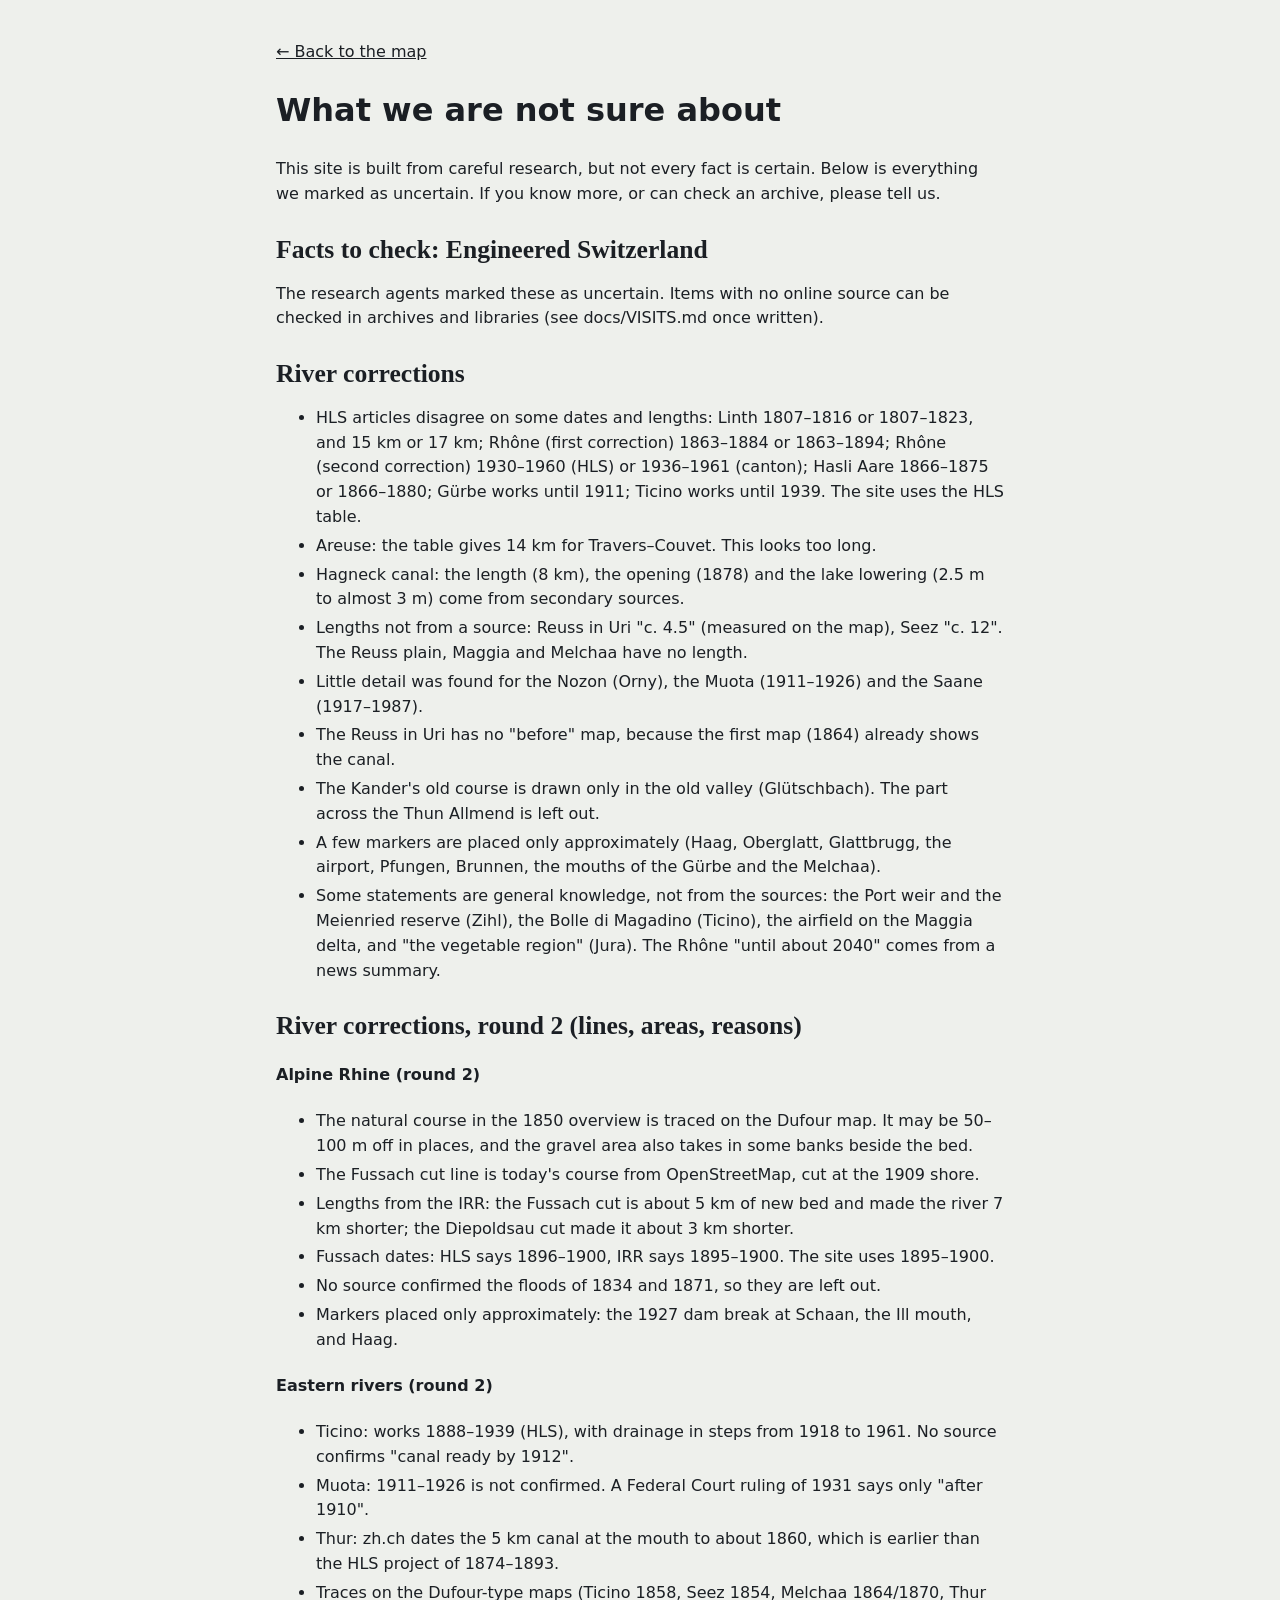
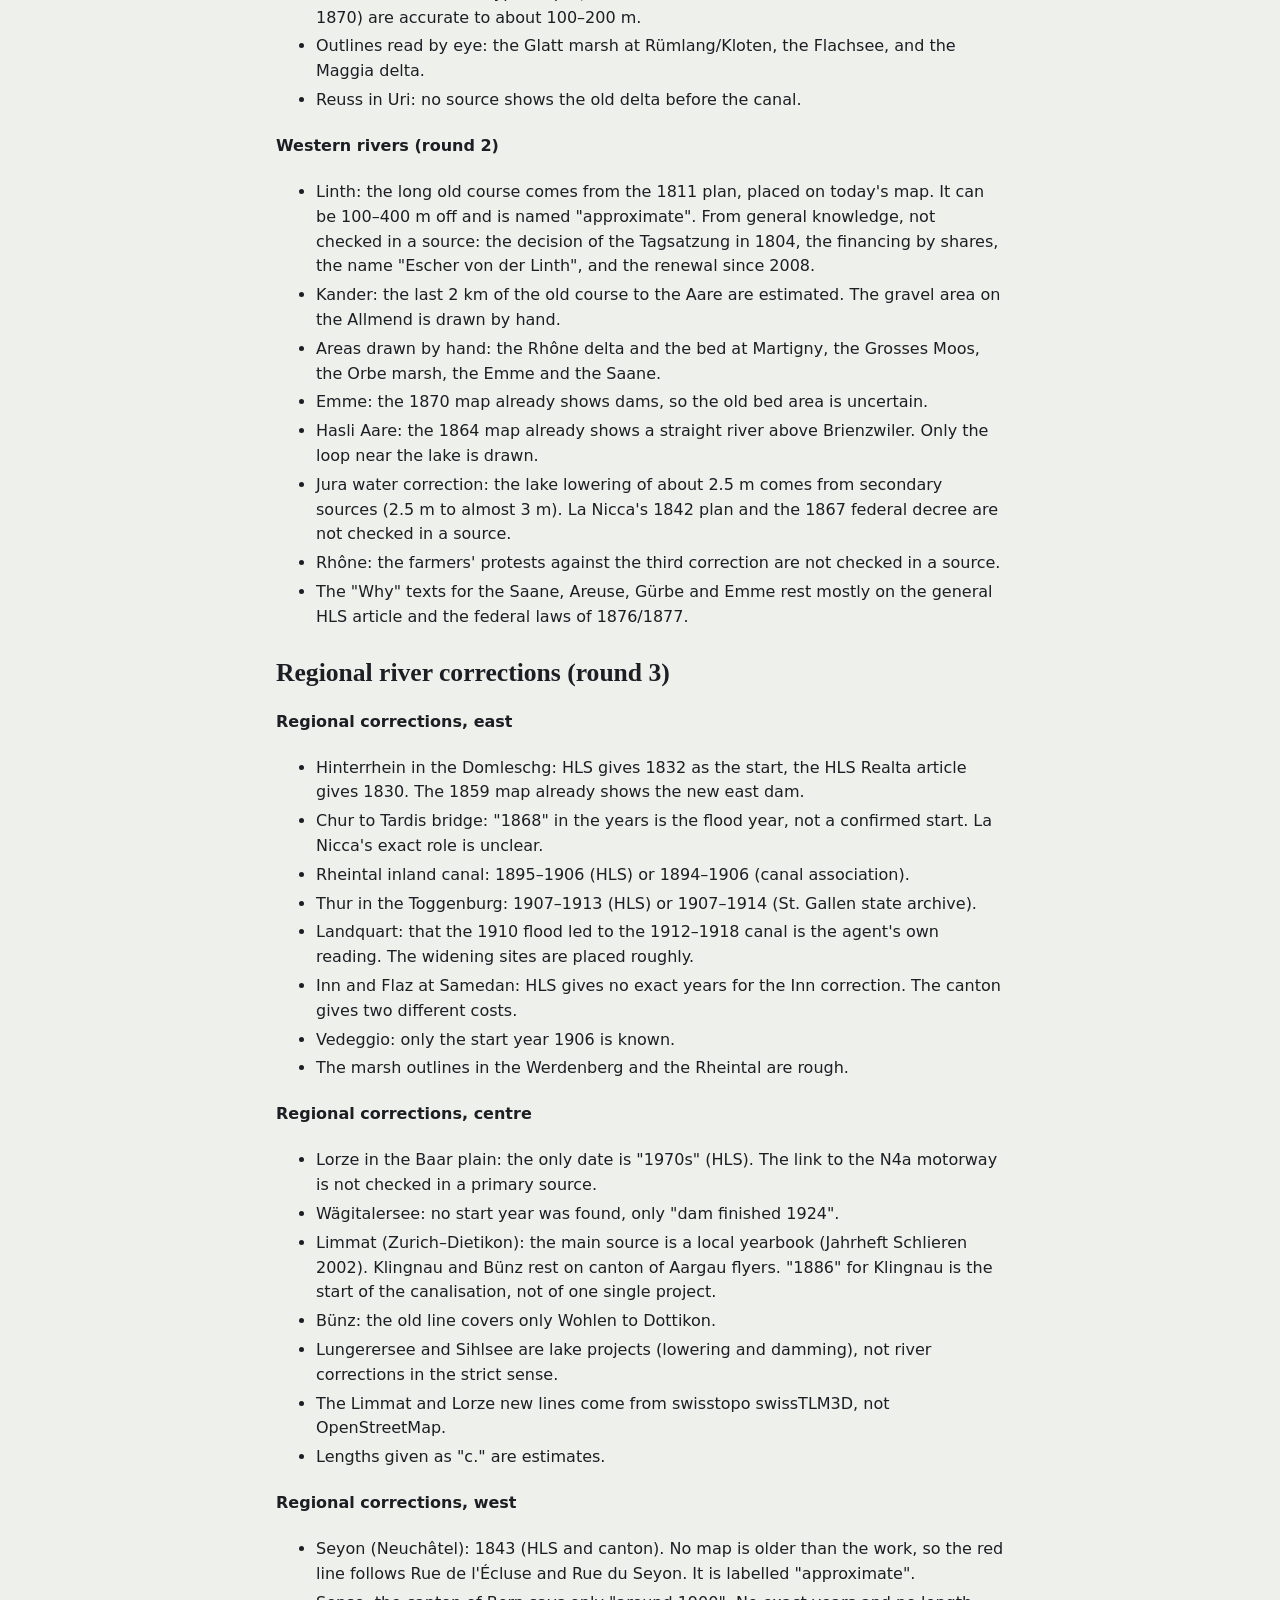
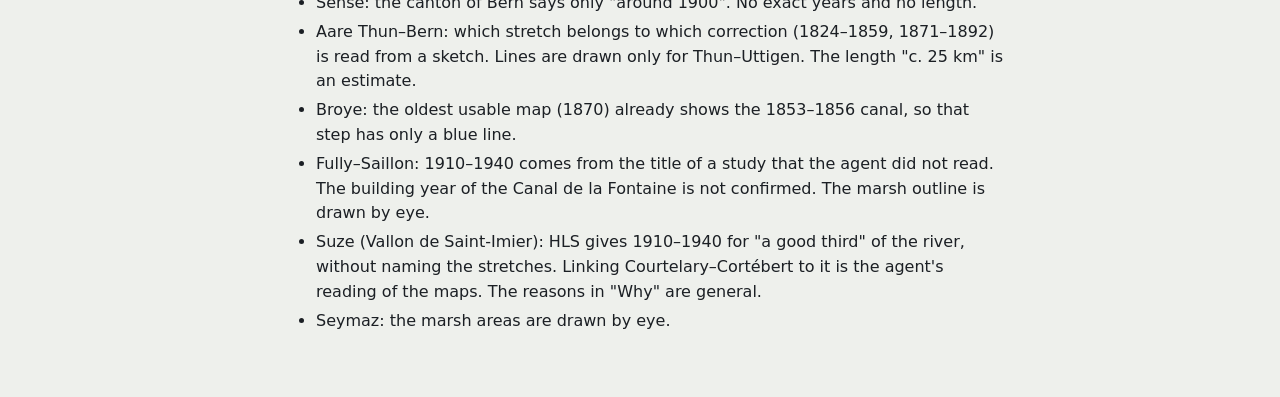
==== uncertain.html @ 63fc2b7e "Engineered Switzerland: the reshaped landscape 48 human changes (41 river corrections, 3 marsh drain" ====
<!doctype html>
<html lang="en">
<head>
<meta charset="utf-8">
<meta name="viewport" content="width=device-width, initial-scale=1">
<title>What we are not sure about · Engineered Switzerland</title>
<link rel="stylesheet" href="styles.css">
<style>.doc{max-width:760px;margin:0 auto;padding:24px 16px 48px}.doc h2{font:700 1.6rem/1.2 Fraunces,Georgia,serif;margin:28px 0 8px}.doc h3{font:700 1.2rem/1.3 Fraunces,Georgia,serif;margin:22px 0 6px}.doc li{margin:4px 0}.doc a{color:inherit}</style>
</head>
<body>
<main class="doc">
<p><a href="index.html">← Back to the map</a></p>
<h1>What we are not sure about</h1>
<p>This site is built from careful research, but not every fact is certain. Below is everything we marked as uncertain. If you know more, or can check an archive, please tell us.</p>
<h2>Facts to check: Engineered Switzerland</h2>
<p>The research agents marked these as uncertain. Items with no online source can be checked in archives and libraries (see docs/VISITS.md once written).</p>
<h2>River corrections</h2>
<ul>
<li>HLS articles disagree on some dates and lengths: Linth 1807–1816 or 1807–1823, and 15 km or 17 km; Rhône (first correction) 1863–1884 or 1863–1894; Rhône (second correction) 1930–1960 (HLS) or 1936–1961 (canton); Hasli Aare 1866–1875 or 1866–1880; Gürbe works until 1911; Ticino works until 1939. The site uses the HLS table.</li>
<li>Areuse: the table gives 14 km for Travers–Couvet. This looks too long.</li>
<li>Hagneck canal: the length (8 km), the opening (1878) and the lake lowering (2.5 m to almost 3 m) come from secondary sources.</li>
<li>Lengths not from a source: Reuss in Uri &quot;c. 4.5&quot; (measured on the map), Seez &quot;c. 12&quot;. The Reuss plain, Maggia and Melchaa have no length.</li>
<li>Little detail was found for the Nozon (Orny), the Muota (1911–1926) and the Saane (1917–1987).</li>
<li>The Reuss in Uri has no &quot;before&quot; map, because the first map (1864) already shows the canal.</li>
<li>The Kander&#x27;s old course is drawn only in the old valley (Glütschbach). The part across the Thun Allmend is left out.</li>
<li>A few markers are placed only approximately (Haag, Oberglatt, Glattbrugg, the airport, Pfungen, Brunnen, the mouths of the Gürbe and the Melchaa).</li>
<li>Some statements are general knowledge, not from the sources: the Port weir and the Meienried reserve (Zihl), the Bolle di Magadino (Ticino), the airfield on the Maggia delta, and &quot;the vegetable region&quot; (Jura). The Rhône &quot;until about 2040&quot; comes from a news summary.</li>
</ul>
<h2>River corrections, round 2 (lines, areas, reasons)</h2>
<h4>Alpine Rhine (round 2)</h4>
<ul>
<li>The natural course in the 1850 overview is traced on the Dufour map. It may be 50–100 m off in places, and the gravel area also takes in some banks beside the bed.</li>
<li>The Fussach cut line is today&#x27;s course from OpenStreetMap, cut at the 1909 shore.</li>
<li>Lengths from the IRR: the Fussach cut is about 5 km of new bed and made the river 7 km shorter; the Diepoldsau cut made it about 3 km shorter.</li>
<li>Fussach dates: HLS says 1896–1900, IRR says 1895–1900. The site uses 1895–1900.</li>
<li>No source confirmed the floods of 1834 and 1871, so they are left out.</li>
<li>Markers placed only approximately: the 1927 dam break at Schaan, the Ill mouth, and Haag.</li>
</ul>
<h4>Eastern rivers (round 2)</h4>
<ul>
<li>Ticino: works 1888–1939 (HLS), with drainage in steps from 1918 to 1961. No source confirms &quot;canal ready by 1912&quot;.</li>
<li>Muota: 1911–1926 is not confirmed. A Federal Court ruling of 1931 says only &quot;after 1910&quot;.</li>
<li>Thur: zh.ch dates the 5 km canal at the mouth to about 1860, which is earlier than the HLS project of 1874–1893.</li>
<li>Traces on the Dufour-type maps (Ticino 1858, Seez 1854, Melchaa 1864/1870, Thur 1870) are accurate to about 100–200 m.</li>
<li>Outlines read by eye: the Glatt marsh at Rümlang/Kloten, the Flachsee, and the Maggia delta.</li>
<li>Reuss in Uri: no source shows the old delta before the canal.</li>
</ul>
<h4>Western rivers (round 2)</h4>
<ul>
<li>Linth: the long old course comes from the 1811 plan, placed on today&#x27;s map. It can be 100–400 m off and is named &quot;approximate&quot;. From general knowledge, not checked in a source: the decision of the Tagsatzung in 1804, the financing by shares, the name &quot;Escher von der Linth&quot;, and the renewal since 2008.</li>
<li>Kander: the last 2 km of the old course to the Aare are estimated. The gravel area on the Allmend is drawn by hand.</li>
<li>Areas drawn by hand: the Rhône delta and the bed at Martigny, the Grosses Moos, the Orbe marsh, the Emme and the Saane.</li>
<li>Emme: the 1870 map already shows dams, so the old bed area is uncertain.</li>
<li>Hasli Aare: the 1864 map already shows a straight river above Brienzwiler. Only the loop near the lake is drawn.</li>
<li>Jura water correction: the lake lowering of about 2.5 m comes from secondary sources (2.5 m to almost 3 m). La Nicca&#x27;s 1842 plan and the 1867 federal decree are not checked in a source.</li>
<li>Rhône: the farmers&#x27; protests against the third correction are not checked in a source.</li>
<li>The &quot;Why&quot; texts for the Saane, Areuse, Gürbe and Emme rest mostly on the general HLS article and the federal laws of 1876/1877.</li>
</ul>
<h2>Regional river corrections (round 3)</h2>
<h4>Regional corrections, east</h4>
<ul>
<li>Hinterrhein in the Domleschg: HLS gives 1832 as the start, the HLS Realta article gives 1830. The 1859 map already shows the new east dam.</li>
<li>Chur to Tardis bridge: &quot;1868&quot; in the years is the flood year, not a confirmed start. La Nicca&#x27;s exact role is unclear.</li>
<li>Rheintal inland canal: 1895–1906 (HLS) or 1894–1906 (canal association).</li>
<li>Thur in the Toggenburg: 1907–1913 (HLS) or 1907–1914 (St. Gallen state archive).</li>
<li>Landquart: that the 1910 flood led to the 1912–1918 canal is the agent&#x27;s own reading. The widening sites are placed roughly.</li>
<li>Inn and Flaz at Samedan: HLS gives no exact years for the Inn correction. The canton gives two different costs.</li>
<li>Vedeggio: only the start year 1906 is known.</li>
<li>The marsh outlines in the Werdenberg and the Rheintal are rough.</li>
</ul>
<h4>Regional corrections, centre</h4>
<ul>
<li>Lorze in the Baar plain: the only date is &quot;1970s&quot; (HLS). The link to the N4a motorway is not checked in a primary source.</li>
<li>Wägitalersee: no start year was found, only &quot;dam finished 1924&quot;.</li>
<li>Limmat (Zurich–Dietikon): the main source is a local yearbook (Jahrheft Schlieren 2002). Klingnau and Bünz rest on canton of Aargau flyers. &quot;1886&quot; for Klingnau is the start of the canalisation, not of one single project.</li>
<li>Bünz: the old line covers only Wohlen to Dottikon.</li>
<li>Lungerersee and Sihlsee are lake projects (lowering and damming), not river corrections in the strict sense.</li>
<li>The Limmat and Lorze new lines come from swisstopo swissTLM3D, not OpenStreetMap.</li>
<li>Lengths given as &quot;c.&quot; are estimates.</li>
</ul>
<h4>Regional corrections, west</h4>
<ul>
<li>Seyon (Neuchâtel): 1843 (HLS and canton). No map is older than the work, so the red line follows Rue de l&#x27;Écluse and Rue du Seyon. It is labelled &quot;approximate&quot;.</li>
<li>Sense: the canton of Bern says only &quot;around 1900&quot;. No exact years and no length.</li>
<li>Aare Thun–Bern: which stretch belongs to which correction (1824–1859, 1871–1892) is read from a sketch. Lines are drawn only for Thun–Uttigen. The length &quot;c. 25 km&quot; is an estimate.</li>
<li>Broye: the oldest usable map (1870) already shows the 1853–1856 canal, so that step has only a blue line.</li>
<li>Fully–Saillon: 1910–1940 comes from the title of a study that the agent did not read. The building year of the Canal de la Fontaine is not confirmed. The marsh outline is drawn by eye.</li>
<li>Suze (Vallon de Saint-Imier): HLS gives 1910–1940 for &quot;a good third&quot; of the river, without naming the stretches. Linking Courtelary–Cortébert to it is the agent&#x27;s reading of the maps. The reasons in &quot;Why&quot; are general.</li>
<li>Seymaz: the marsh areas are drawn by eye.</li>
</ul>
</main>
</body>
</html>
---- styles.css ----
:root {
  --bg: #eef0ec;
  --panel: #fbfbf9;
  --ink: #1b1f24;
  --muted: #5b636c;
  --line: #c9cdc6;
  --empty: #dcdfd8;
  --outside: #e8eae5;
  --border: #ffffff;
  --water: #b9d3e0;
  --accent: #b3261e;
  /* Old confederation in reds, the cantons of 1803 and later in blues. */
  --w1291: #7d1a12;
  --w1353: #b3261e;
  --w1513: #e07052;
  --w1803: #1f5f80;
  --w1815: #4d93b5;
  --w1979: #93c2d6;
  /* Bern mode */
  --bern: #b3261e;
  --shared: #e9a191;
  --oberland: #d49a1c;
  --leman: #3b8a5a;
  --aargau: #1f5f80;
  --former: #b5afa2;
  --jura: #d49a1c;
  --laufen: #1f5f80;
  --moutier: #6a4c9c;
  /* Status before 1798 */
  --k-ally: #3b8a5a;
  --k-one: #d49a1c;
  --k-common: #7a5aa6;
  --k-foreign: #8a97a3;
  --k-old13: #d9a69c;
  --c-core: #b3261e;
  --c-other: #8a97a3;
  /* Earlier rulers: one fixed colour each */
  --lord-habsburg: #c9a227;
  --lord-kyburg: #8c6d46;
  --lord-zahringen: #2f7d6d;
  --lord-lenzburg: #7c9440;
  --lord-savoy: #3a5f9e;
  --lord-bishop: #8e3b62;
  --lord-abbey: #c77fa8;
  --lord-empire: #5f6b76;
  --lord-milan: #c56a2d;
  --lord-noble: #a39a83;
  color-scheme: light;
}
@media (prefers-color-scheme: dark) {
  :root {
    --bg: #14171a;
    --panel: #1c2024;
    --ink: #e9e7e2;
    --muted: #9aa2aa;
    --line: #353b42;
    --empty: #2a2f35;
    --outside: #20252a;
    --border: #14171a;
    --water: #24414f;
    --accent: #f07a64;
    --w1291: #9c2a1f;
    --w1353: #cf3b2e;
    --w1513: #ee8b6f;
    --w1803: #2f78a0;
    --w1815: #5ea7c9;
    --w1979: #a6d0e2;
    --bern: #cf3b2e;
    --shared: #8e4d42;
    --former: #5a564e;
    --k-ally: #4a9e6b;
    --k-common: #8f70bd;
    --k-foreign: #5f6b76;
    --k-old13: #6e3a32;
    --c-core: #cf3b2e;
    --c-other: #5f6b76;
    color-scheme: dark;
  }
}

* { box-sizing: border-box; }
html, body { margin: 0; }
body {
  background: var(--bg);
  color: var(--ink);
  font: 16px/1.55 "IBM Plex Sans", system-ui, sans-serif;
}
button { font: inherit; color: inherit; }
:focus-visible { outline: 3px solid var(--accent); outline-offset: 2px; }

.top {
  display: flex; flex-wrap: wrap; gap: 12px 24px;
  align-items: end; justify-content: space-between;
  padding: 20px 24px 12px;
}
.brand h1 {
  font: 700 clamp(1.6rem, 3vw, 2.3rem)/1.1 "Fraunces", Georgia, serif;
  margin: 0; letter-spacing: -0.01em;
}
.brand p { margin: 4px 0 0; color: var(--muted); }

.modes { display: flex; border: 1px solid var(--line); border-radius: 999px; padding: 3px; background: var(--panel); }
.modes { flex-wrap: wrap; }
.modes button {
  border: 0; background: transparent; padding: 8px 16px; border-radius: 999px;
  cursor: pointer; font-weight: 500; color: var(--muted);
}
.modes button[aria-selected="true"] { background: var(--ink); color: var(--panel); }

.layout {
  display: grid; grid-template-columns: minmax(0, 1fr) 380px;
  gap: 20px; padding: 0 24px 20px; align-items: start;
}
.stage { min-width: 0; }
.map-wrap {
  position: relative; background: var(--panel); border: 1px solid var(--line);
  border-radius: 14px; overflow: hidden;
}
#map { display: block; width: 100%; height: auto; }
.map-note {
  position: absolute; left: 12px; bottom: 10px; right: 12px;
  font-size: 0.8rem; color: var(--muted); pointer-events: none;
}

.territory { stroke: var(--border); stroke-width: 0.8; transition: fill 0.4s; vector-effect: non-scaling-stroke; }
.stripes { stroke: none; pointer-events: none; }
.empty { fill: var(--empty); }
.outline { fill: none; stroke: var(--ink); stroke-width: 0.8; opacity: 0.45; vector-effect: non-scaling-stroke; }
.outside-land { fill: var(--outside); stroke: var(--muted); stroke-width: 0.6; stroke-dasharray: 3 3; opacity: 0.6; vector-effect: non-scaling-stroke; }
.lake { fill: var(--water); stroke: none; }
.focus-line { fill: none; stroke: var(--ink); stroke-width: 1.6; stroke-linejoin: round; vector-effect: non-scaling-stroke; }
.label {
  font: 600 11px "IBM Plex Sans", sans-serif; fill: var(--ink);
  paint-order: stroke; stroke: var(--panel); stroke-width: 3px; stroke-linejoin: round;
  pointer-events: none; text-anchor: middle;
}
.label.off { fill: var(--muted); font-weight: 400; }
.label.minor { font-weight: 500; }

.picker[hidden] { display: none; }
.picker { margin: 0 0 12px; padding-bottom: 10px; border-bottom: 1px solid var(--line); }
.picker-title { margin: 0 0 4px; font-size: 0.85rem; font-weight: 600; color: var(--muted); }
#picker-map { width: 100%; height: auto; display: block; }
.pick { fill: var(--empty); stroke: var(--panel); stroke-width: 0.8; cursor: pointer; transition: fill 0.2s; }
.pick:hover, .pick:focus-visible { fill: var(--k-old13); outline: none; }
.pick.on { fill: var(--c-core); }
.pick-label { font: 600 8px "IBM Plex Sans", sans-serif; fill: var(--ink); pointer-events: none; text-anchor: middle; }
.pick-label.on { fill: #fff; }
.notes { margin-top: 14px; padding-top: 10px; border-top: 1px solid var(--line); font-size: 0.82rem; color: var(--muted); }
.notes summary { cursor: pointer; font-weight: 600; }
.summary { margin: 0 0 12px; padding-bottom: 12px; border-bottom: 1px solid var(--line); color: var(--muted); font-size: 0.92rem; }
.today-line { fill: none; stroke: var(--ink); stroke-width: 1.2; stroke-dasharray: 4 3; vector-effect: non-scaling-stroke; }
.river-wrap { position: relative; }
.river-map { height: min(68vh, 640px); border: 1px solid var(--line); border-radius: 14px; overflow: hidden; background: var(--panel); }
.fade {
  position: absolute; z-index: 500; left: 12px; bottom: 26px; display: flex; align-items: center; gap: 8px;
  background: var(--panel); border: 1px solid var(--line); border-radius: 999px; padding: 6px 14px; font-size: 0.85rem; font-weight: 600;
}
.fade[hidden] { display: none; }
.fade button { border: 0; background: none; font: inherit; font-weight: 600; cursor: pointer; padding: 0; color: var(--ink); }
.fade button[aria-pressed="true"] { color: #1f6fd1; }
.fade input[hidden] { display: none; }
.river-tip { font: 600 12px "IBM Plex Sans", sans-serif; }
.why { margin: 4px 0 14px; padding: 10px 12px; background: var(--bg); border-left: 3px solid #1f6fd1; border-radius: 6px; }
.why[hidden] { display: none; }
.why summary { cursor: pointer; font-weight: 600; }
.why p { margin: 8px 0 0; font-size: 0.92rem; }
.gantt { margin: 4px 0 14px; }
.gantt[hidden] { display: none; }
.gantt figcaption { font-size: 0.85rem; color: var(--muted); margin-bottom: 4px; }
.gantt svg { width: 100%; height: auto; display: block; }
.gantt .gx { font: 500 9px "IBM Plex Sans", sans-serif; fill: var(--muted); text-anchor: middle; }
.gantt .gl { stroke: var(--line); stroke-width: 0.6; }
.gantt .gname { font: 500 9.5px "IBM Plex Sans", sans-serif; fill: var(--ink); text-anchor: end; }
.gantt .row { cursor: pointer; outline: none; }
.gantt .row .hit { fill: transparent; }
.gantt .row:hover .hit, .gantt .row:focus-visible .hit { fill: var(--bg); }
.gantt .row.off { opacity: 0.35; }
.gantt .now { stroke: var(--ink); stroke-width: 1.2; stroke-dasharray: 3 2; }
.river-image { margin: 4px 0 14px; }
.river-image[hidden] { display: none; }
.river-image img { width: 100%; height: auto; display: block; border-radius: 8px; border: 1px solid var(--line); }
.river-image figcaption { font-size: 0.8rem; color: var(--muted); margin-top: 6px; }
.river-image figcaption a { color: inherit; }
.river-pick { margin: 0 0 12px; padding-bottom: 12px; border-bottom: 1px solid var(--line); }
.river-pick[hidden] { display: none; }
.chips { display: flex; flex-wrap: wrap; gap: 6px; max-height: 7.6rem; overflow-y: auto; padding: 2px; }
.chips button {
  border: 1px solid var(--line); background: var(--bg); border-radius: 999px; padding: 4px 10px;
  font-size: 0.85rem; cursor: pointer;
}
.chip-head { flex-basis: 100%; font-size: 0.75rem; font-weight: 600; color: var(--muted); text-transform: uppercase; letter-spacing: 0.04em; margin-top: 4px; }
.gantt .gname.regional { fill: var(--muted); }
.chips button[aria-pressed="true"] { background: var(--ink); color: var(--panel); border-color: var(--ink); }
.timeline {
  display: flex; align-items: center; gap: 6px; margin-top: 12px;
}
.step {
  flex: none; width: 38px; height: 38px; border-radius: 50%;
  border: 1px solid var(--line); background: var(--panel); cursor: pointer; font-size: 1.2rem; line-height: 1;
}
.step.play { font-size: 0.85rem; }
.ticks {
  flex: 1; display: flex; gap: 4px; list-style: none; margin: 0; padding: 0;
  overflow-x: auto; scrollbar-width: thin;
}
.ticks li { flex: 1 0 auto; }
.ticks button {
  width: 100%; border: 1px solid transparent; background: transparent; border-radius: 8px;
  padding: 6px 6px; cursor: pointer; font-variant-numeric: tabular-nums; font-size: 0.85rem; color: var(--muted);
  border-bottom: 3px solid var(--line);
}
.ticks button[aria-current="true"] { color: var(--ink); font-weight: 600; border-bottom-color: var(--accent); background: var(--panel); }

.panel {
  background: var(--panel); border: 1px solid var(--line); border-radius: 14px;
  padding: 22px 22px 18px; position: sticky; top: 16px;
}
.year {
  margin: 0; font: 700 3.2rem/1 "Fraunces", Georgia, serif; color: var(--accent);
  font-variant-numeric: tabular-nums;
}
.year.long { font-size: 2.2rem; }
.panel h2 { font: 700 1.35rem/1.25 "Fraunces", Georgia, serif; margin: 8px 0 10px; }
.text p { margin: 0 0 10px; }
.stat { margin: 6px 0 12px; font-weight: 600; }
.stat span { color: var(--muted); font-weight: 400; }
.legend { list-style: none; margin: 0; padding: 12px 0 0; border-top: 1px solid var(--line); display: grid; gap: 6px; font-size: 0.88rem; }
.legend li { display: flex; gap: 8px; align-items: flex-start; }
.swatch { flex: none; width: 14px; height: 14px; border-radius: 3px; margin-top: 3px; }
.chart { margin: 16px 0 0; padding-top: 12px; border-top: 1px solid var(--line); }
.chart figcaption { font-size: 0.85rem; color: var(--muted); margin-bottom: 6px; }
#chart-svg { width: 100%; height: auto; display: block; }
.bar { fill: var(--former); }
.bar.on { fill: var(--bern); }
.bar-label { font: 500 10px "IBM Plex Sans", sans-serif; fill: var(--muted); text-anchor: middle; }
.bar-value { font: 600 10px "IBM Plex Sans", sans-serif; fill: var(--ink); text-anchor: middle; }

.foot { padding: 4px 24px 32px; color: var(--muted); font-size: 0.85rem; max-width: 900px; }
.foot a { color: inherit; }

@media (max-width: 900px) {
  .top { padding: 16px 16px 10px; }
  .layout { grid-template-columns: minmax(0, 1fr); padding: 0 16px 16px; }
  .panel { position: static; }
  .foot { padding: 4px 16px 24px; }
  .modes { width: 100%; }
  .modes button { flex: 1; padding: 8px 8px; font-size: 0.9rem; }
  .year { font-size: 2.6rem; }
  .map-note { position: static; padding: 0 12px 10px; }
}
.legend[hidden] { display: none; }

/* Engineered Switzerland: own accent, links to the other site, Gained / Lost box */
:root { --accent: #11706b; }
@media (prefers-color-scheme: dark) { :root { --accent: #4fb3ac; } }
.links a { color: var(--muted); font-size: 0.9rem; }
.links a:hover { color: var(--ink); }
.gainlost { display: grid; grid-template-columns: 1fr 1fr; gap: 10px; margin: 4px 0 14px; }
.gainlost[hidden] { display: none; }
.gainlost h3 { margin: 0 0 4px; font-size: 0.85rem; text-transform: uppercase; letter-spacing: 0.04em; }
.gainlost div:first-child h3 { color: #1f6fd1; }
.gainlost div:last-child h3 { color: #c8281e; }
.gainlost ul { margin: 0; padding-left: 1.1em; font-size: 0.9rem; }
.river-pick { margin-top: 0; }
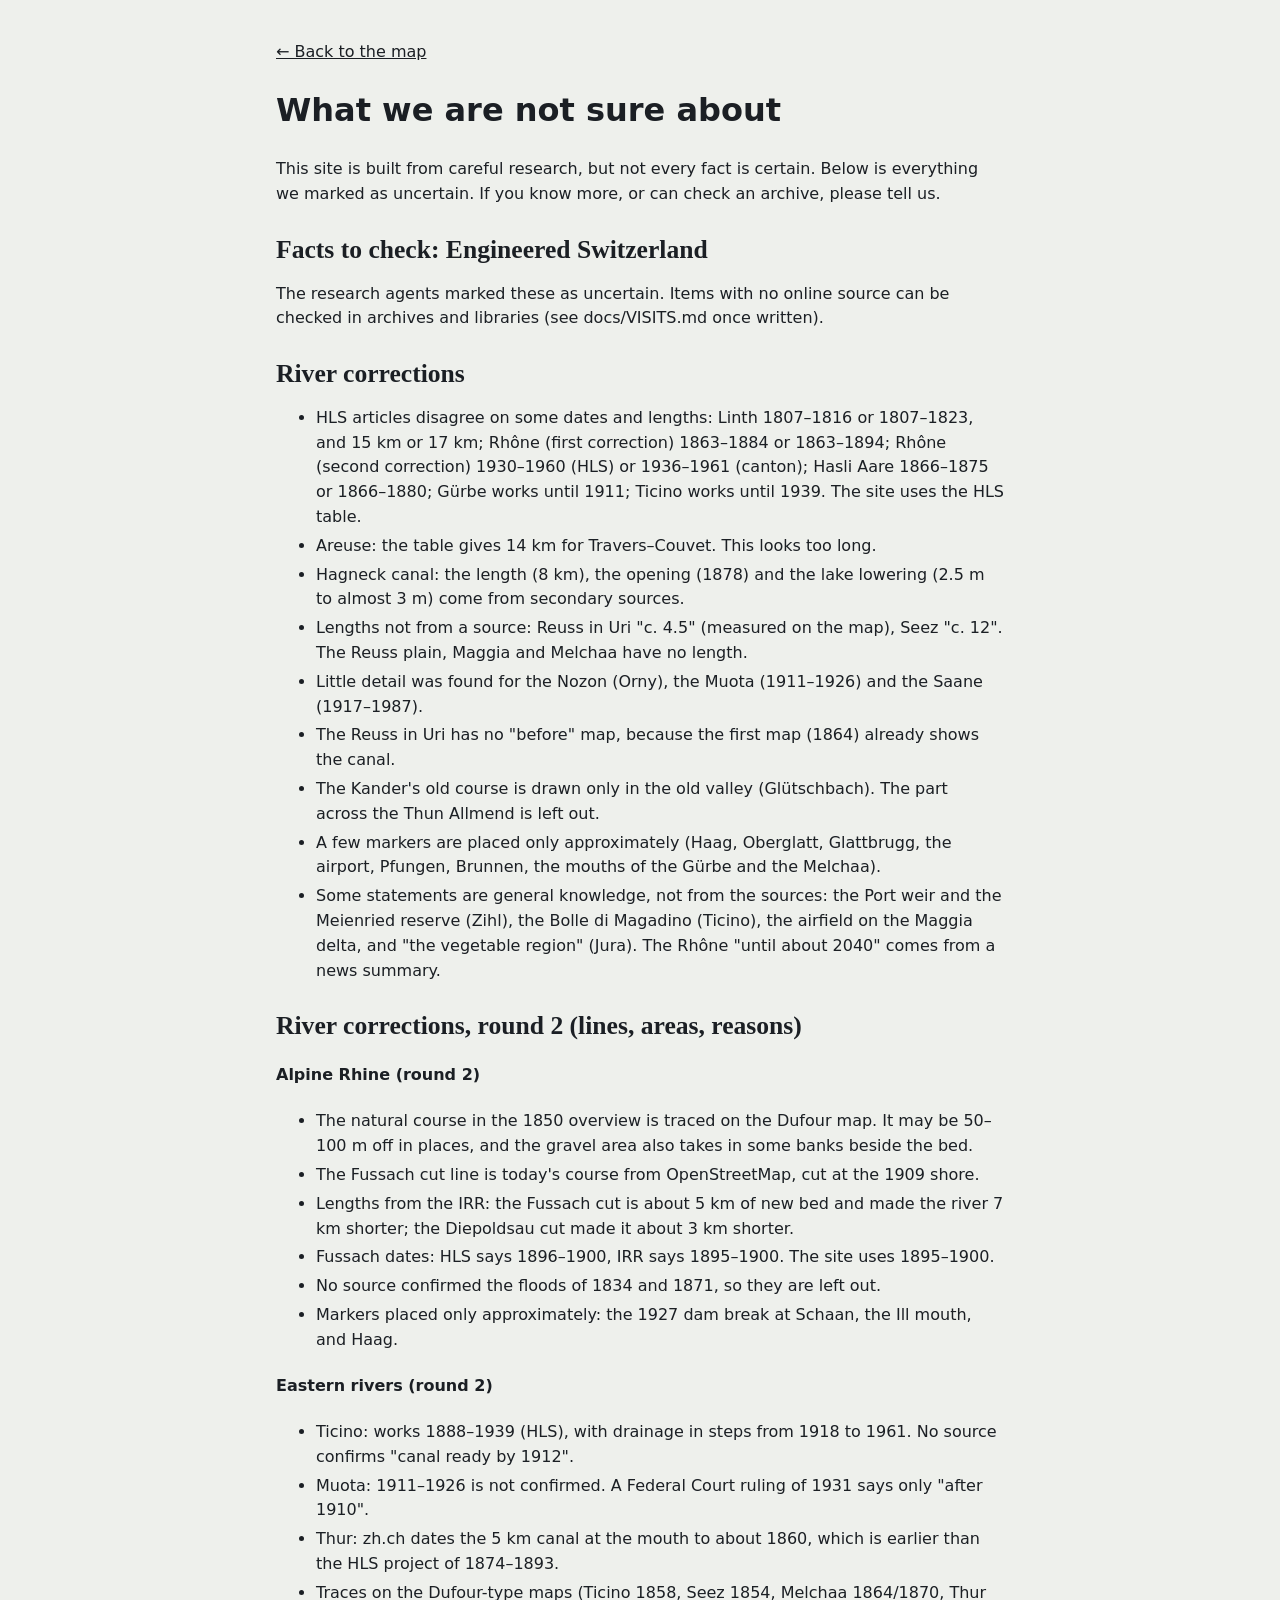
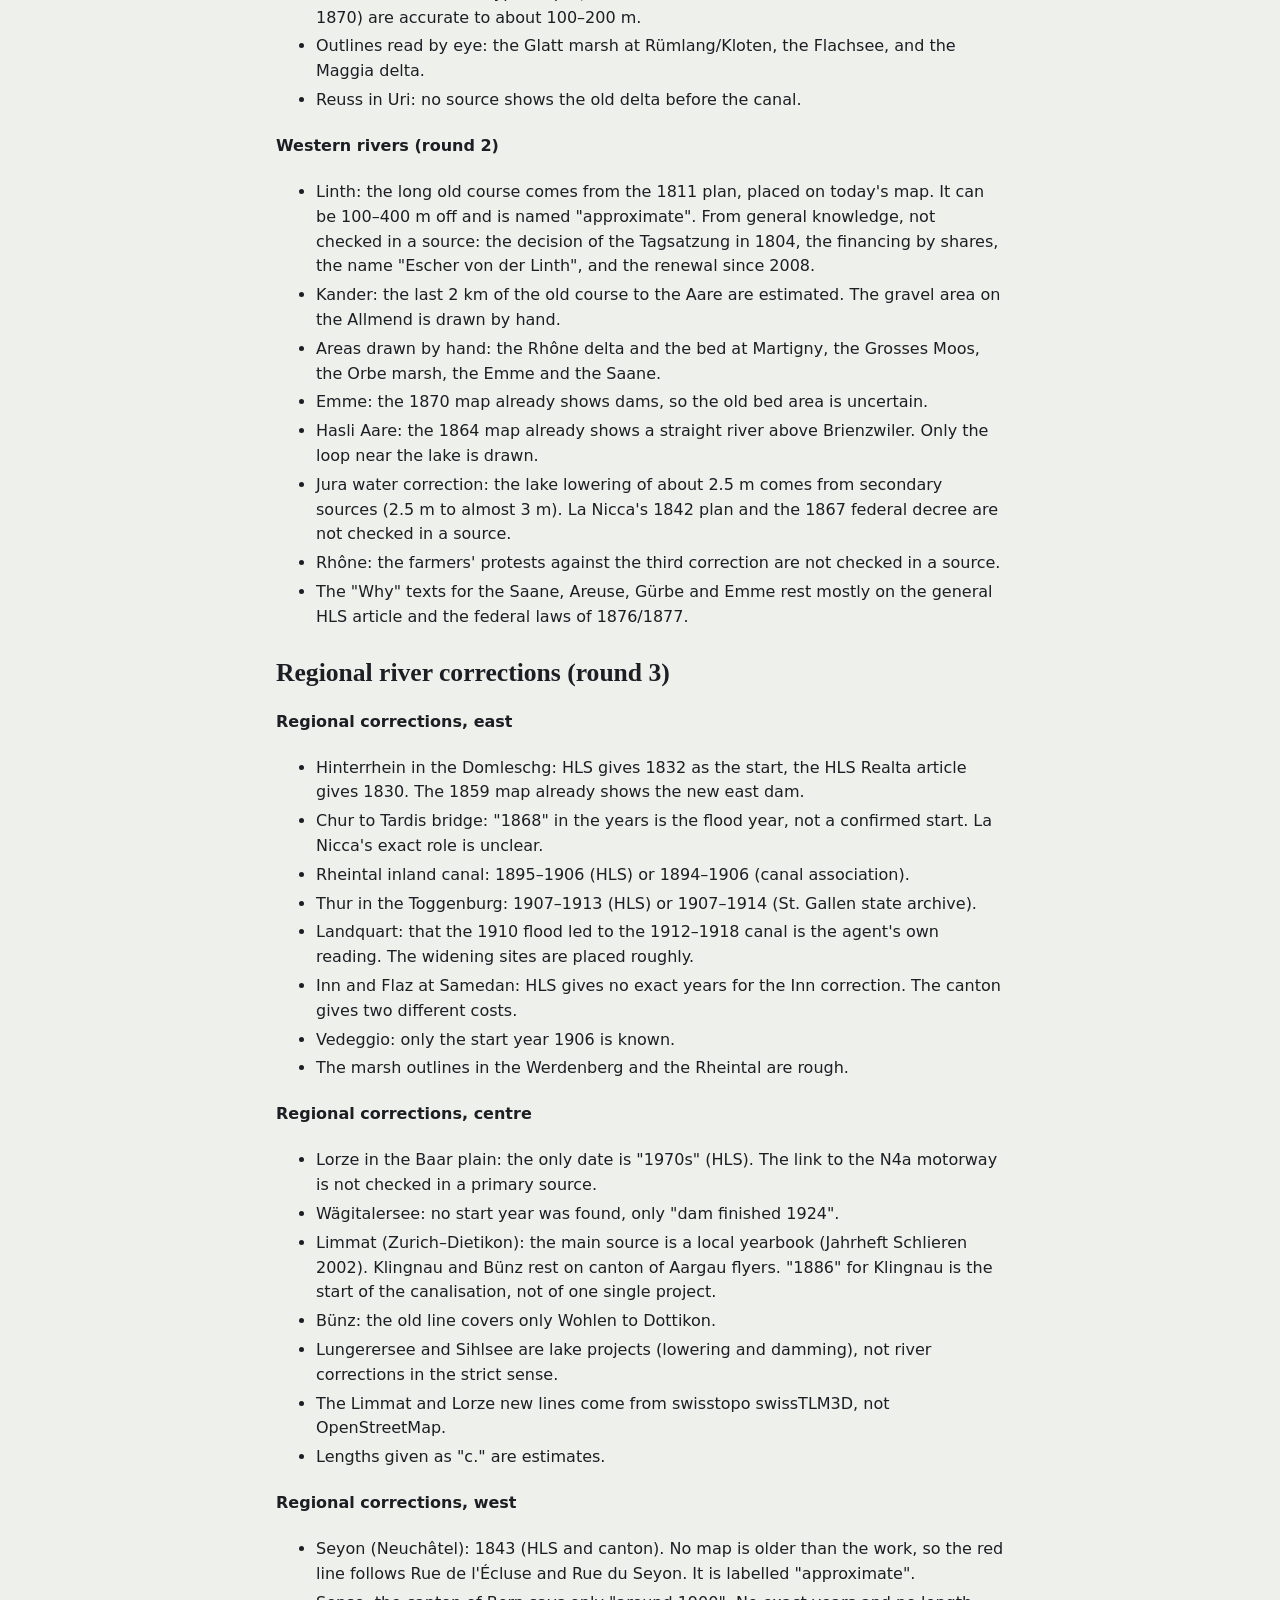
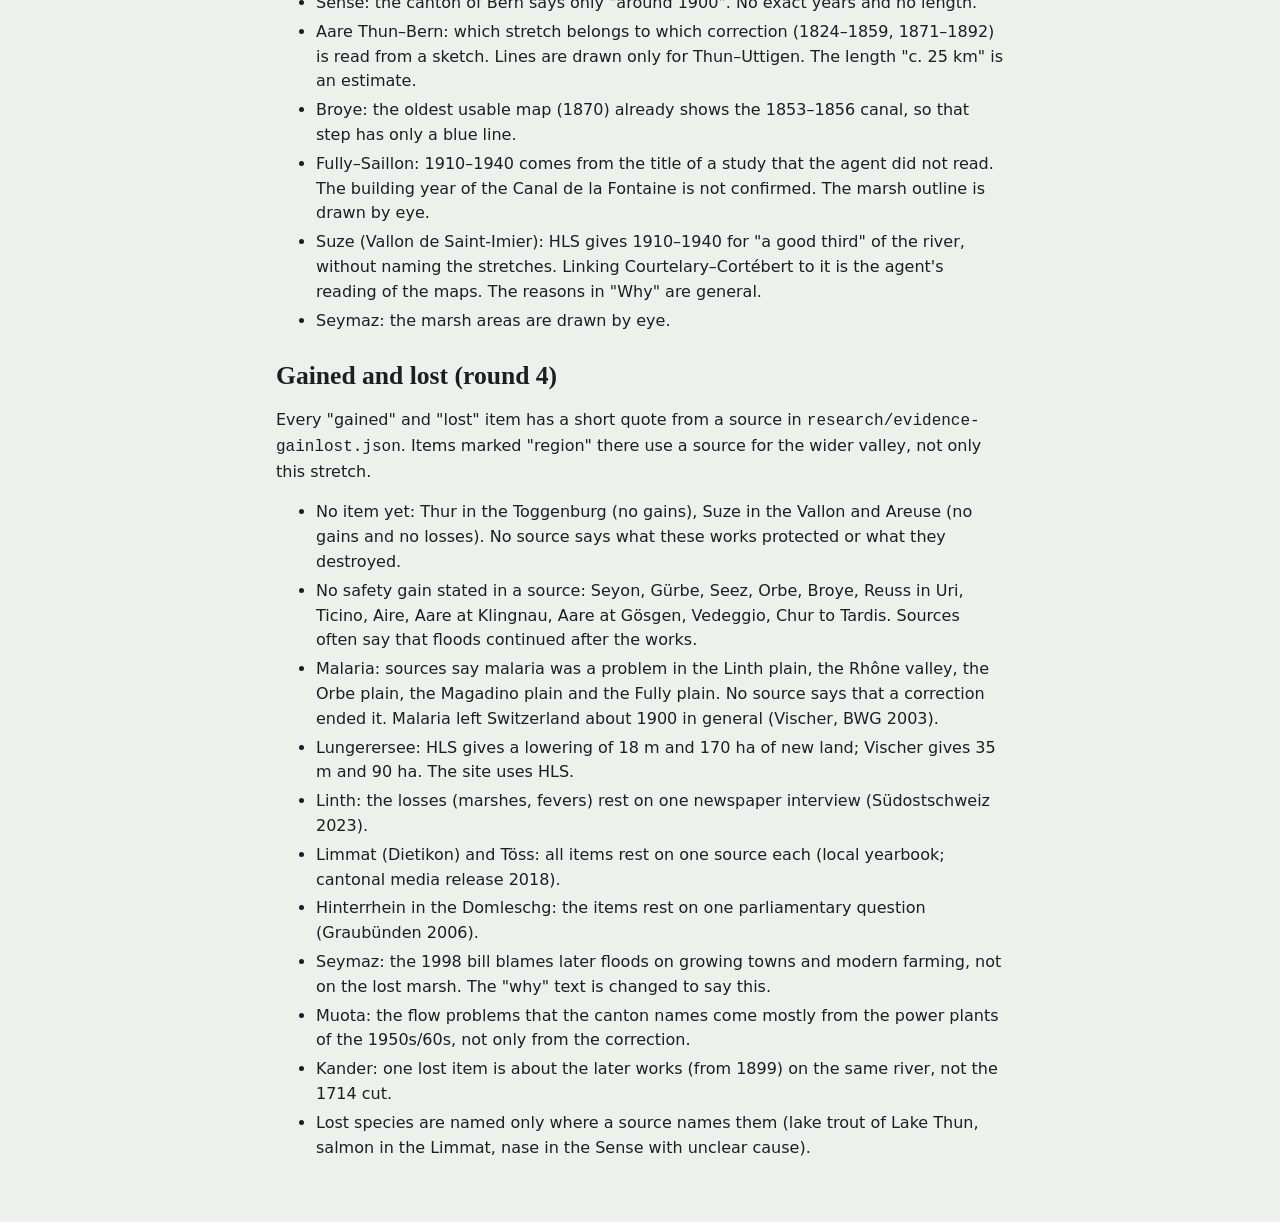
==== commit f125113d: "Gained and lost for all 48 changes, each with a source quote - research/changes-rivers.json: 94 gain" ====
--- a/uncertain.html
+++ b/uncertain.html
@@ -88,6 +88,21 @@
 <li>Suze (Vallon de Saint-Imier): HLS gives 1910–1940 for &quot;a good third&quot; of the river, without naming the stretches. Linking Courtelary–Cortébert to it is the agent&#x27;s reading of the maps. The reasons in &quot;Why&quot; are general.</li>
 <li>Seymaz: the marsh areas are drawn by eye.</li>
 </ul>
+<h2>Gained and lost (round 4)</h2>
+<p>Every &quot;gained&quot; and &quot;lost&quot; item has a short quote from a source in <code>research/evidence-gainlost.json</code>. Items marked &quot;region&quot; there use a source for the wider valley, not only this stretch.</p>
+<ul>
+<li>No item yet: Thur in the Toggenburg (no gains), Suze in the Vallon and Areuse (no gains and no losses). No source says what these works protected or what they destroyed.</li>
+<li>No safety gain stated in a source: Seyon, Gürbe, Seez, Orbe, Broye, Reuss in Uri, Ticino, Aire, Aare at Klingnau, Aare at Gösgen, Vedeggio, Chur to Tardis. Sources often say that floods continued after the works.</li>
+<li>Malaria: sources say malaria was a problem in the Linth plain, the Rhône valley, the Orbe plain, the Magadino plain and the Fully plain. No source says that a correction ended it. Malaria left Switzerland about 1900 in general (Vischer, BWG 2003).</li>
+<li>Lungerersee: HLS gives a lowering of 18 m and 170 ha of new land; Vischer gives 35 m and 90 ha. The site uses HLS.</li>
+<li>Linth: the losses (marshes, fevers) rest on one newspaper interview (Südostschweiz 2023).</li>
+<li>Limmat (Dietikon) and Töss: all items rest on one source each (local yearbook; cantonal media release 2018).</li>
+<li>Hinterrhein in the Domleschg: the items rest on one parliamentary question (Graubünden 2006).</li>
+<li>Seymaz: the 1998 bill blames later floods on growing towns and modern farming, not on the lost marsh. The &quot;why&quot; text is changed to say this.</li>
+<li>Muota: the flow problems that the canton names come mostly from the power plants of the 1950s/60s, not only from the correction.</li>
+<li>Kander: one lost item is about the later works (from 1899) on the same river, not the 1714 cut.</li>
+<li>Lost species are named only where a source names them (lake trout of Lake Thun, salmon in the Limmat, nase in the Sense with unclear cause).</li>
+</ul>
 </main>
 </body>
 </html>
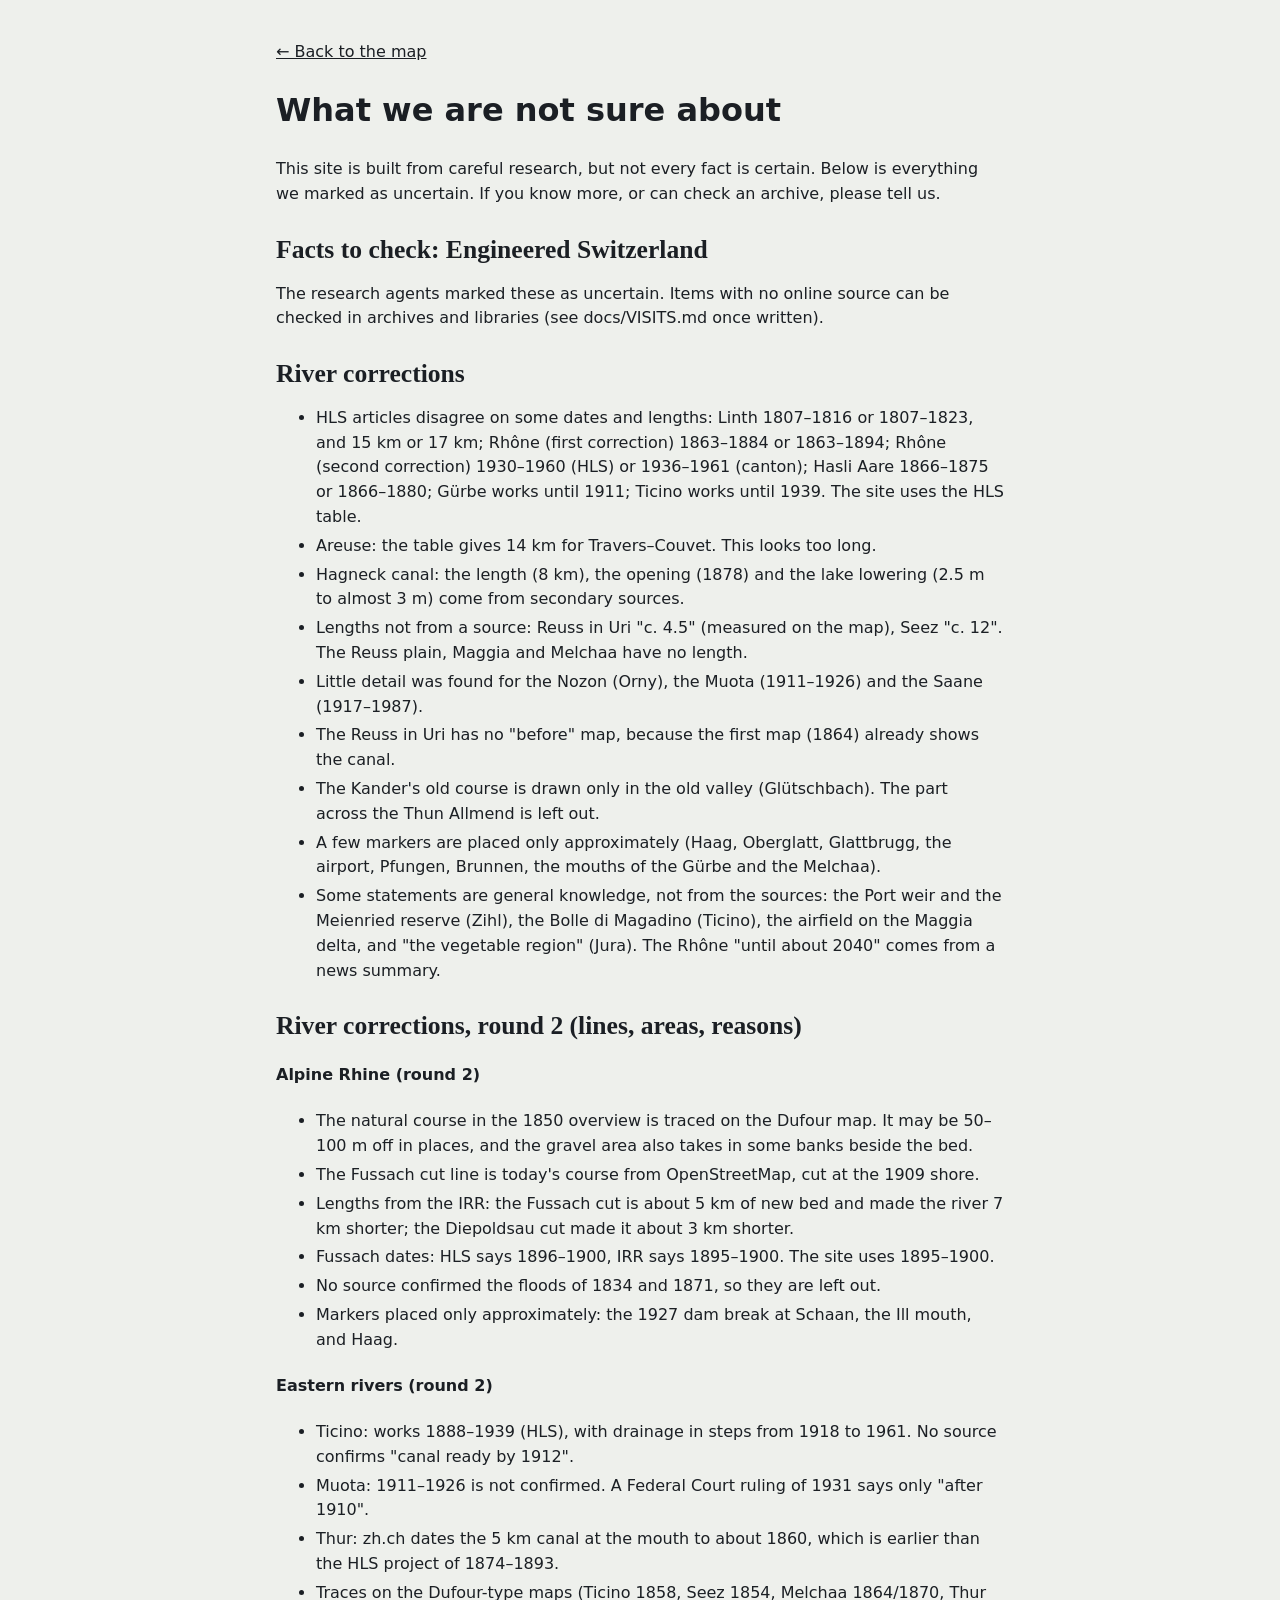
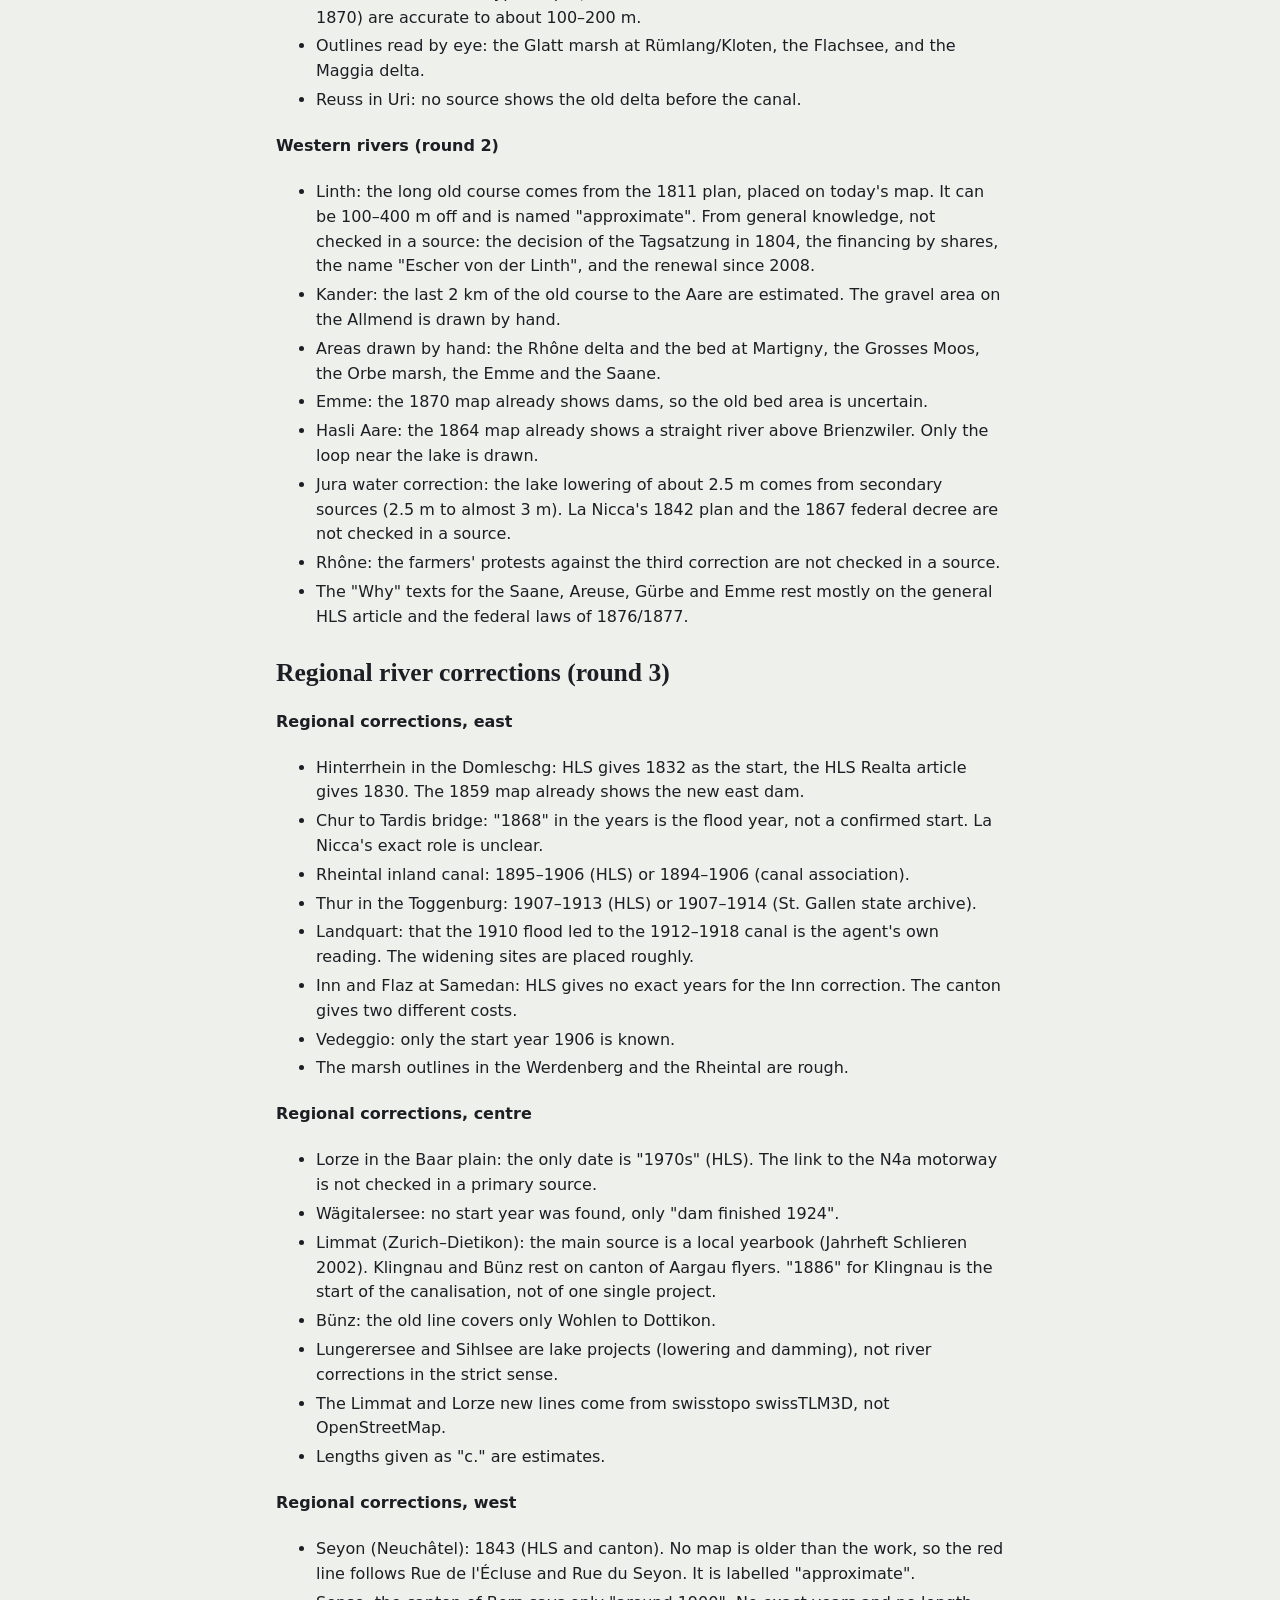
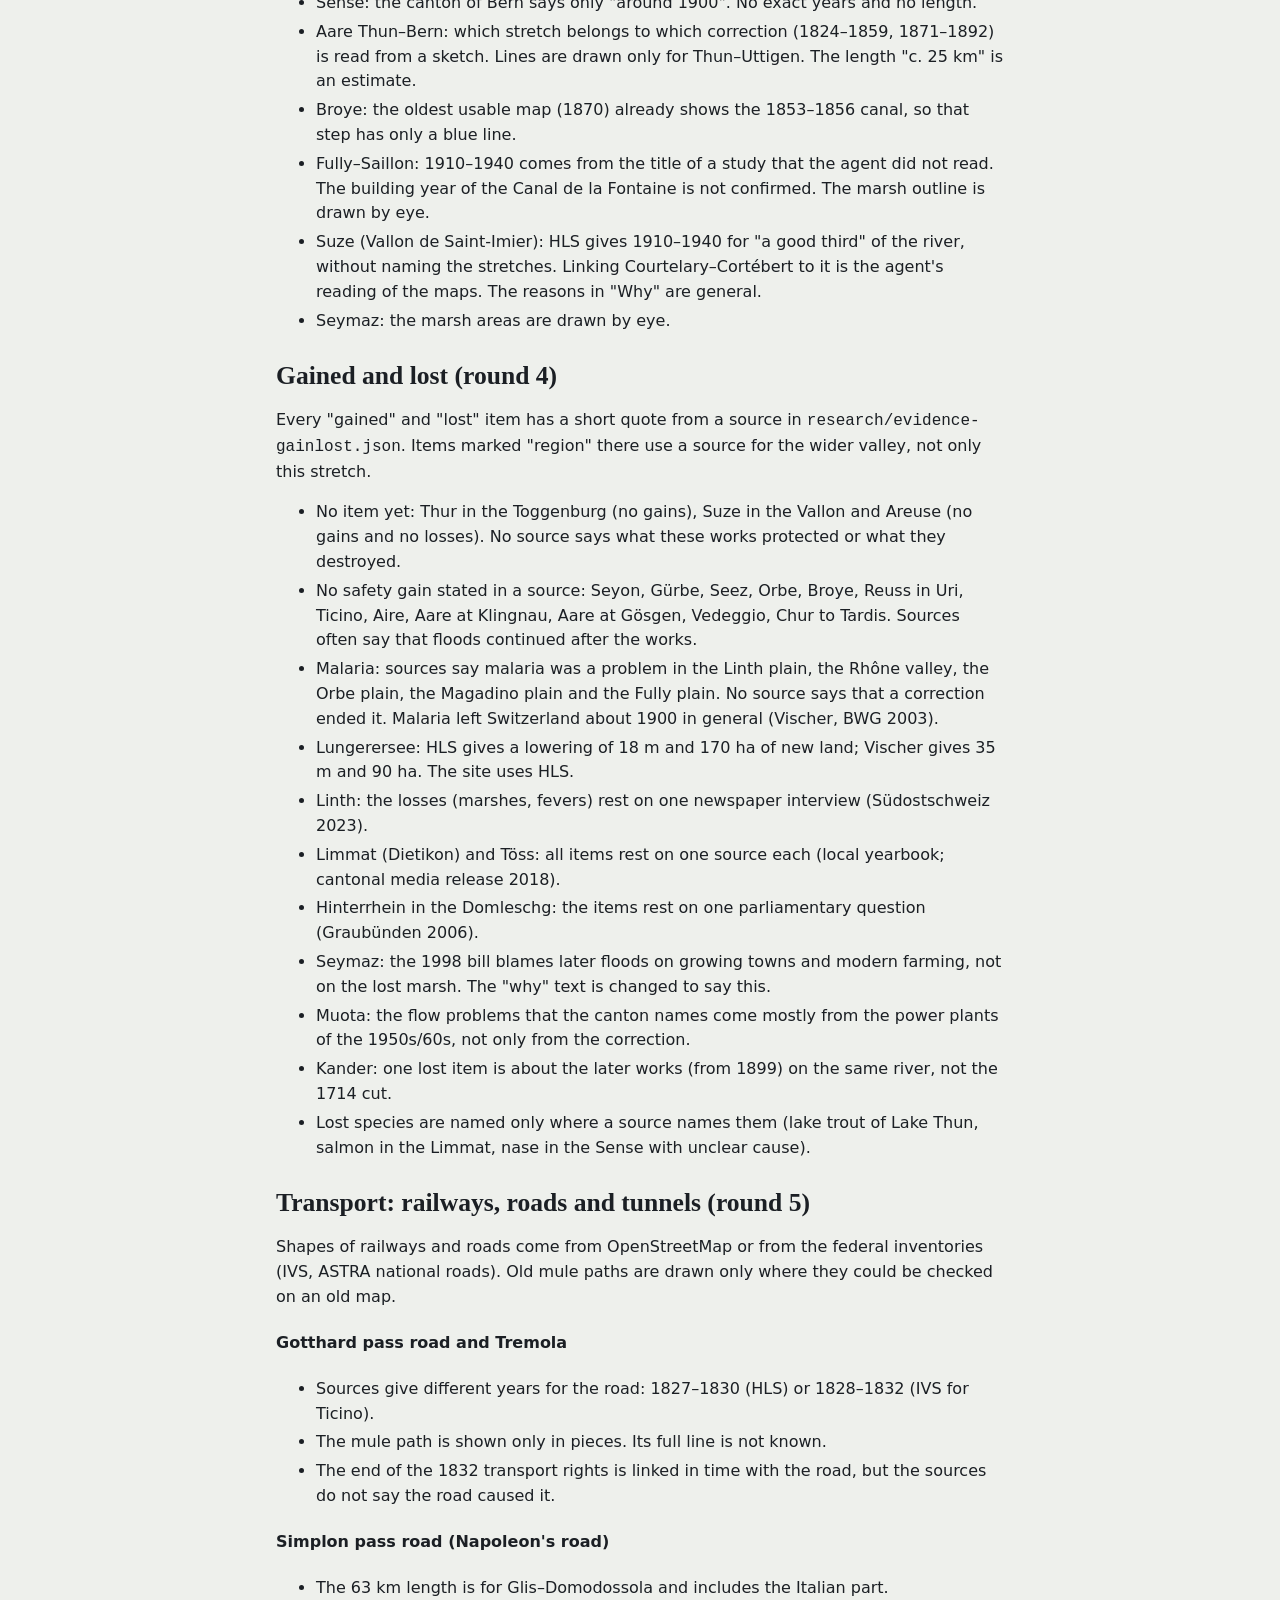
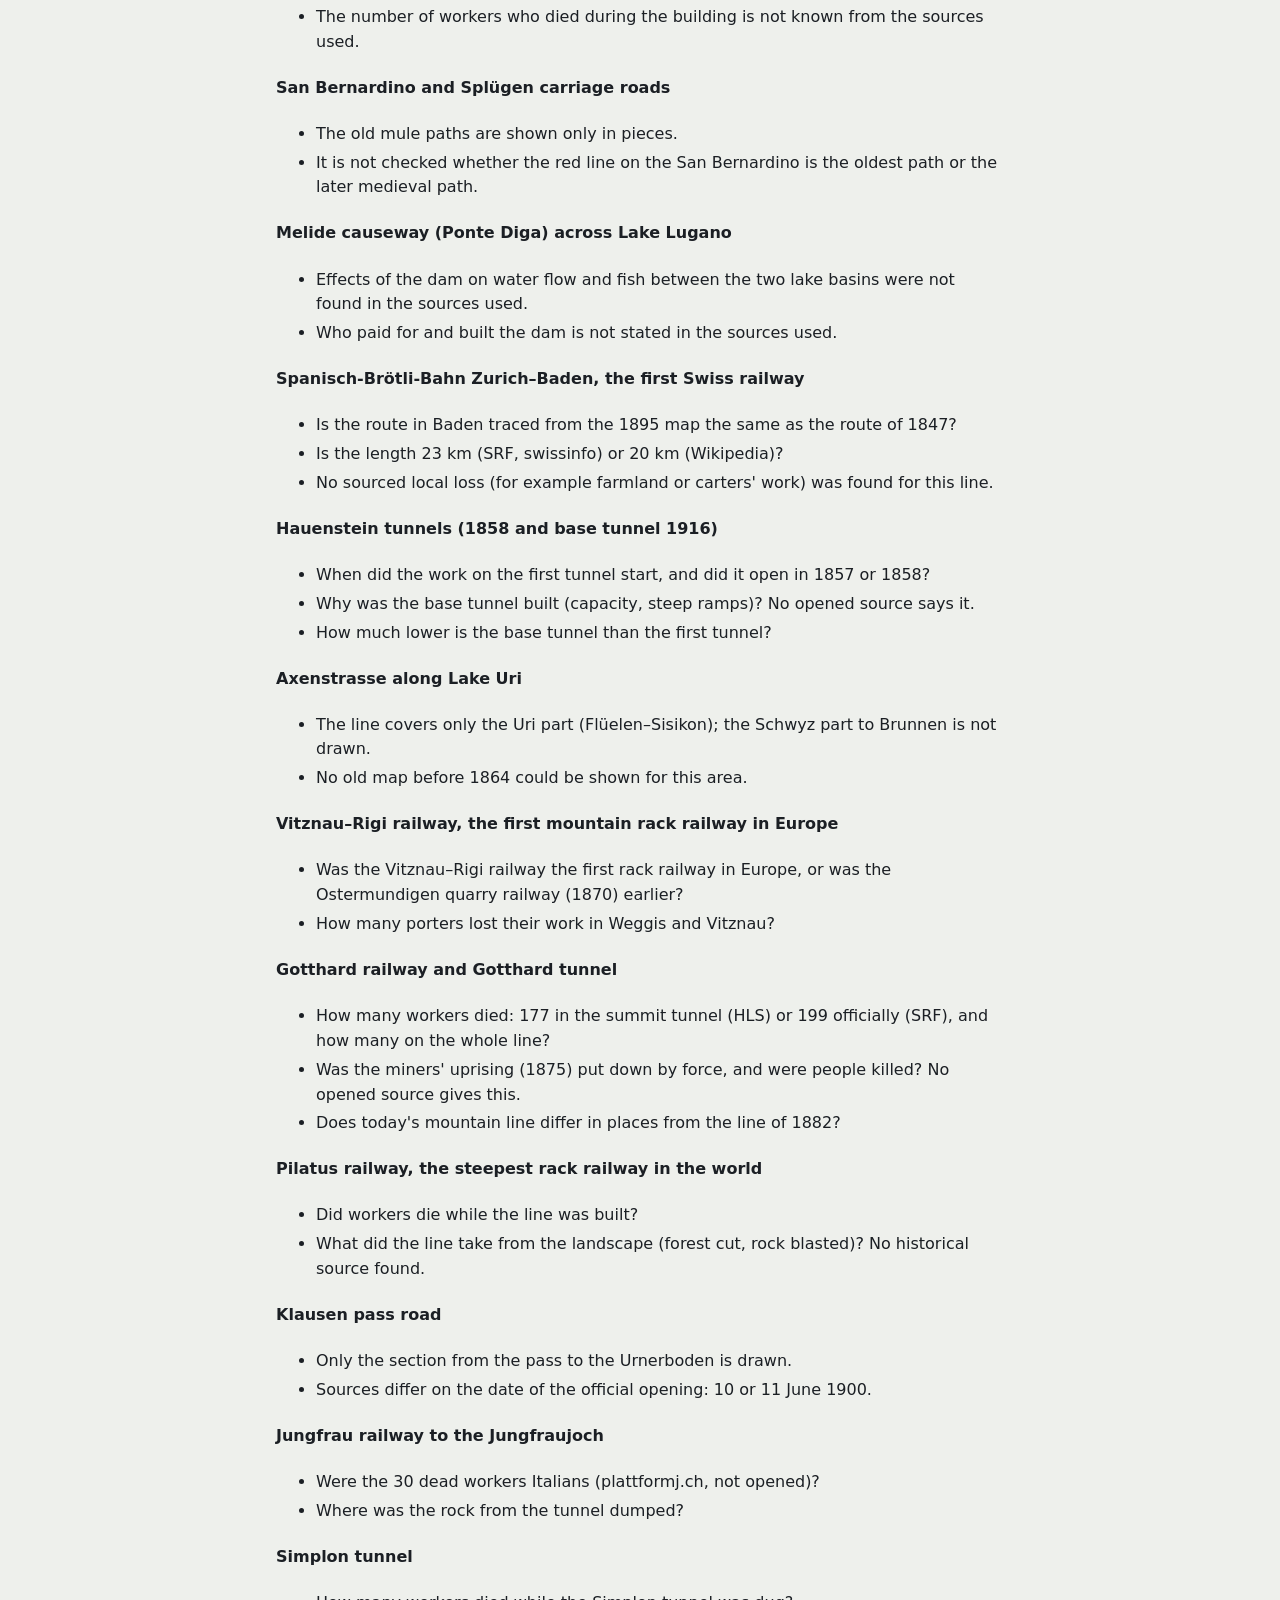
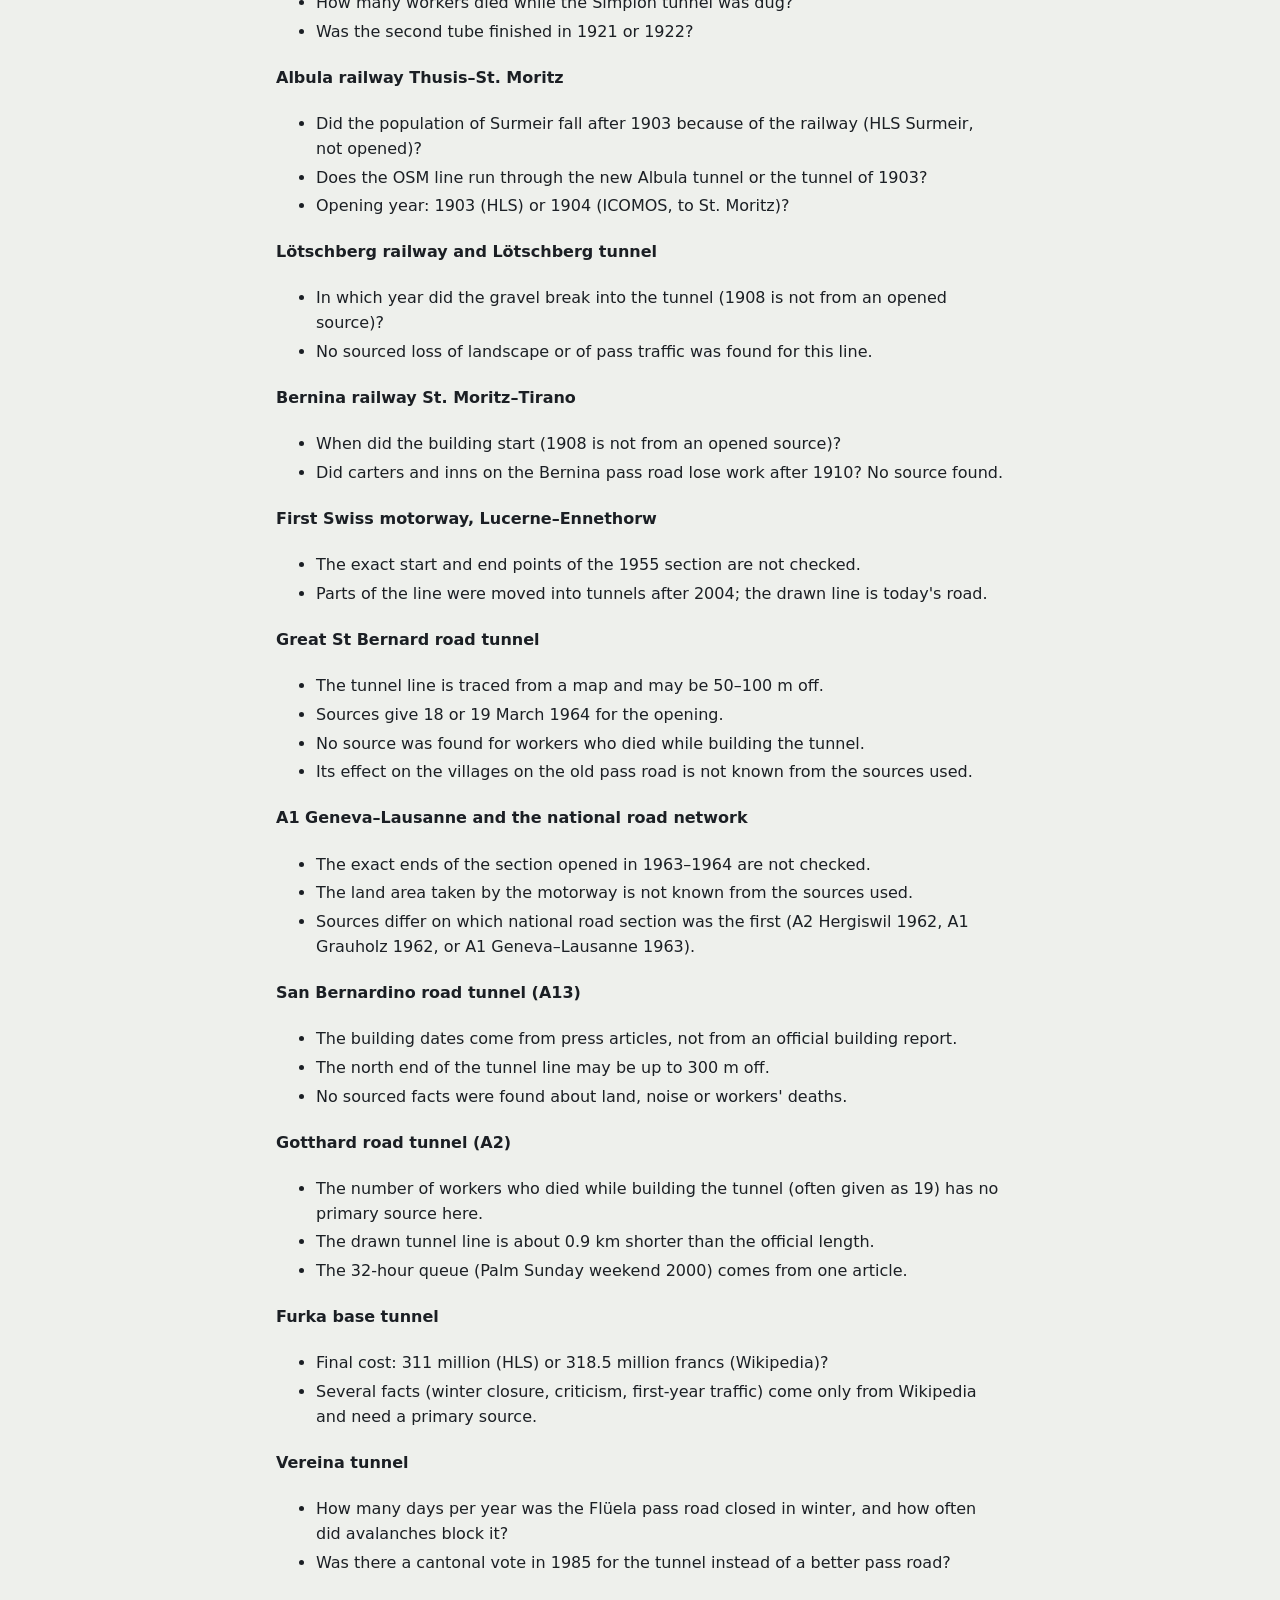
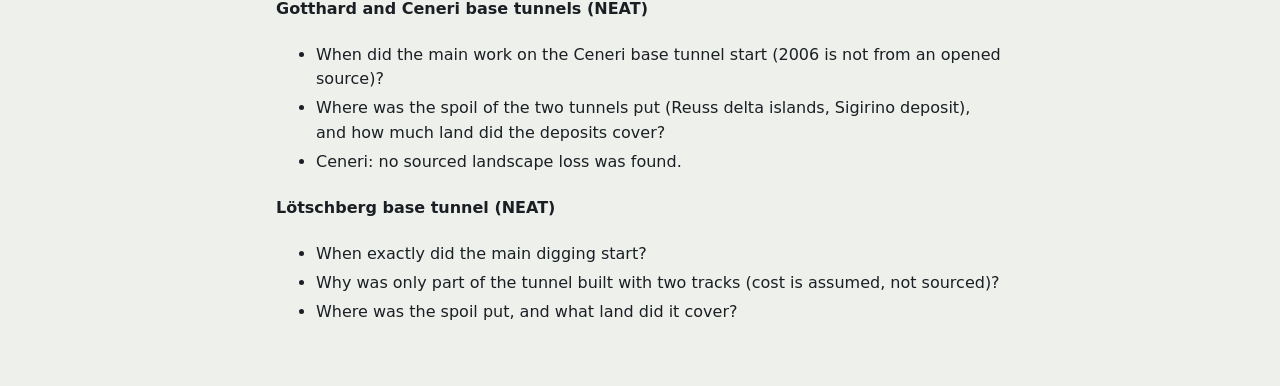
==== commit 3dd096de: "Phase 4 transport, first round: 25 railways, roads and tunnels - research/changes-transport.json: 14" ====
--- a/uncertain.html
+++ b/uncertain.html
@@ -103,6 +103,145 @@
 <li>Kander: one lost item is about the later works (from 1899) on the same river, not the 1714 cut.</li>
 <li>Lost species are named only where a source names them (lake trout of Lake Thun, salmon in the Limmat, nase in the Sense with unclear cause).</li>
 </ul>
+<h2>Transport: railways, roads and tunnels (round 5)</h2>
+<p>Shapes of railways and roads come from OpenStreetMap or from the federal inventories (IVS, ASTRA national roads). Old mule paths are drawn only where they could be checked on an old map.</p>
+<h4>Gotthard pass road and Tremola</h4>
+<ul>
+<li>Sources give different years for the road: 1827–1830 (HLS) or 1828–1832 (IVS for Ticino).</li>
+<li>The mule path is shown only in pieces. Its full line is not known.</li>
+<li>The end of the 1832 transport rights is linked in time with the road, but the sources do not say the road caused it.</li>
+</ul>
+<h4>Simplon pass road (Napoleon&#x27;s road)</h4>
+<ul>
+<li>The 63 km length is for Glis–Domodossola and includes the Italian part.</li>
+<li>The number of workers who died during the building is not known from the sources used.</li>
+</ul>
+<h4>San Bernardino and Splügen carriage roads</h4>
+<ul>
+<li>The old mule paths are shown only in pieces.</li>
+<li>It is not checked whether the red line on the San Bernardino is the oldest path or the later medieval path.</li>
+</ul>
+<h4>Melide causeway (Ponte Diga) across Lake Lugano</h4>
+<ul>
+<li>Effects of the dam on water flow and fish between the two lake basins were not found in the sources used.</li>
+<li>Who paid for and built the dam is not stated in the sources used.</li>
+</ul>
+<h4>Spanisch-Brötli-Bahn Zurich–Baden, the first Swiss railway</h4>
+<ul>
+<li>Is the route in Baden traced from the 1895 map the same as the route of 1847?</li>
+<li>Is the length 23 km (SRF, swissinfo) or 20 km (Wikipedia)?</li>
+<li>No sourced local loss (for example farmland or carters&#x27; work) was found for this line.</li>
+</ul>
+<h4>Hauenstein tunnels (1858 and base tunnel 1916)</h4>
+<ul>
+<li>When did the work on the first tunnel start, and did it open in 1857 or 1858?</li>
+<li>Why was the base tunnel built (capacity, steep ramps)? No opened source says it.</li>
+<li>How much lower is the base tunnel than the first tunnel?</li>
+</ul>
+<h4>Axenstrasse along Lake Uri</h4>
+<ul>
+<li>The line covers only the Uri part (Flüelen–Sisikon); the Schwyz part to Brunnen is not drawn.</li>
+<li>No old map before 1864 could be shown for this area.</li>
+</ul>
+<h4>Vitznau–Rigi railway, the first mountain rack railway in Europe</h4>
+<ul>
+<li>Was the Vitznau–Rigi railway the first rack railway in Europe, or was the Ostermundigen quarry railway (1870) earlier?</li>
+<li>How many porters lost their work in Weggis and Vitznau?</li>
+</ul>
+<h4>Gotthard railway and Gotthard tunnel</h4>
+<ul>
+<li>How many workers died: 177 in the summit tunnel (HLS) or 199 officially (SRF), and how many on the whole line?</li>
+<li>Was the miners&#x27; uprising (1875) put down by force, and were people killed? No opened source gives this.</li>
+<li>Does today&#x27;s mountain line differ in places from the line of 1882?</li>
+</ul>
+<h4>Pilatus railway, the steepest rack railway in the world</h4>
+<ul>
+<li>Did workers die while the line was built?</li>
+<li>What did the line take from the landscape (forest cut, rock blasted)? No historical source found.</li>
+</ul>
+<h4>Klausen pass road</h4>
+<ul>
+<li>Only the section from the pass to the Urnerboden is drawn.</li>
+<li>Sources differ on the date of the official opening: 10 or 11 June 1900.</li>
+</ul>
+<h4>Jungfrau railway to the Jungfraujoch</h4>
+<ul>
+<li>Were the 30 dead workers Italians (plattformj.ch, not opened)?</li>
+<li>Where was the rock from the tunnel dumped?</li>
+</ul>
+<h4>Simplon tunnel</h4>
+<ul>
+<li>How many workers died while the Simplon tunnel was dug?</li>
+<li>Was the second tube finished in 1921 or 1922?</li>
+</ul>
+<h4>Albula railway Thusis–St. Moritz</h4>
+<ul>
+<li>Did the population of Surmeir fall after 1903 because of the railway (HLS Surmeir, not opened)?</li>
+<li>Does the OSM line run through the new Albula tunnel or the tunnel of 1903?</li>
+<li>Opening year: 1903 (HLS) or 1904 (ICOMOS, to St. Moritz)?</li>
+</ul>
+<h4>Lötschberg railway and Lötschberg tunnel</h4>
+<ul>
+<li>In which year did the gravel break into the tunnel (1908 is not from an opened source)?</li>
+<li>No sourced loss of landscape or of pass traffic was found for this line.</li>
+</ul>
+<h4>Bernina railway St. Moritz–Tirano</h4>
+<ul>
+<li>When did the building start (1908 is not from an opened source)?</li>
+<li>Did carters and inns on the Bernina pass road lose work after 1910? No source found.</li>
+</ul>
+<h4>First Swiss motorway, Lucerne–Ennethorw</h4>
+<ul>
+<li>The exact start and end points of the 1955 section are not checked.</li>
+<li>Parts of the line were moved into tunnels after 2004; the drawn line is today&#x27;s road.</li>
+</ul>
+<h4>Great St Bernard road tunnel</h4>
+<ul>
+<li>The tunnel line is traced from a map and may be 50–100 m off.</li>
+<li>Sources give 18 or 19 March 1964 for the opening.</li>
+<li>No source was found for workers who died while building the tunnel.</li>
+<li>Its effect on the villages on the old pass road is not known from the sources used.</li>
+</ul>
+<h4>A1 Geneva–Lausanne and the national road network</h4>
+<ul>
+<li>The exact ends of the section opened in 1963–1964 are not checked.</li>
+<li>The land area taken by the motorway is not known from the sources used.</li>
+<li>Sources differ on which national road section was the first (A2 Hergiswil 1962, A1 Grauholz 1962, or A1 Geneva–Lausanne 1963).</li>
+</ul>
+<h4>San Bernardino road tunnel (A13)</h4>
+<ul>
+<li>The building dates come from press articles, not from an official building report.</li>
+<li>The north end of the tunnel line may be up to 300 m off.</li>
+<li>No sourced facts were found about land, noise or workers&#x27; deaths.</li>
+</ul>
+<h4>Gotthard road tunnel (A2)</h4>
+<ul>
+<li>The number of workers who died while building the tunnel (often given as 19) has no primary source here.</li>
+<li>The drawn tunnel line is about 0.9 km shorter than the official length.</li>
+<li>The 32-hour queue (Palm Sunday weekend 2000) comes from one article.</li>
+</ul>
+<h4>Furka base tunnel</h4>
+<ul>
+<li>Final cost: 311 million (HLS) or 318.5 million francs (Wikipedia)?</li>
+<li>Several facts (winter closure, criticism, first-year traffic) come only from Wikipedia and need a primary source.</li>
+</ul>
+<h4>Vereina tunnel</h4>
+<ul>
+<li>How many days per year was the Flüela pass road closed in winter, and how often did avalanches block it?</li>
+<li>Was there a cantonal vote in 1985 for the tunnel instead of a better pass road?</li>
+</ul>
+<h4>Gotthard and Ceneri base tunnels (NEAT)</h4>
+<ul>
+<li>When did the main work on the Ceneri base tunnel start (2006 is not from an opened source)?</li>
+<li>Where was the spoil of the two tunnels put (Reuss delta islands, Sigirino deposit), and how much land did the deposits cover?</li>
+<li>Ceneri: no sourced landscape loss was found.</li>
+</ul>
+<h4>Lötschberg base tunnel (NEAT)</h4>
+<ul>
+<li>When exactly did the main digging start?</li>
+<li>Why was only part of the tunnel built with two tracks (cost is assumed, not sourced)?</li>
+<li>Where was the spoil put, and what land did it cover?</li>
+</ul>
 </main>
 </body>
 </html>
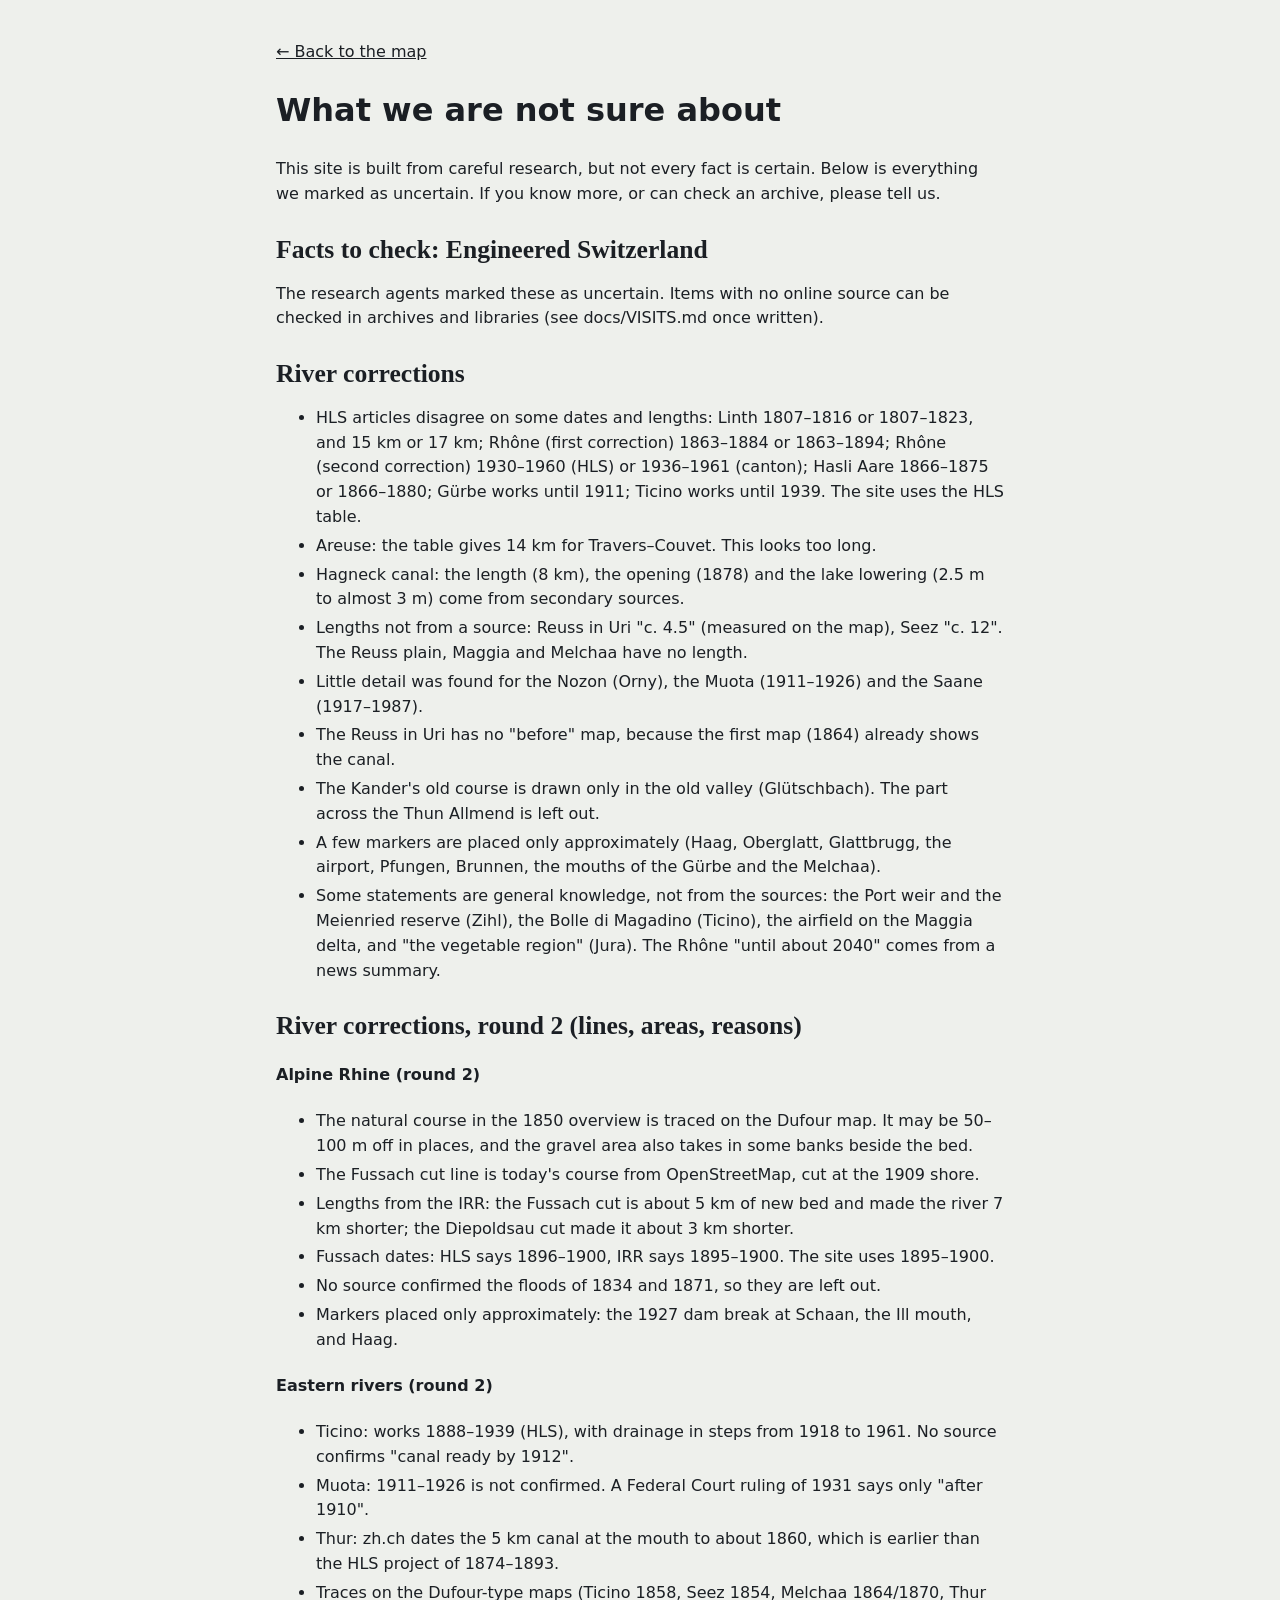
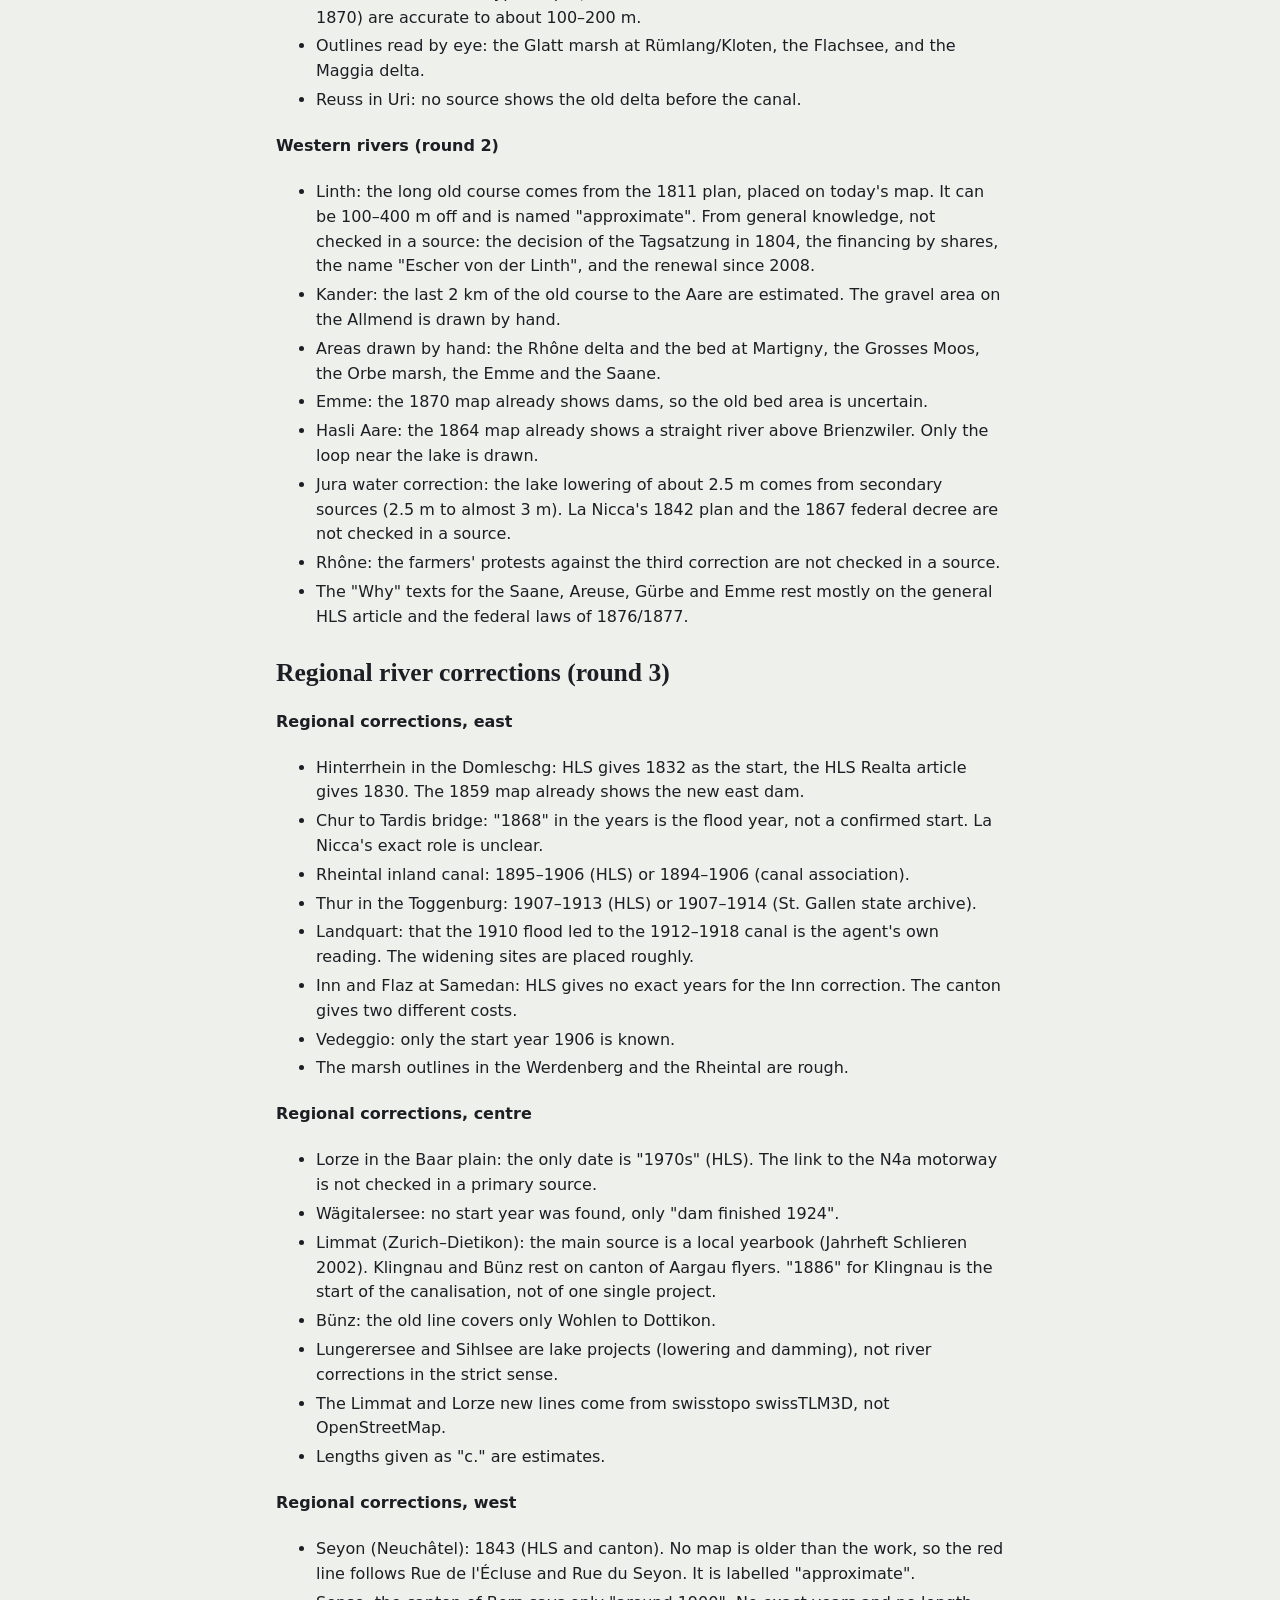
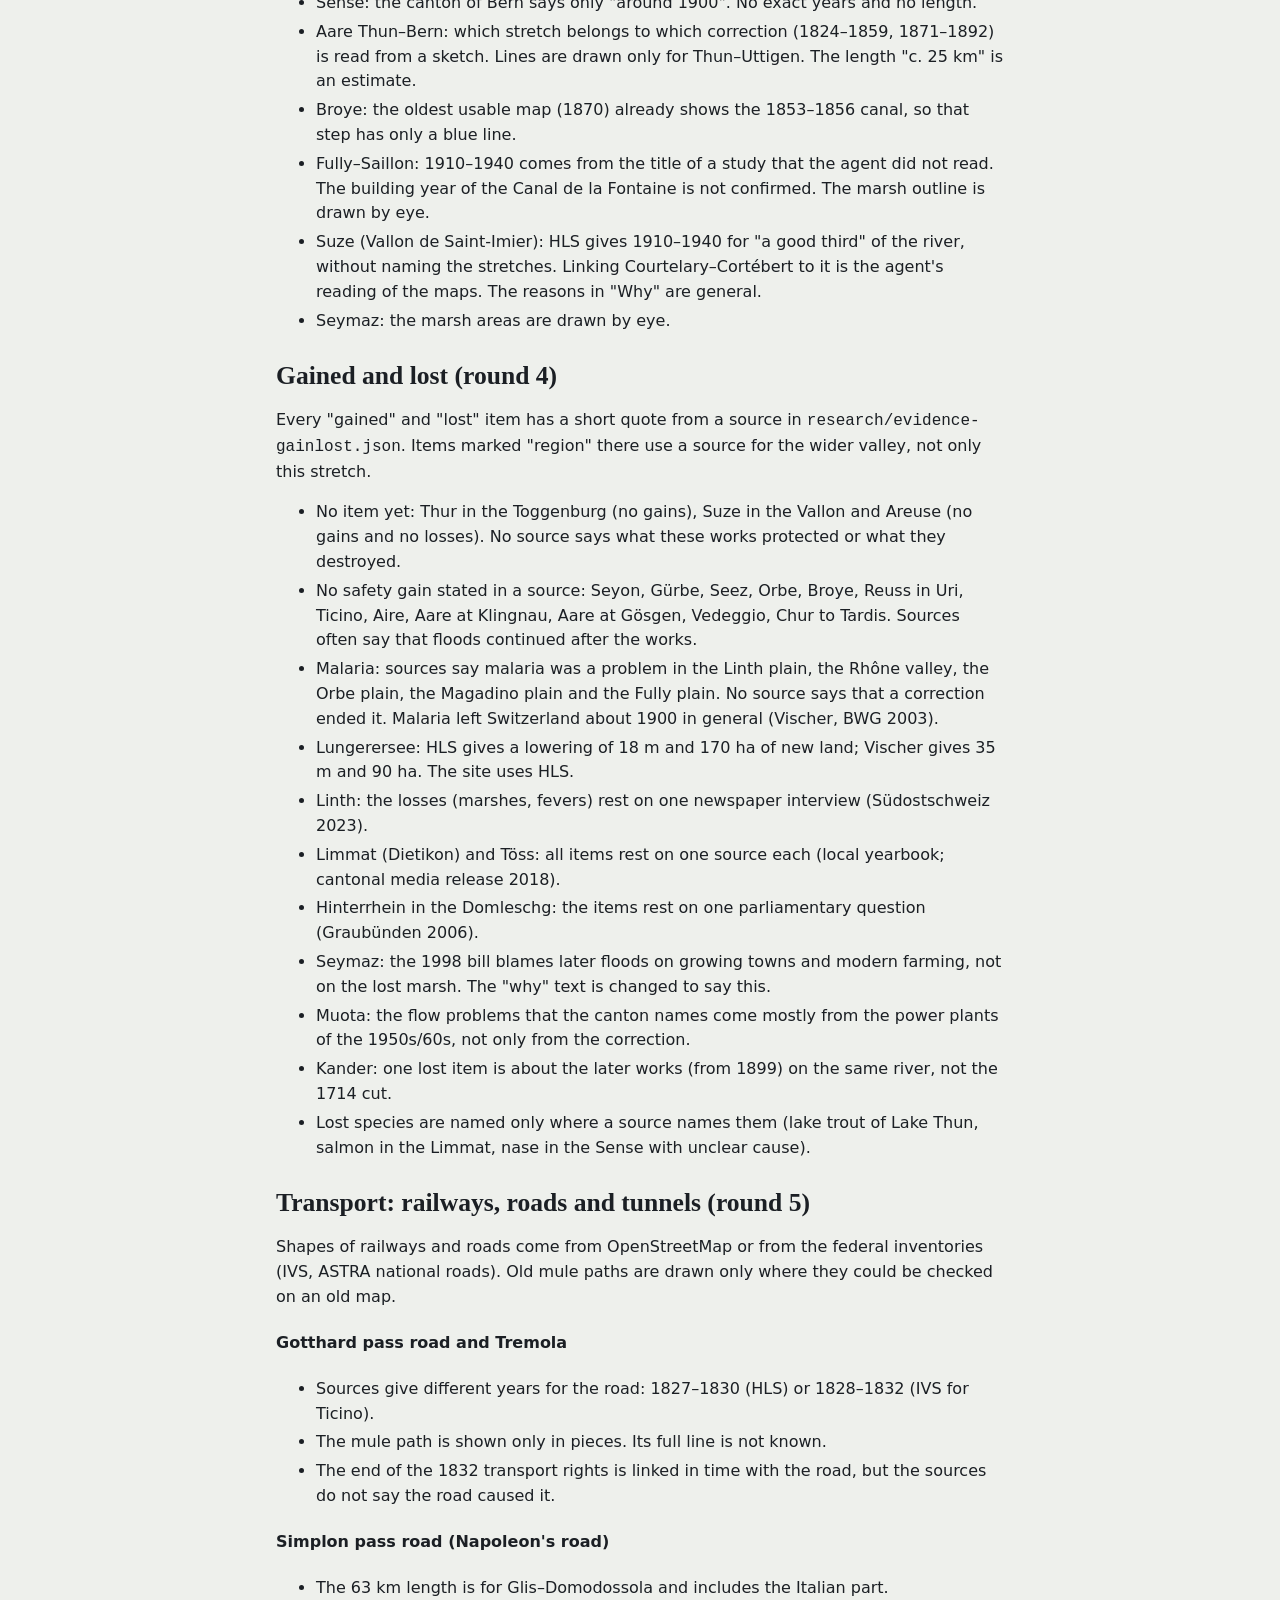
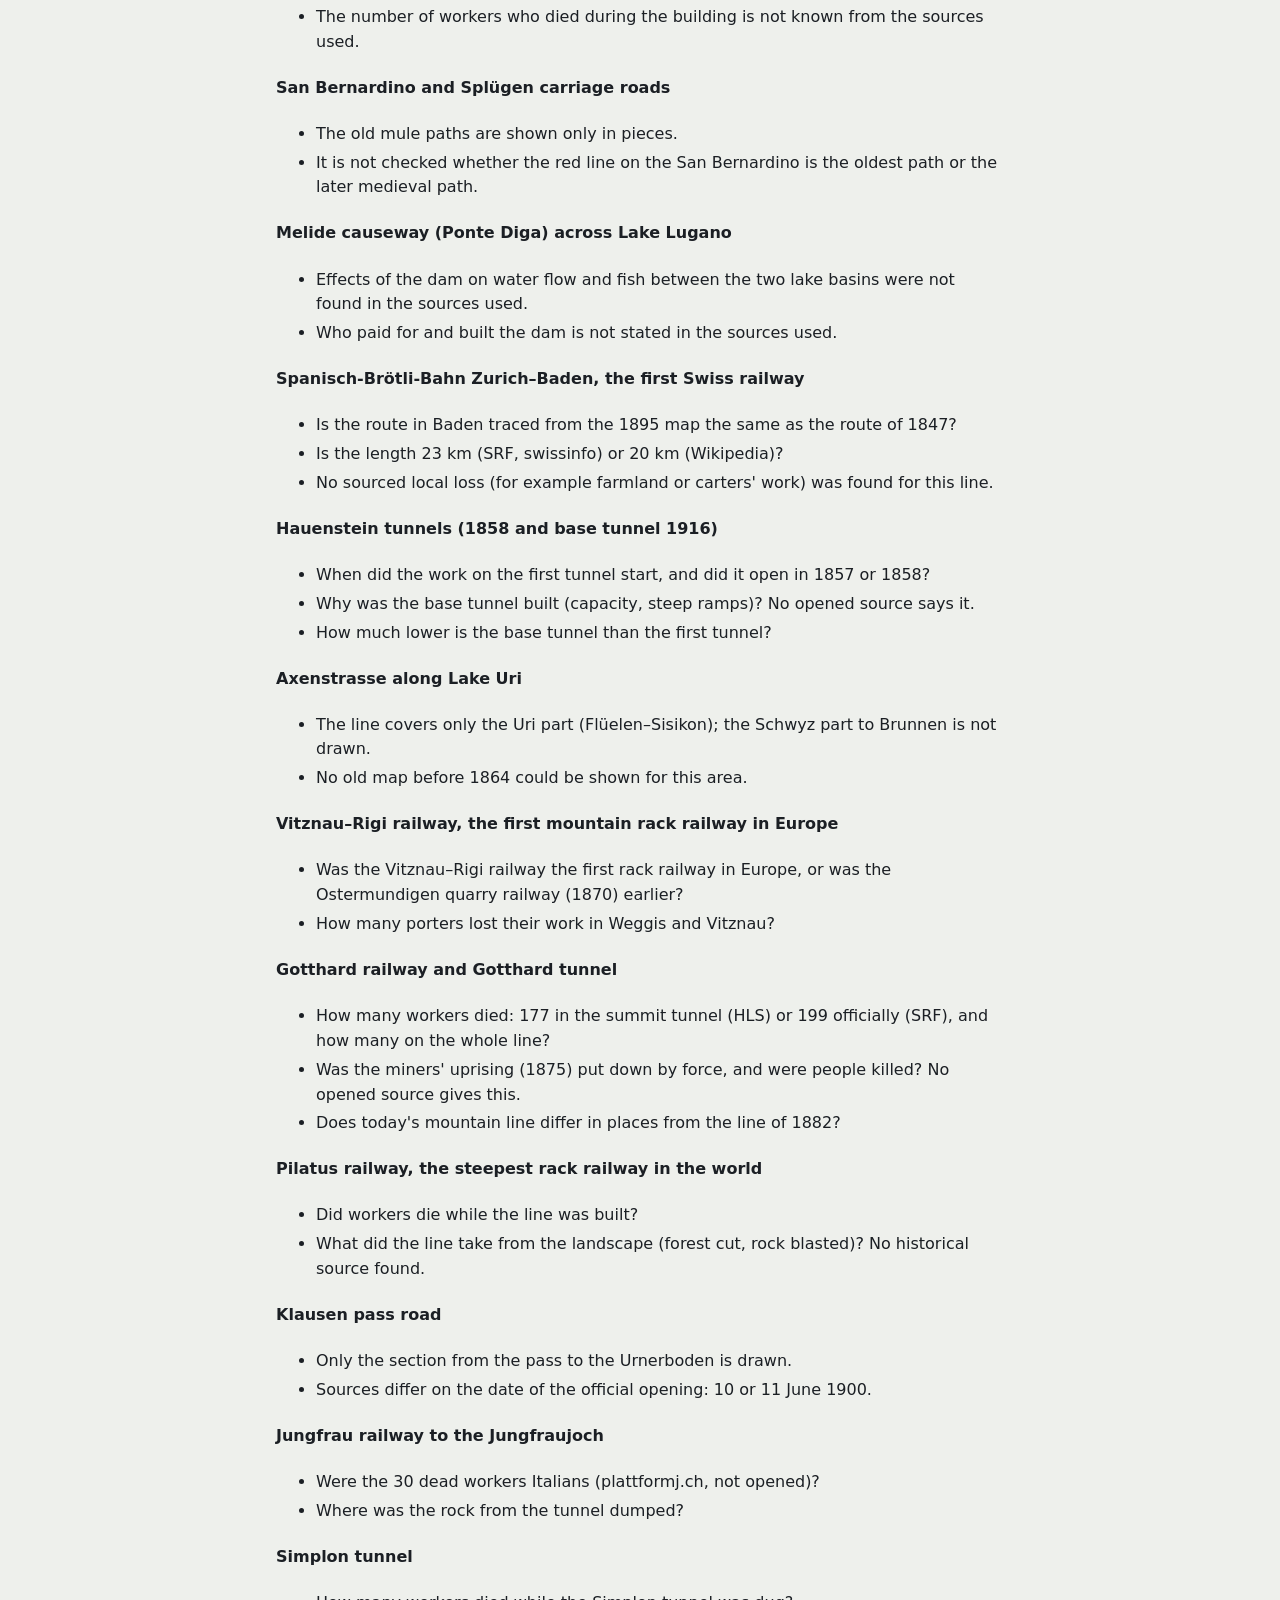
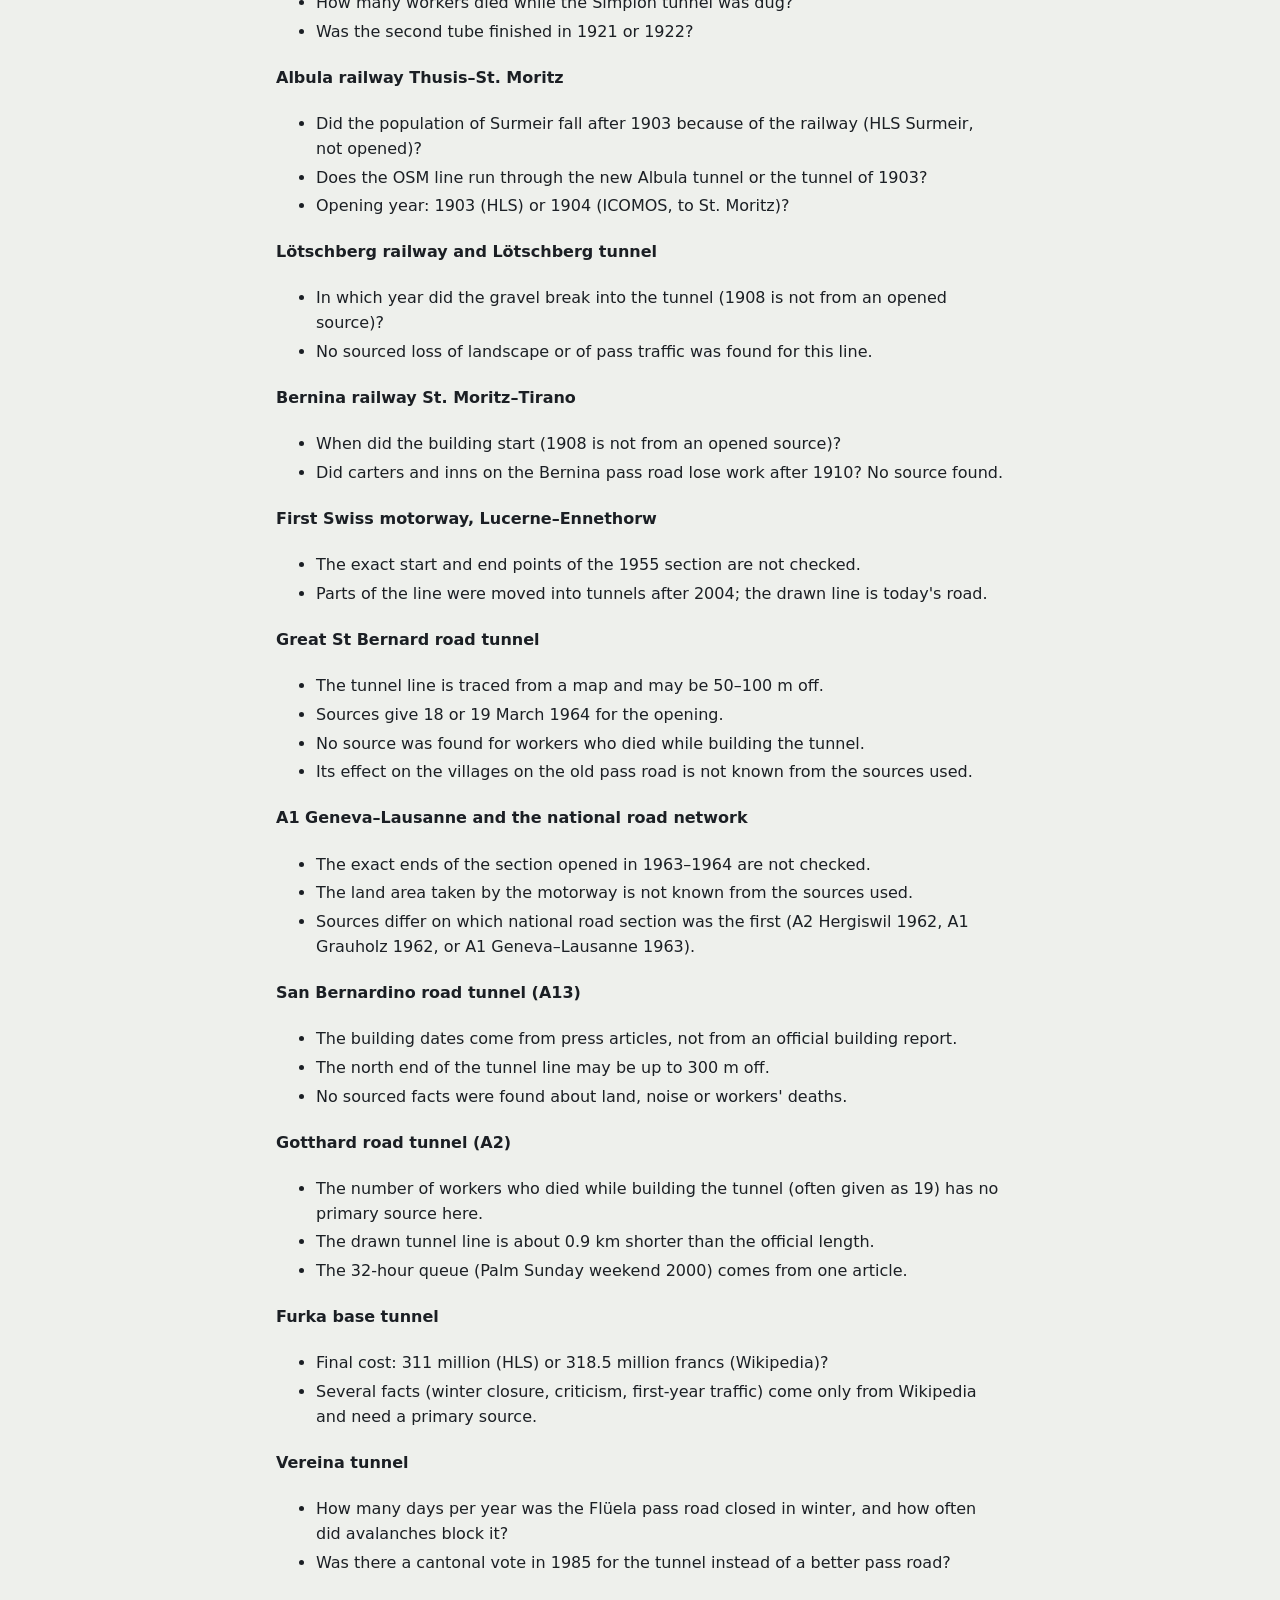
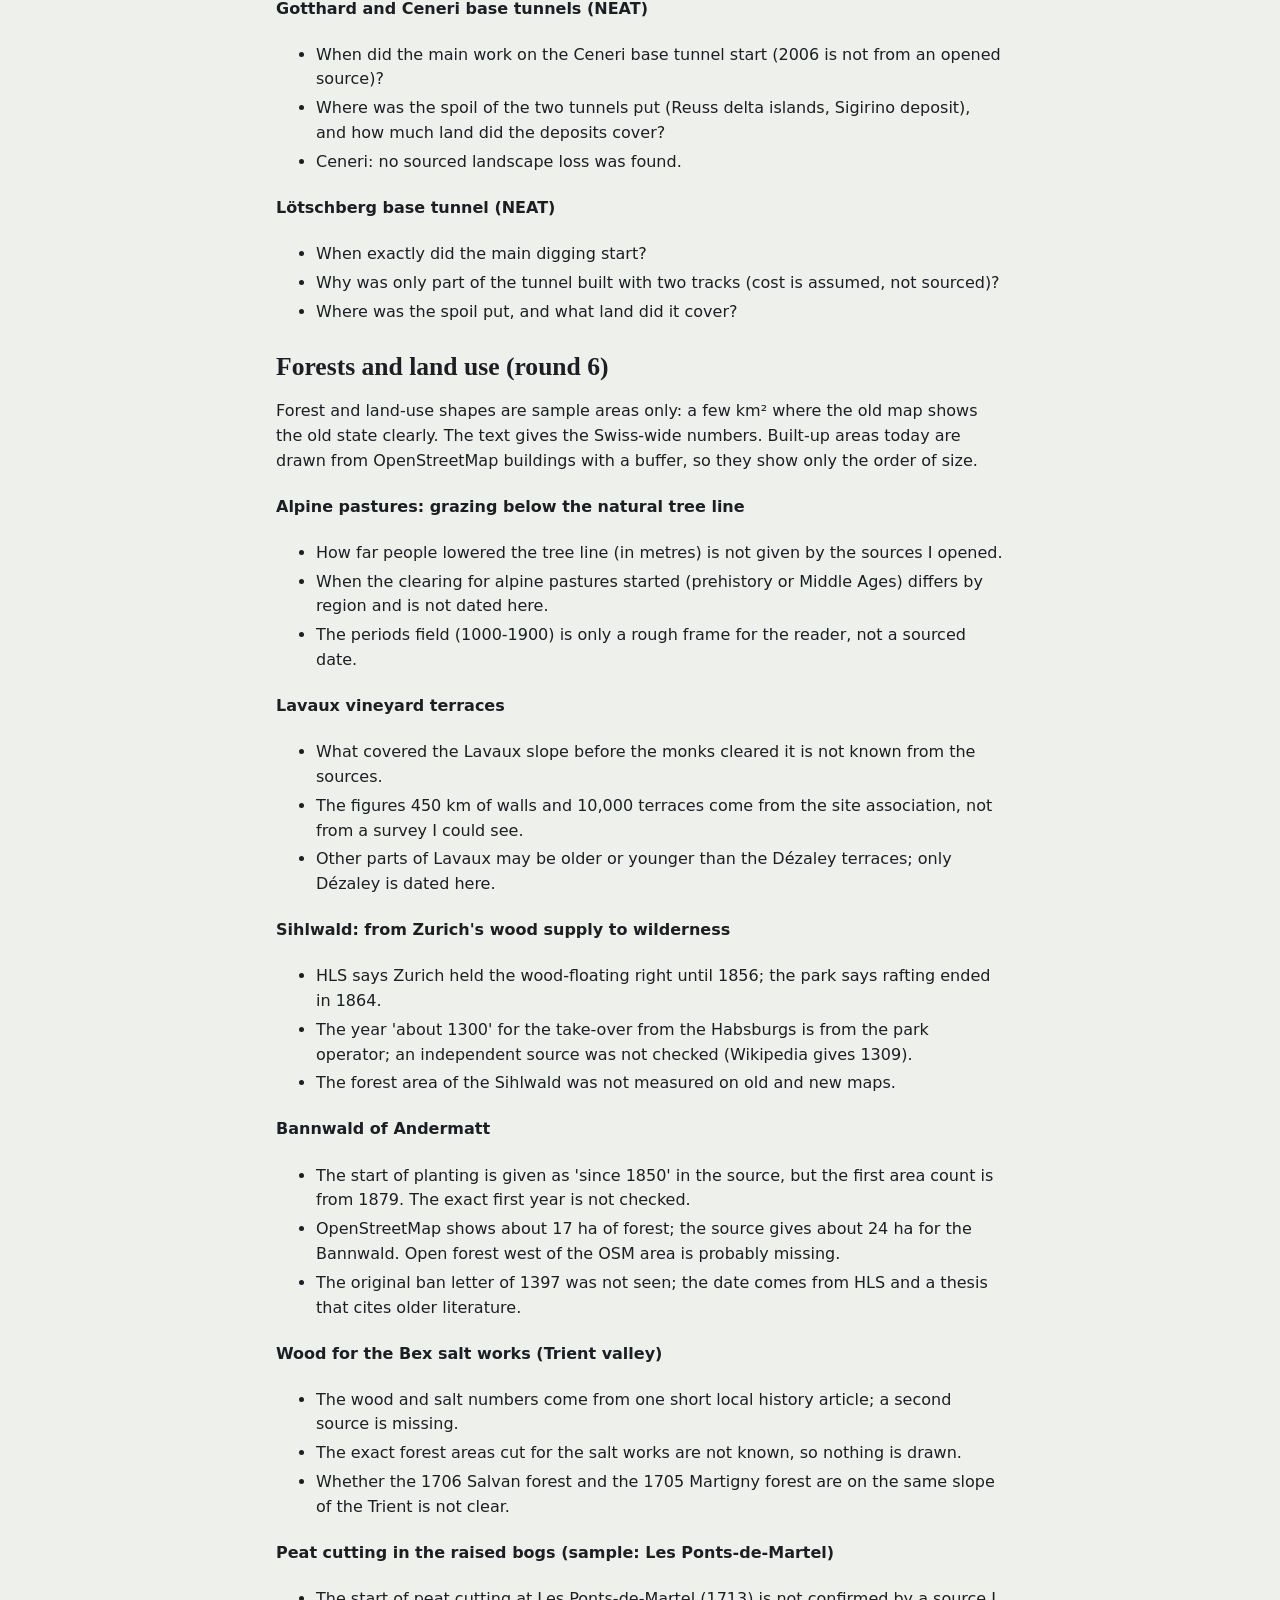
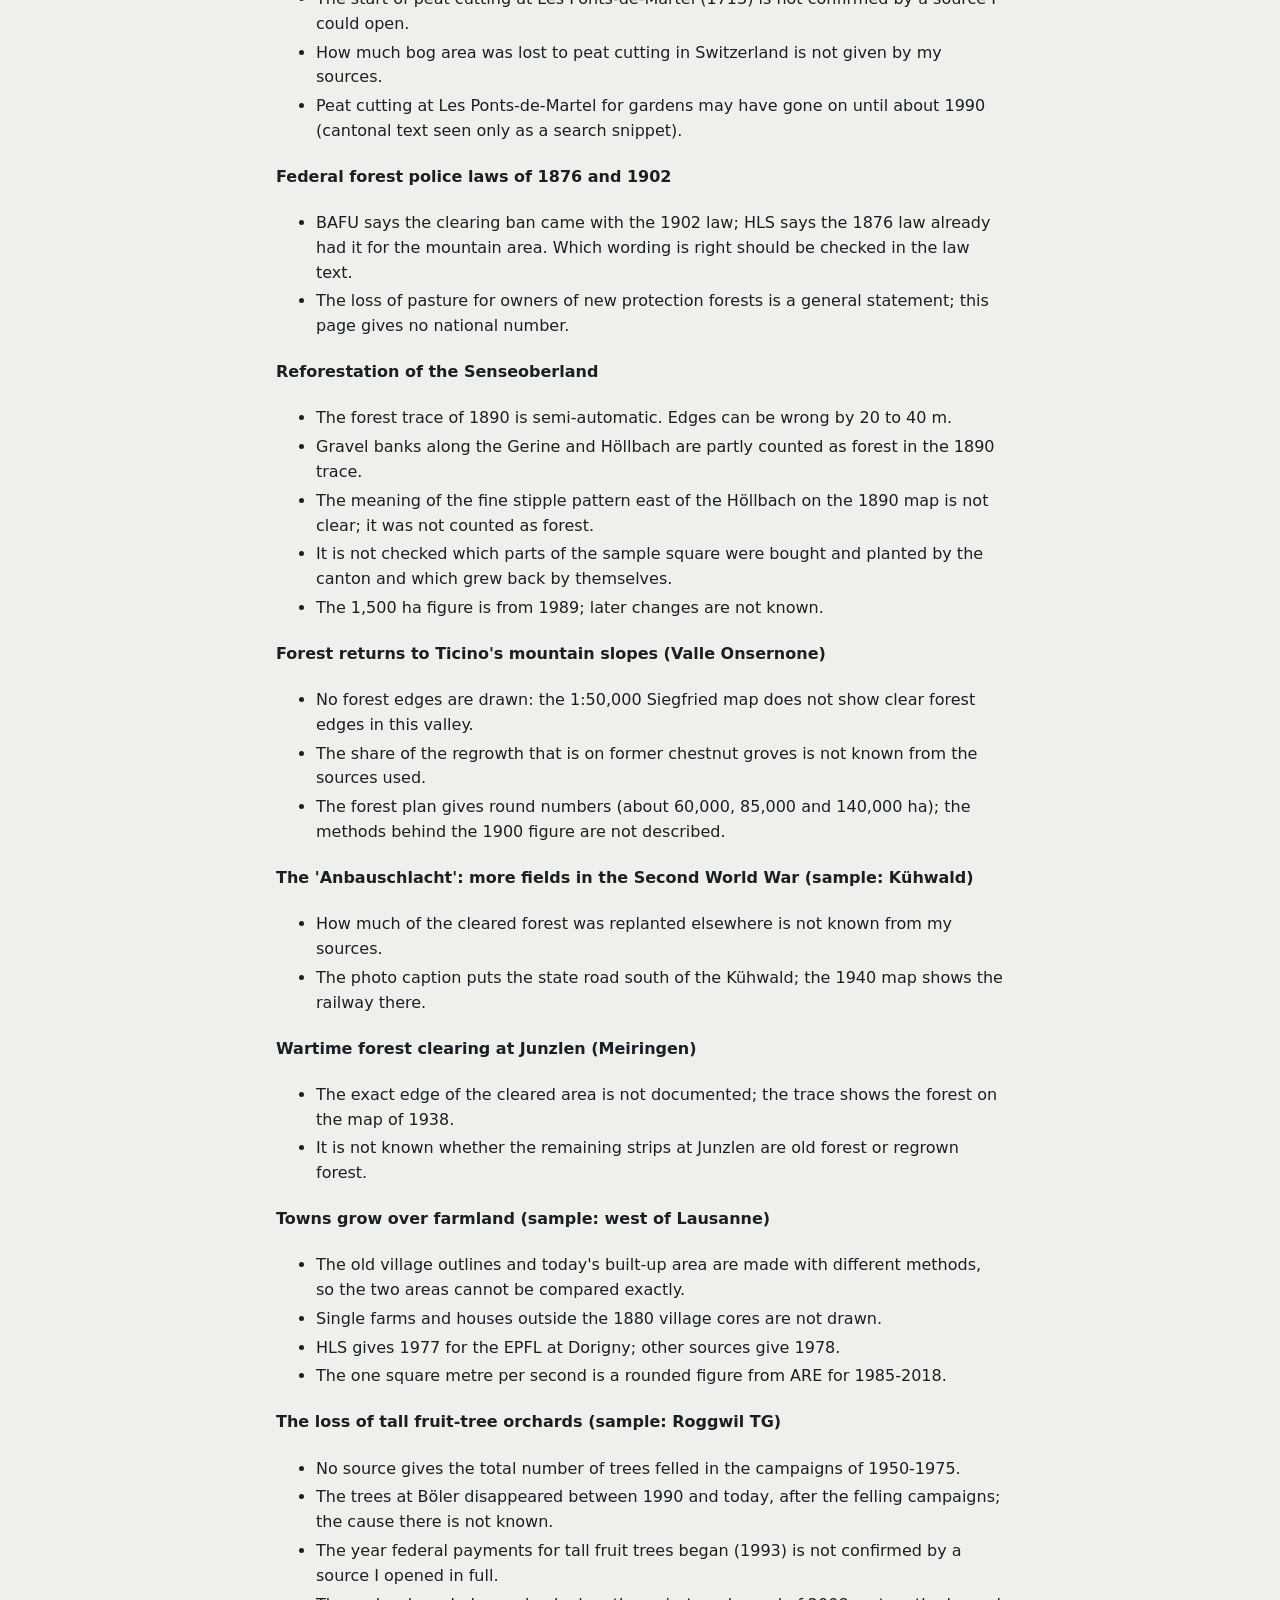
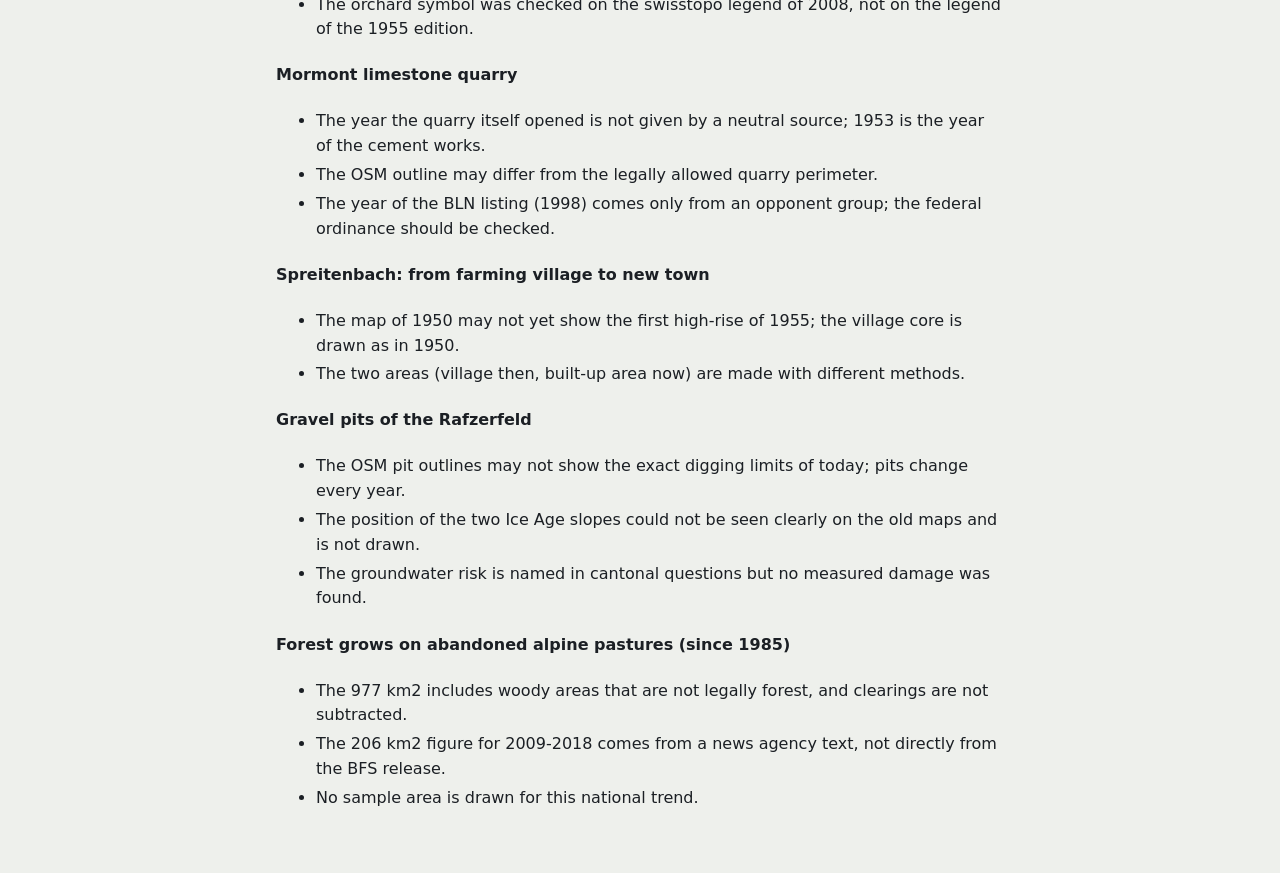
==== commit 087e06da: "Phase 3 forests and land use, first round: 17 changes - research/changes-land.json: 8 forest and 9 l" ====
--- a/uncertain.html
+++ b/uncertain.html
@@ -242,6 +242,110 @@
 <li>Why was only part of the tunnel built with two tracks (cost is assumed, not sourced)?</li>
 <li>Where was the spoil put, and what land did it cover?</li>
 </ul>
+<h2>Forests and land use (round 6)</h2>
+<p>Forest and land-use shapes are sample areas only: a few km² where the old map shows the old state clearly. The text gives the Swiss-wide numbers. Built-up areas today are drawn from OpenStreetMap buildings with a buffer, so they show only the order of size.</p>
+<h4>Alpine pastures: grazing below the natural tree line</h4>
+<ul>
+<li>How far people lowered the tree line (in metres) is not given by the sources I opened.</li>
+<li>When the clearing for alpine pastures started (prehistory or Middle Ages) differs by region and is not dated here.</li>
+<li>The periods field (1000-1900) is only a rough frame for the reader, not a sourced date.</li>
+</ul>
+<h4>Lavaux vineyard terraces</h4>
+<ul>
+<li>What covered the Lavaux slope before the monks cleared it is not known from the sources.</li>
+<li>The figures 450 km of walls and 10,000 terraces come from the site association, not from a survey I could see.</li>
+<li>Other parts of Lavaux may be older or younger than the Dézaley terraces; only Dézaley is dated here.</li>
+</ul>
+<h4>Sihlwald: from Zurich&#x27;s wood supply to wilderness</h4>
+<ul>
+<li>HLS says Zurich held the wood-floating right until 1856; the park says rafting ended in 1864.</li>
+<li>The year &#x27;about 1300&#x27; for the take-over from the Habsburgs is from the park operator; an independent source was not checked (Wikipedia gives 1309).</li>
+<li>The forest area of the Sihlwald was not measured on old and new maps.</li>
+</ul>
+<h4>Bannwald of Andermatt</h4>
+<ul>
+<li>The start of planting is given as &#x27;since 1850&#x27; in the source, but the first area count is from 1879. The exact first year is not checked.</li>
+<li>OpenStreetMap shows about 17 ha of forest; the source gives about 24 ha for the Bannwald. Open forest west of the OSM area is probably missing.</li>
+<li>The original ban letter of 1397 was not seen; the date comes from HLS and a thesis that cites older literature.</li>
+</ul>
+<h4>Wood for the Bex salt works (Trient valley)</h4>
+<ul>
+<li>The wood and salt numbers come from one short local history article; a second source is missing.</li>
+<li>The exact forest areas cut for the salt works are not known, so nothing is drawn.</li>
+<li>Whether the 1706 Salvan forest and the 1705 Martigny forest are on the same slope of the Trient is not clear.</li>
+</ul>
+<h4>Peat cutting in the raised bogs (sample: Les Ponts-de-Martel)</h4>
+<ul>
+<li>The start of peat cutting at Les Ponts-de-Martel (1713) is not confirmed by a source I could open.</li>
+<li>How much bog area was lost to peat cutting in Switzerland is not given by my sources.</li>
+<li>Peat cutting at Les Ponts-de-Martel for gardens may have gone on until about 1990 (cantonal text seen only as a search snippet).</li>
+</ul>
+<h4>Federal forest police laws of 1876 and 1902</h4>
+<ul>
+<li>BAFU says the clearing ban came with the 1902 law; HLS says the 1876 law already had it for the mountain area. Which wording is right should be checked in the law text.</li>
+<li>The loss of pasture for owners of new protection forests is a general statement; this page gives no national number.</li>
+</ul>
+<h4>Reforestation of the Senseoberland</h4>
+<ul>
+<li>The forest trace of 1890 is semi-automatic. Edges can be wrong by 20 to 40 m.</li>
+<li>Gravel banks along the Gerine and Höllbach are partly counted as forest in the 1890 trace.</li>
+<li>The meaning of the fine stipple pattern east of the Höllbach on the 1890 map is not clear; it was not counted as forest.</li>
+<li>It is not checked which parts of the sample square were bought and planted by the canton and which grew back by themselves.</li>
+<li>The 1,500 ha figure is from 1989; later changes are not known.</li>
+</ul>
+<h4>Forest returns to Ticino&#x27;s mountain slopes (Valle Onsernone)</h4>
+<ul>
+<li>No forest edges are drawn: the 1:50,000 Siegfried map does not show clear forest edges in this valley.</li>
+<li>The share of the regrowth that is on former chestnut groves is not known from the sources used.</li>
+<li>The forest plan gives round numbers (about 60,000, 85,000 and 140,000 ha); the methods behind the 1900 figure are not described.</li>
+</ul>
+<h4>The &#x27;Anbauschlacht&#x27;: more fields in the Second World War (sample: Kühwald)</h4>
+<ul>
+<li>How much of the cleared forest was replanted elsewhere is not known from my sources.</li>
+<li>The photo caption puts the state road south of the Kühwald; the 1940 map shows the railway there.</li>
+</ul>
+<h4>Wartime forest clearing at Junzlen (Meiringen)</h4>
+<ul>
+<li>The exact edge of the cleared area is not documented; the trace shows the forest on the map of 1938.</li>
+<li>It is not known whether the remaining strips at Junzlen are old forest or regrown forest.</li>
+</ul>
+<h4>Towns grow over farmland (sample: west of Lausanne)</h4>
+<ul>
+<li>The old village outlines and today&#x27;s built-up area are made with different methods, so the two areas cannot be compared exactly.</li>
+<li>Single farms and houses outside the 1880 village cores are not drawn.</li>
+<li>HLS gives 1977 for the EPFL at Dorigny; other sources give 1978.</li>
+<li>The one square metre per second is a rounded figure from ARE for 1985-2018.</li>
+</ul>
+<h4>The loss of tall fruit-tree orchards (sample: Roggwil TG)</h4>
+<ul>
+<li>No source gives the total number of trees felled in the campaigns of 1950-1975.</li>
+<li>The trees at Böler disappeared between 1990 and today, after the felling campaigns; the cause there is not known.</li>
+<li>The year federal payments for tall fruit trees began (1993) is not confirmed by a source I opened in full.</li>
+<li>The orchard symbol was checked on the swisstopo legend of 2008, not on the legend of the 1955 edition.</li>
+</ul>
+<h4>Mormont limestone quarry</h4>
+<ul>
+<li>The year the quarry itself opened is not given by a neutral source; 1953 is the year of the cement works.</li>
+<li>The OSM outline may differ from the legally allowed quarry perimeter.</li>
+<li>The year of the BLN listing (1998) comes only from an opponent group; the federal ordinance should be checked.</li>
+</ul>
+<h4>Spreitenbach: from farming village to new town</h4>
+<ul>
+<li>The map of 1950 may not yet show the first high-rise of 1955; the village core is drawn as in 1950.</li>
+<li>The two areas (village then, built-up area now) are made with different methods.</li>
+</ul>
+<h4>Gravel pits of the Rafzerfeld</h4>
+<ul>
+<li>The OSM pit outlines may not show the exact digging limits of today; pits change every year.</li>
+<li>The position of the two Ice Age slopes could not be seen clearly on the old maps and is not drawn.</li>
+<li>The groundwater risk is named in cantonal questions but no measured damage was found.</li>
+</ul>
+<h4>Forest grows on abandoned alpine pastures (since 1985)</h4>
+<ul>
+<li>The 977 km2 includes woody areas that are not legally forest, and clearings are not subtracted.</li>
+<li>The 206 km2 figure for 2009-2018 comes from a news agency text, not directly from the BFS release.</li>
+<li>No sample area is drawn for this national trend.</li>
+</ul>
 </main>
 </body>
 </html>
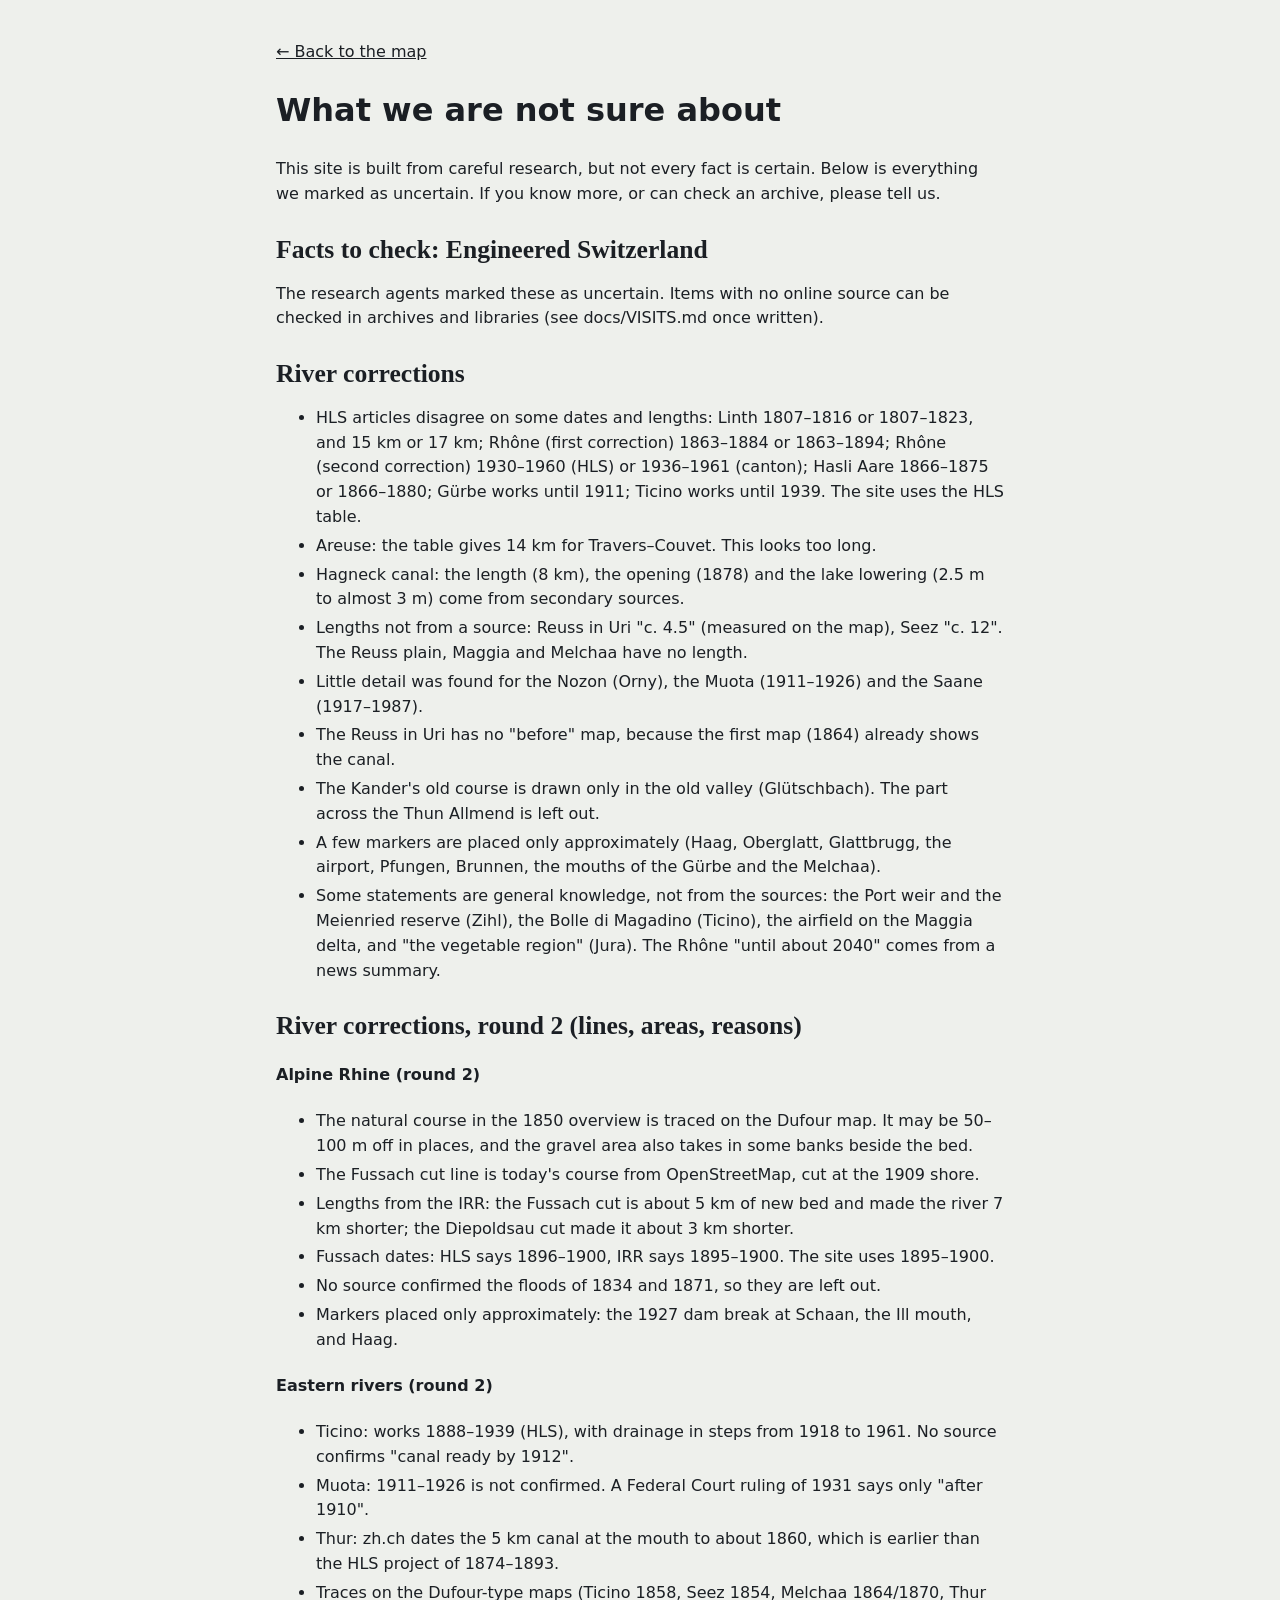
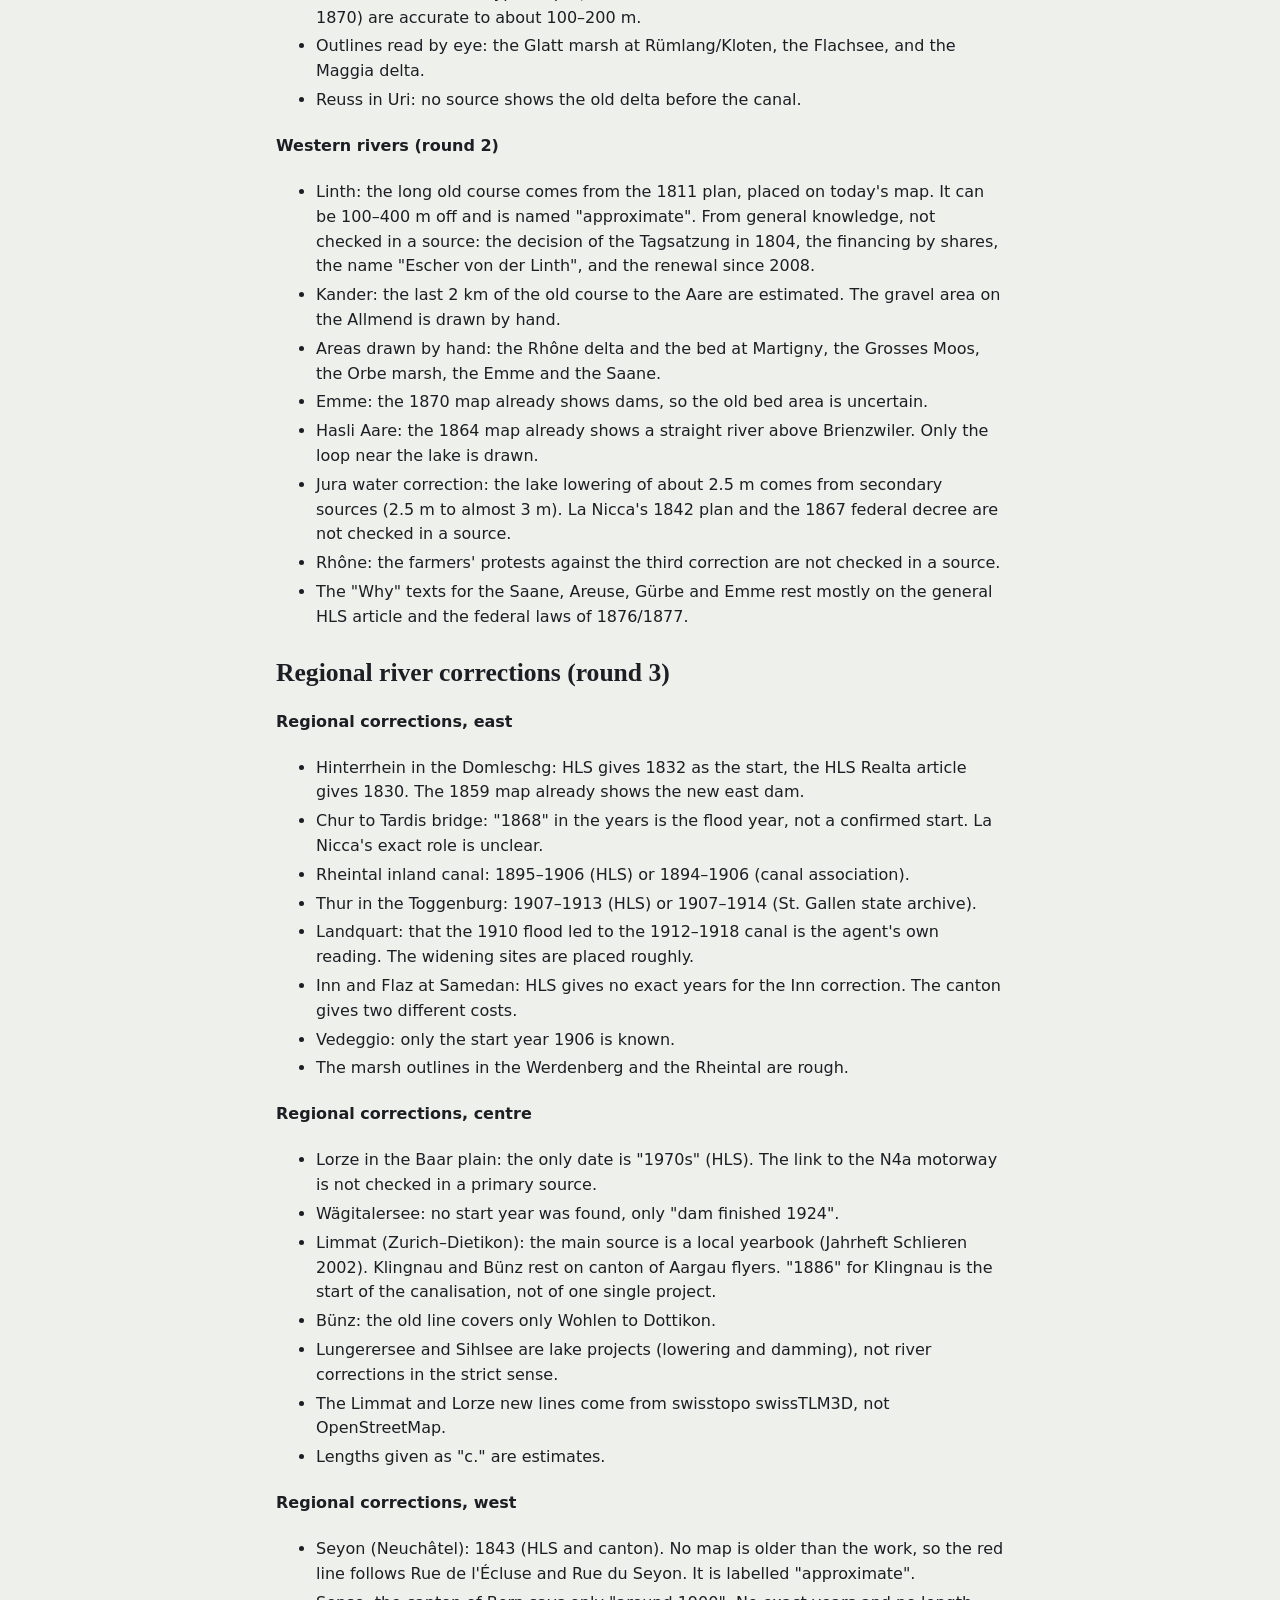
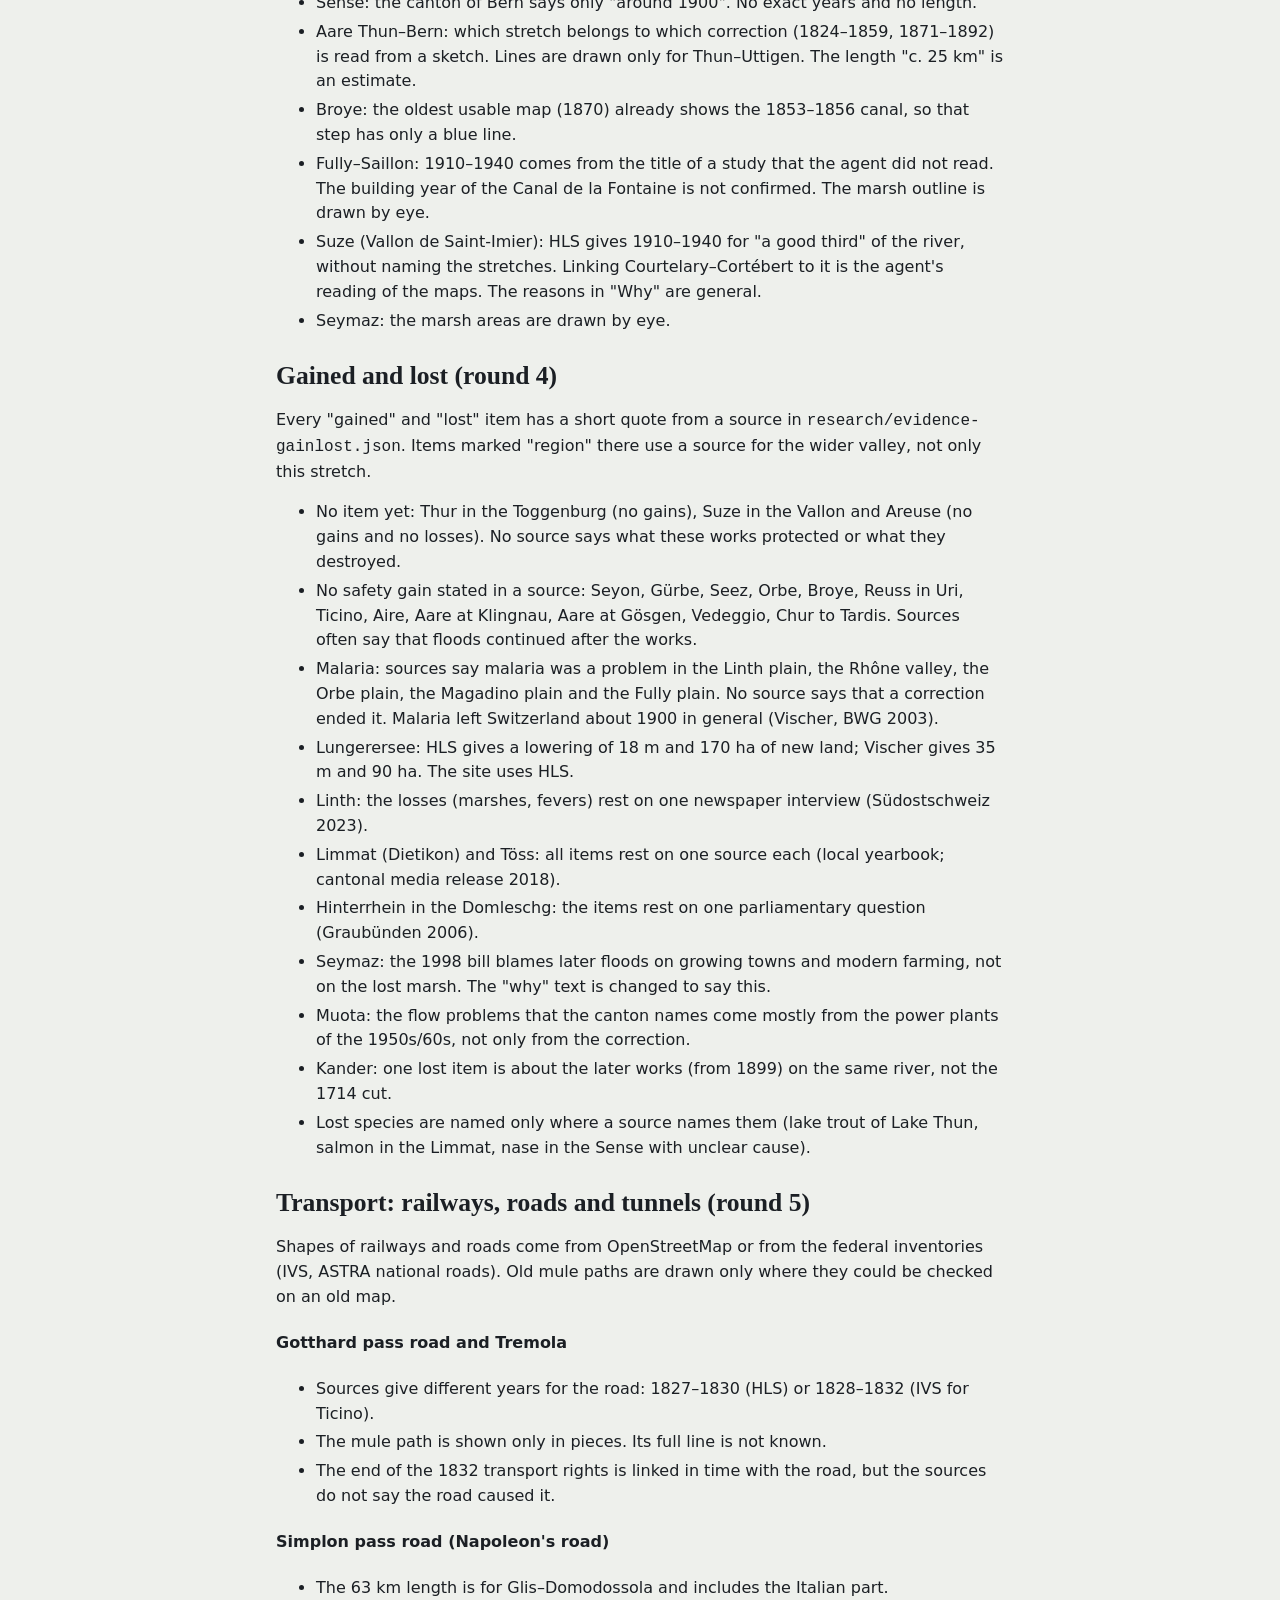
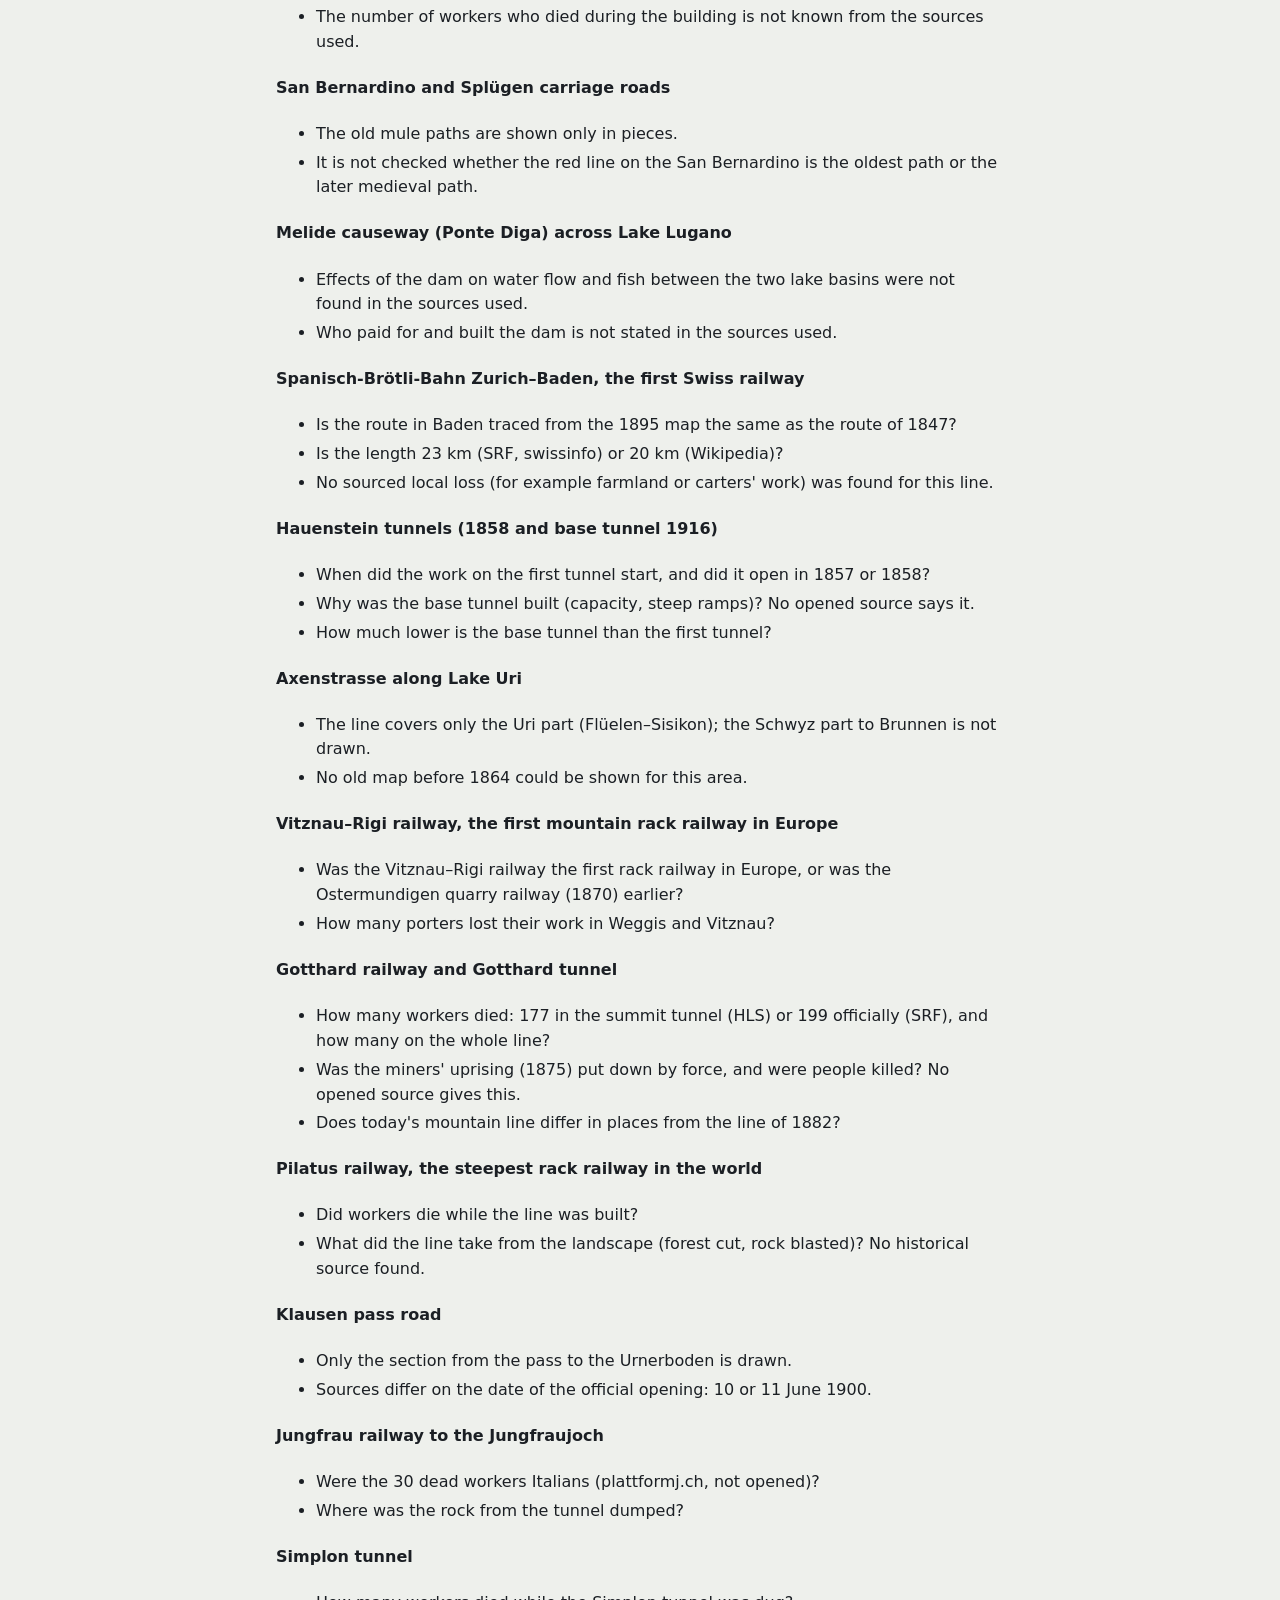
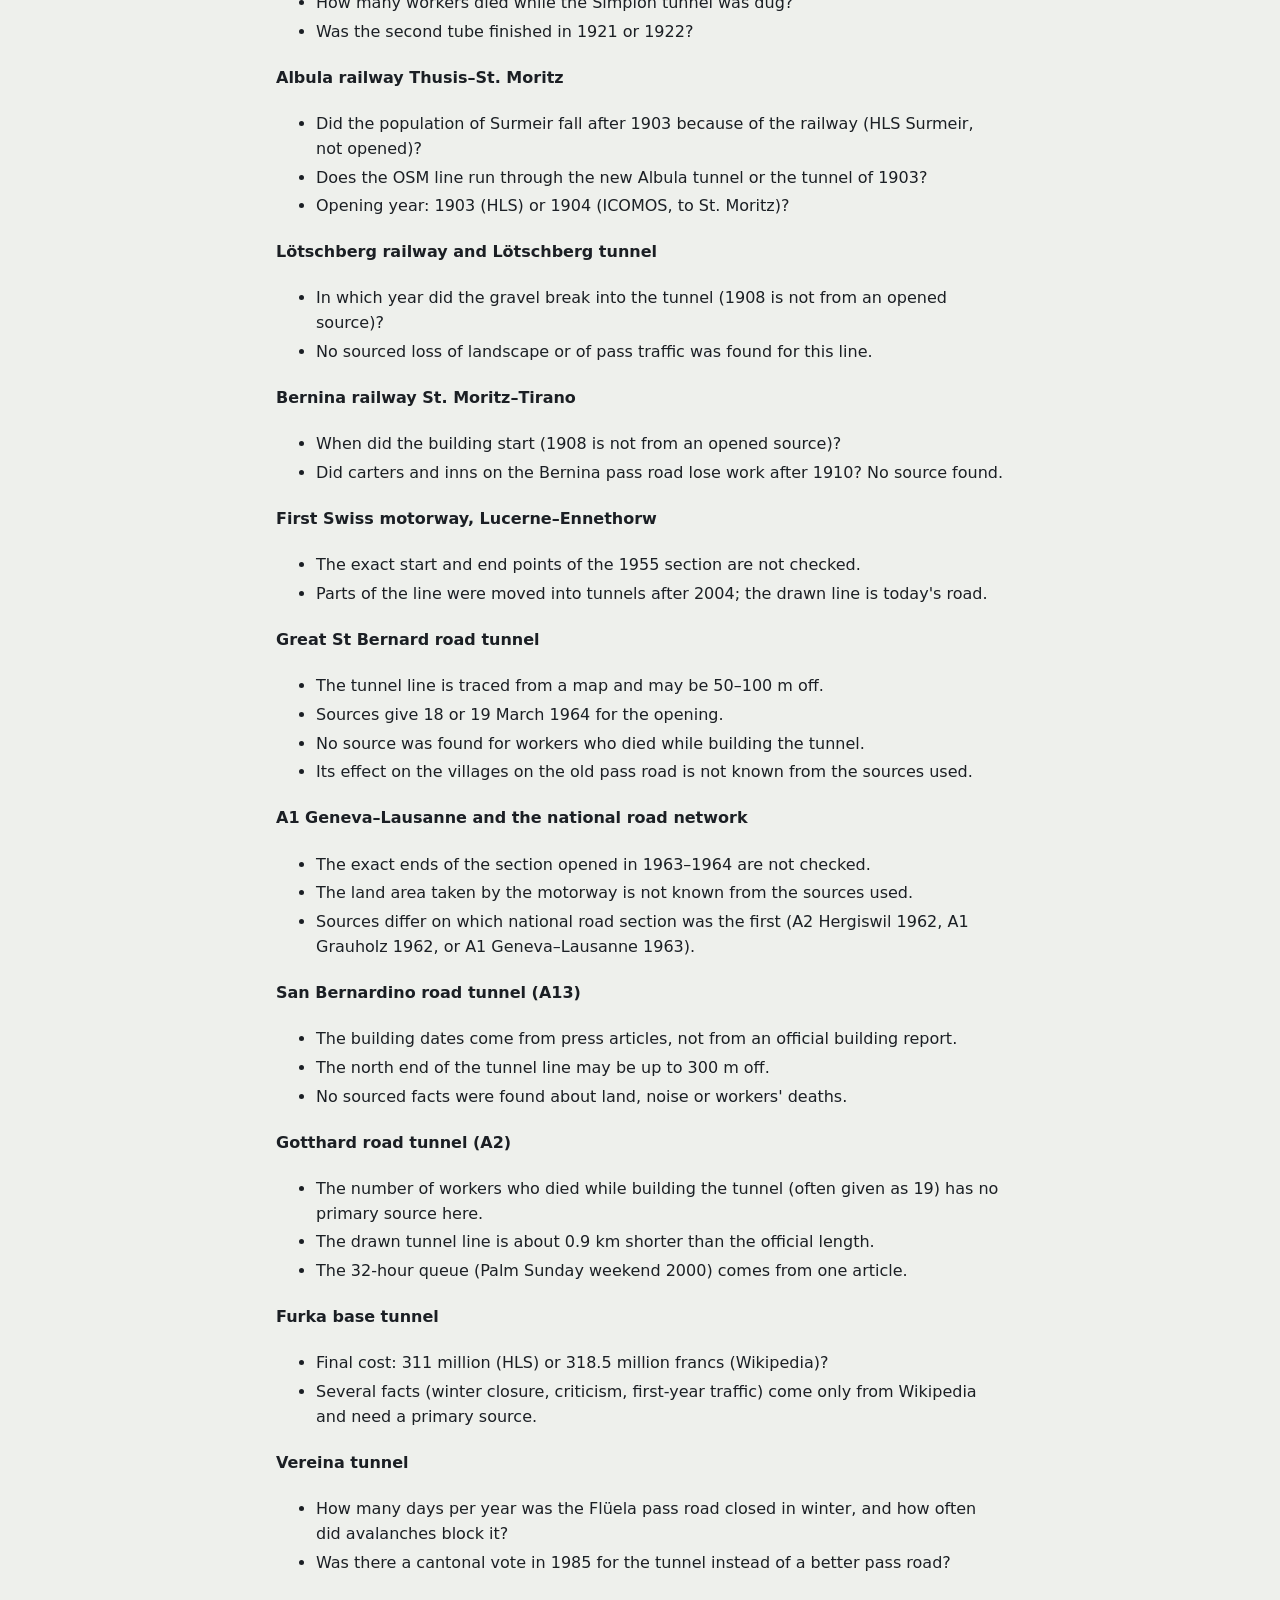
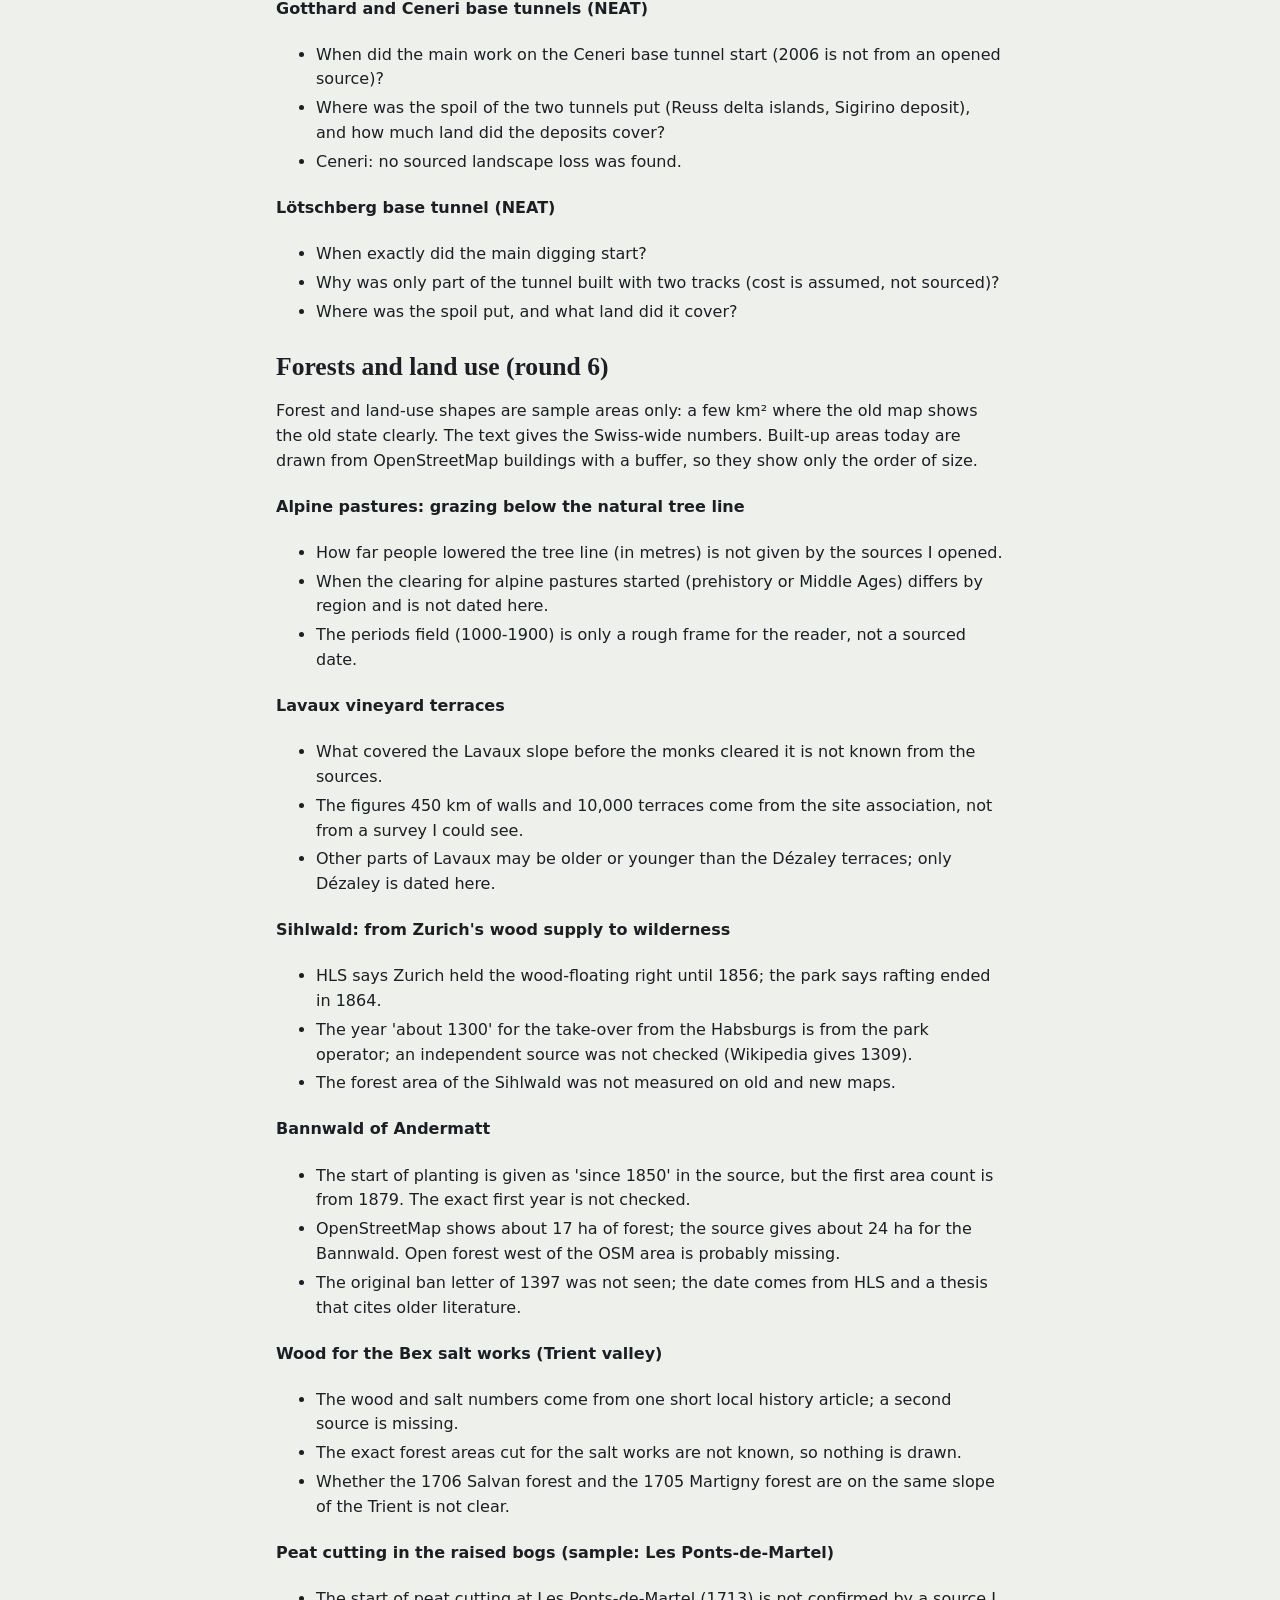
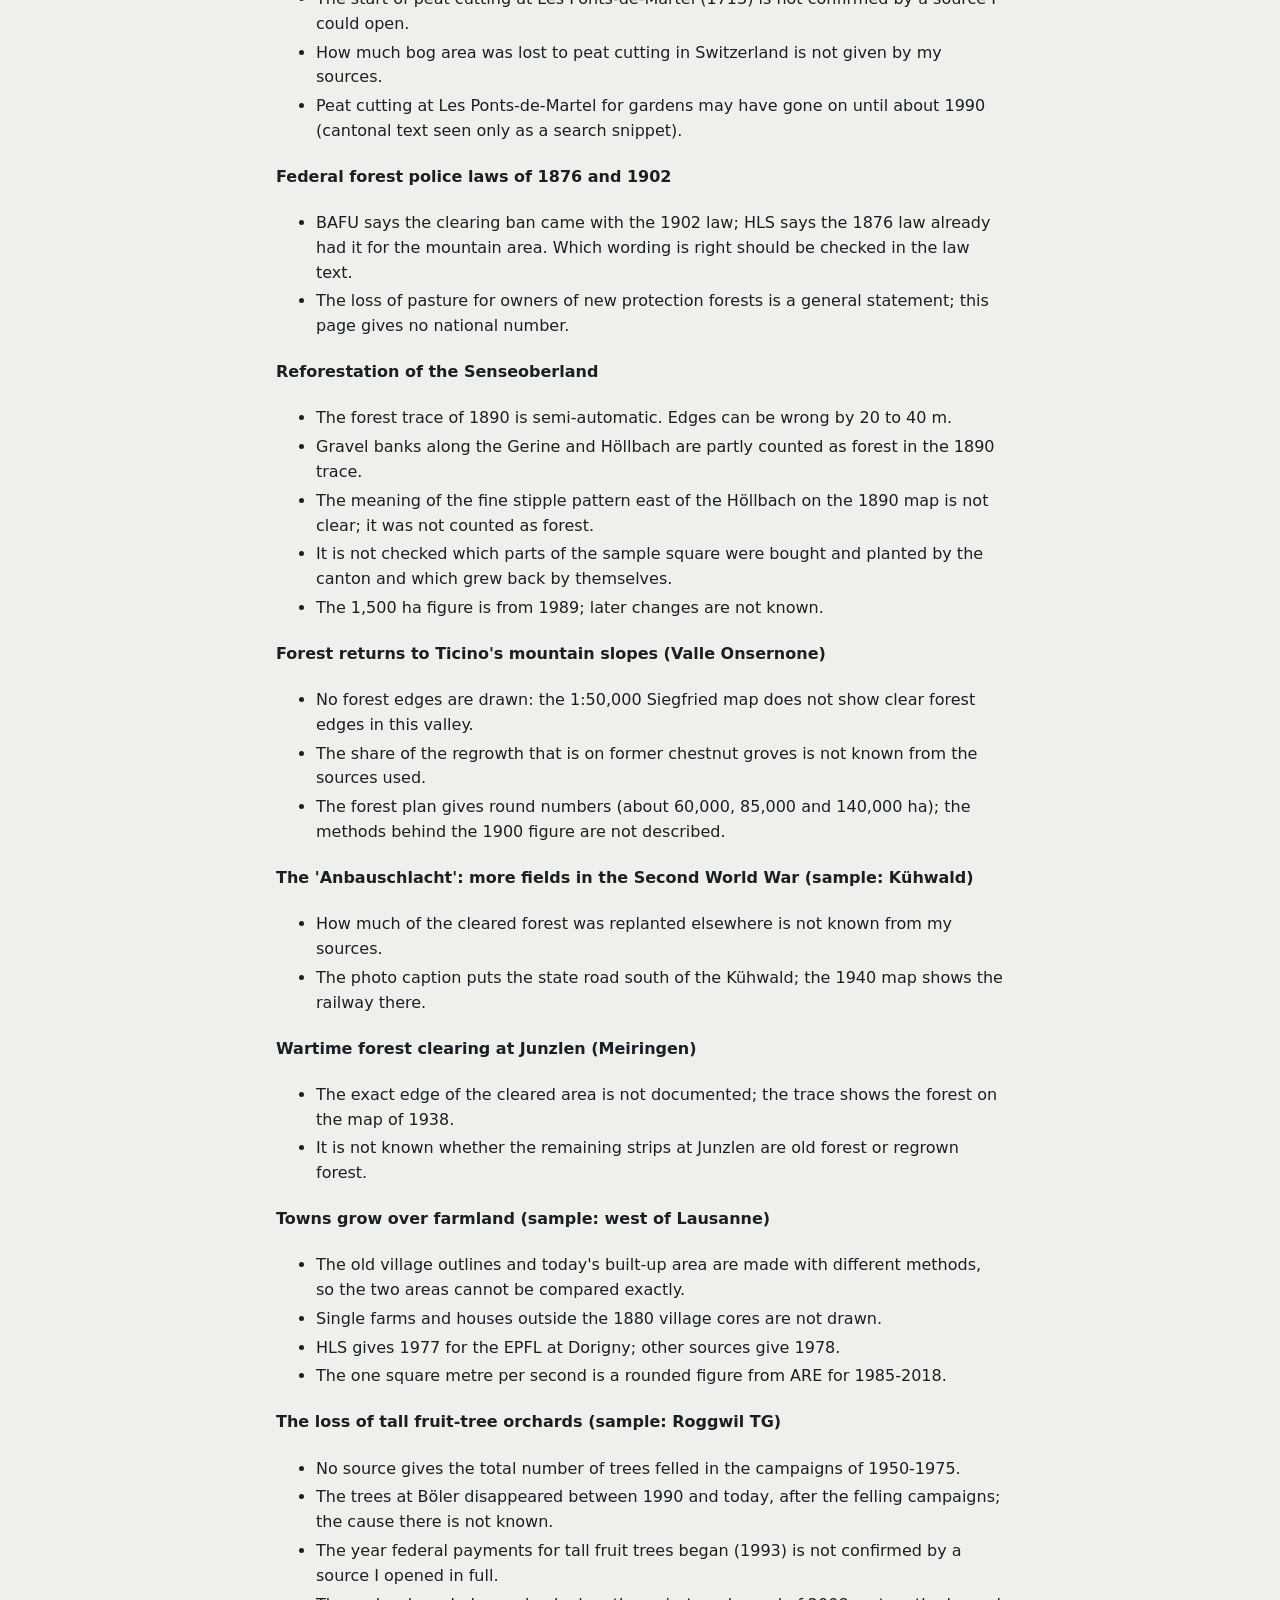
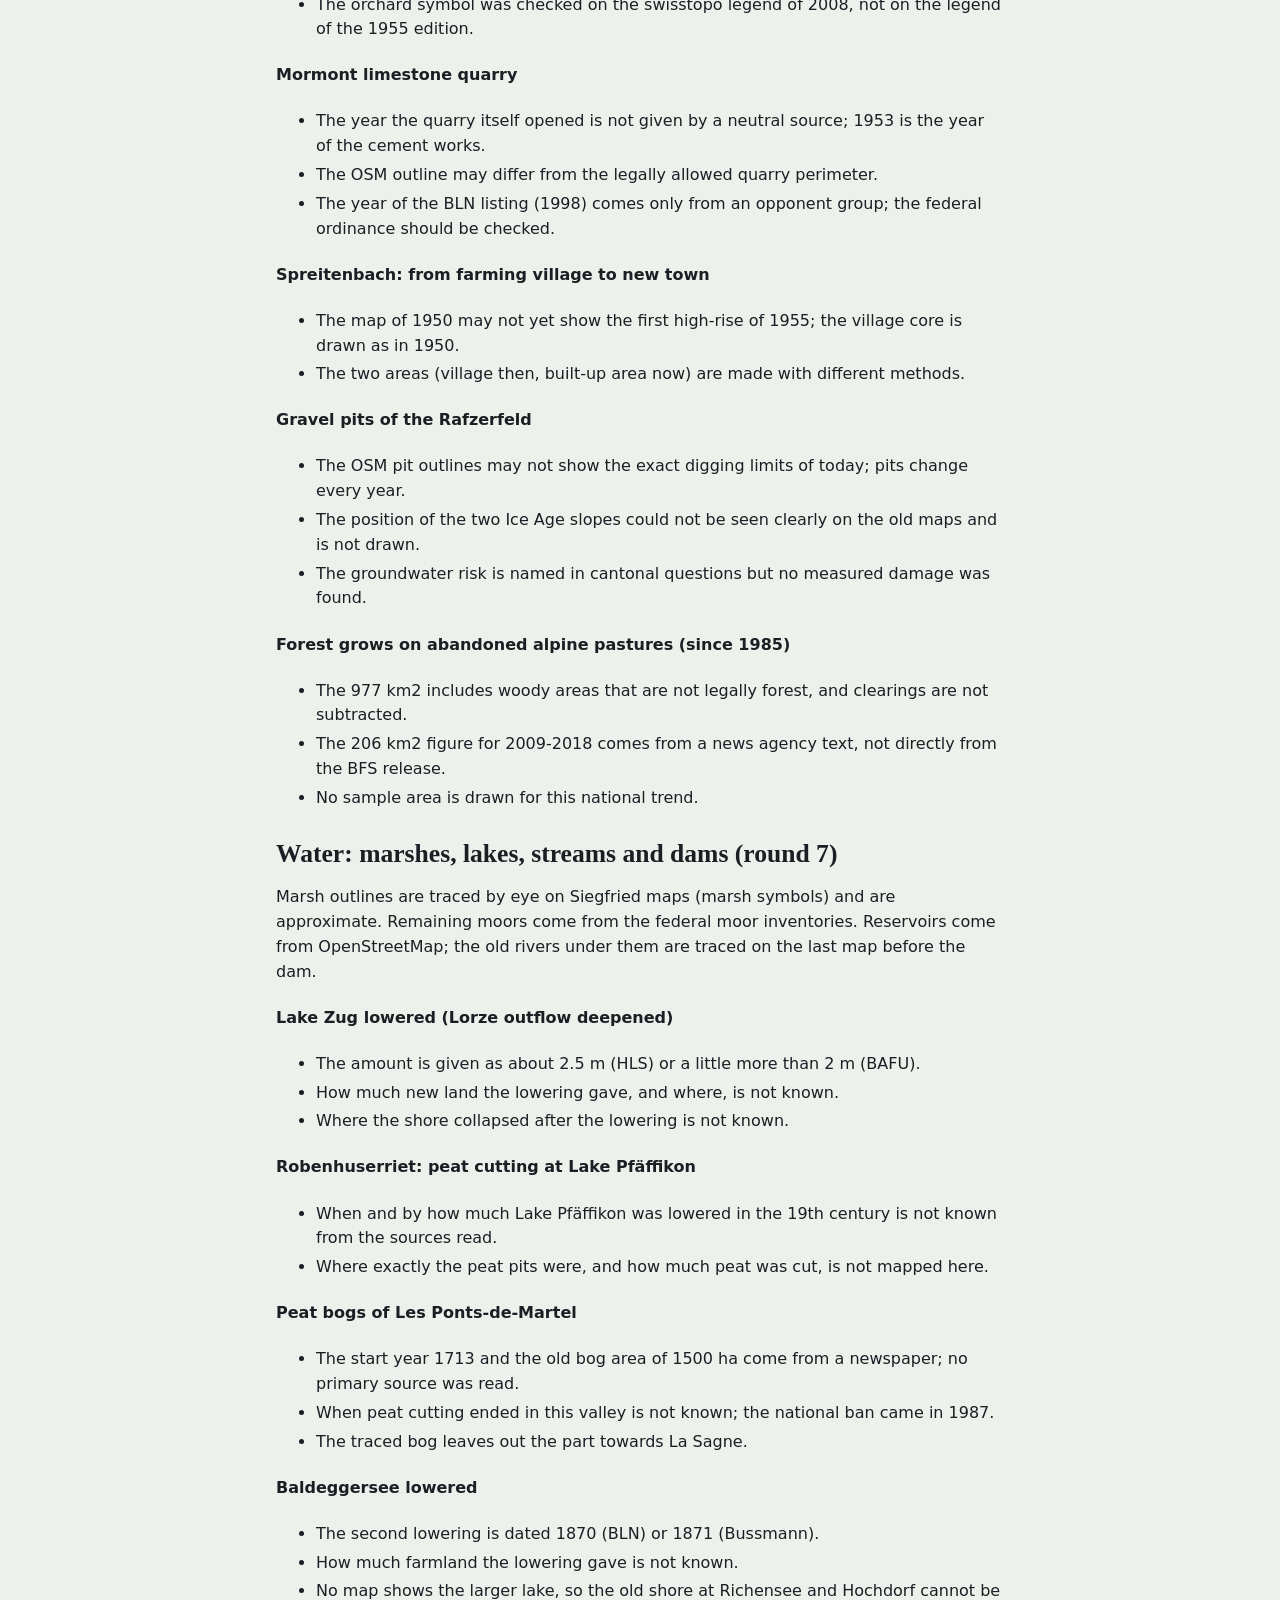
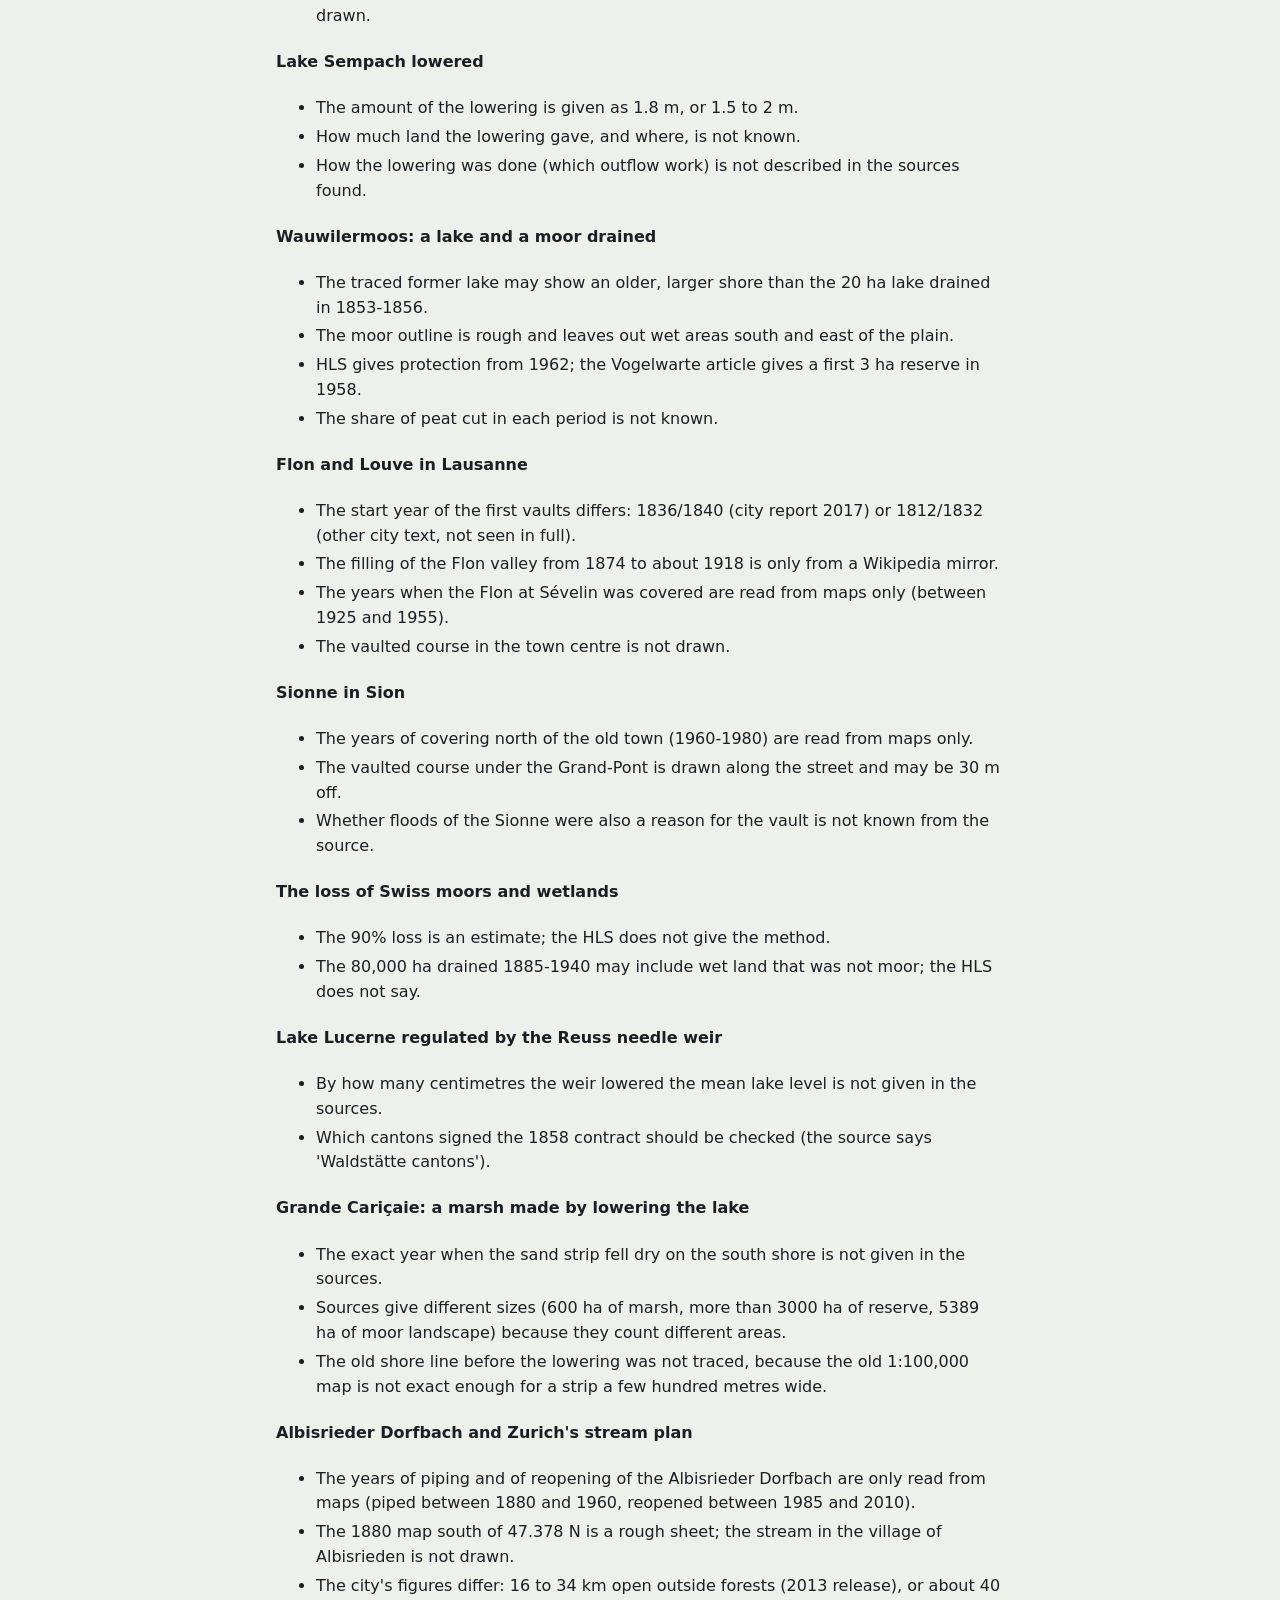
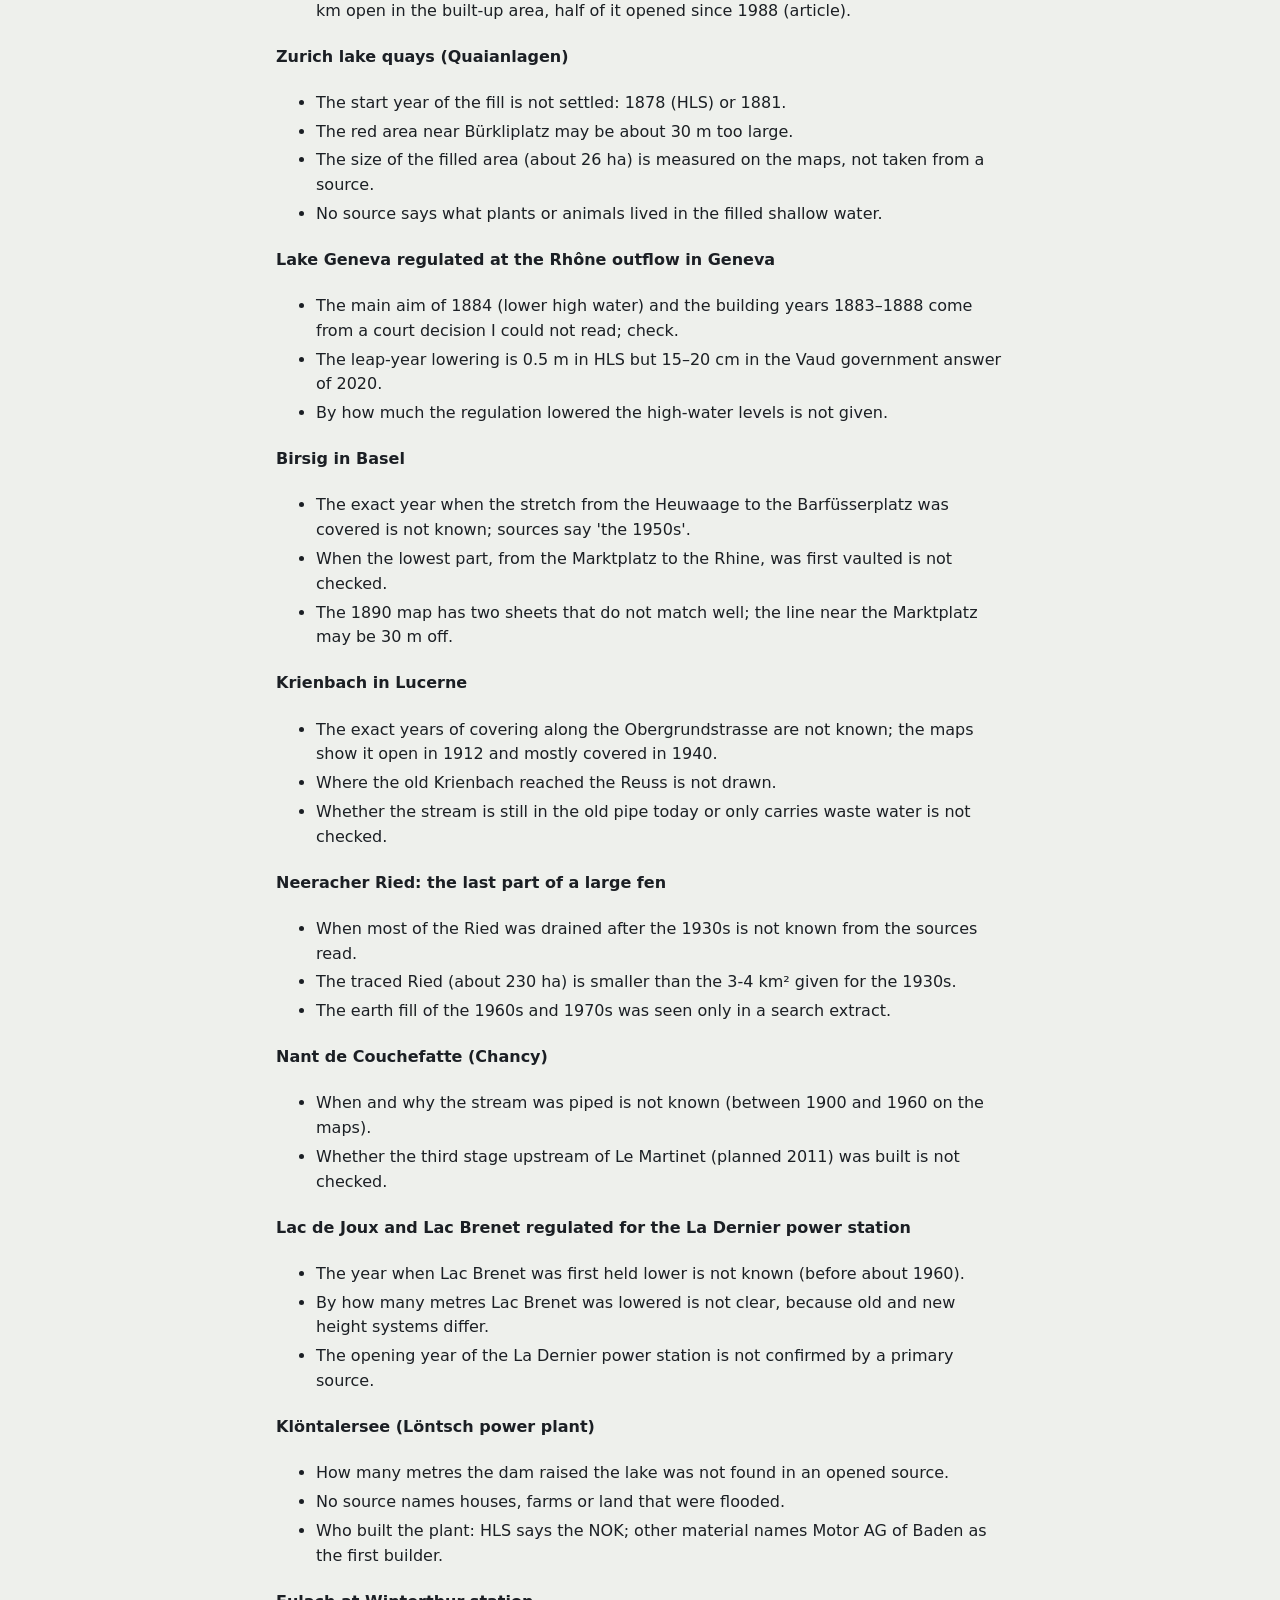
==== commit 1f0bfd37: "Phase 2b water, first round: 57 marshes, lakes, streams and dams - research/changes-water.json: 9 ma" ====
--- a/uncertain.html
+++ b/uncertain.html
@@ -346,6 +346,339 @@
 <li>The 206 km2 figure for 2009-2018 comes from a news agency text, not directly from the BFS release.</li>
 <li>No sample area is drawn for this national trend.</li>
 </ul>
+<h2>Water: marshes, lakes, streams and dams (round 7)</h2>
+<p>Marsh outlines are traced by eye on Siegfried maps (marsh symbols) and are approximate. Remaining moors come from the federal moor inventories. Reservoirs come from OpenStreetMap; the old rivers under them are traced on the last map before the dam.</p>
+<h4>Lake Zug lowered (Lorze outflow deepened)</h4>
+<ul>
+<li>The amount is given as about 2.5 m (HLS) or a little more than 2 m (BAFU).</li>
+<li>How much new land the lowering gave, and where, is not known.</li>
+<li>Where the shore collapsed after the lowering is not known.</li>
+</ul>
+<h4>Robenhuserriet: peat cutting at Lake Pfäffikon</h4>
+<ul>
+<li>When and by how much Lake Pfäffikon was lowered in the 19th century is not known from the sources read.</li>
+<li>Where exactly the peat pits were, and how much peat was cut, is not mapped here.</li>
+</ul>
+<h4>Peat bogs of Les Ponts-de-Martel</h4>
+<ul>
+<li>The start year 1713 and the old bog area of 1500 ha come from a newspaper; no primary source was read.</li>
+<li>When peat cutting ended in this valley is not known; the national ban came in 1987.</li>
+<li>The traced bog leaves out the part towards La Sagne.</li>
+</ul>
+<h4>Baldeggersee lowered</h4>
+<ul>
+<li>The second lowering is dated 1870 (BLN) or 1871 (Bussmann).</li>
+<li>How much farmland the lowering gave is not known.</li>
+<li>No map shows the larger lake, so the old shore at Richensee and Hochdorf cannot be drawn.</li>
+</ul>
+<h4>Lake Sempach lowered</h4>
+<ul>
+<li>The amount of the lowering is given as 1.8 m, or 1.5 to 2 m.</li>
+<li>How much land the lowering gave, and where, is not known.</li>
+<li>How the lowering was done (which outflow work) is not described in the sources found.</li>
+</ul>
+<h4>Wauwilermoos: a lake and a moor drained</h4>
+<ul>
+<li>The traced former lake may show an older, larger shore than the 20 ha lake drained in 1853-1856.</li>
+<li>The moor outline is rough and leaves out wet areas south and east of the plain.</li>
+<li>HLS gives protection from 1962; the Vogelwarte article gives a first 3 ha reserve in 1958.</li>
+<li>The share of peat cut in each period is not known.</li>
+</ul>
+<h4>Flon and Louve in Lausanne</h4>
+<ul>
+<li>The start year of the first vaults differs: 1836/1840 (city report 2017) or 1812/1832 (other city text, not seen in full).</li>
+<li>The filling of the Flon valley from 1874 to about 1918 is only from a Wikipedia mirror.</li>
+<li>The years when the Flon at Sévelin was covered are read from maps only (between 1925 and 1955).</li>
+<li>The vaulted course in the town centre is not drawn.</li>
+</ul>
+<h4>Sionne in Sion</h4>
+<ul>
+<li>The years of covering north of the old town (1960-1980) are read from maps only.</li>
+<li>The vaulted course under the Grand-Pont is drawn along the street and may be 30 m off.</li>
+<li>Whether floods of the Sionne were also a reason for the vault is not known from the source.</li>
+</ul>
+<h4>The loss of Swiss moors and wetlands</h4>
+<ul>
+<li>The 90% loss is an estimate; the HLS does not give the method.</li>
+<li>The 80,000 ha drained 1885-1940 may include wet land that was not moor; the HLS does not say.</li>
+</ul>
+<h4>Lake Lucerne regulated by the Reuss needle weir</h4>
+<ul>
+<li>By how many centimetres the weir lowered the mean lake level is not given in the sources.</li>
+<li>Which cantons signed the 1858 contract should be checked (the source says &#x27;Waldstätte cantons&#x27;).</li>
+</ul>
+<h4>Grande Cariçaie: a marsh made by lowering the lake</h4>
+<ul>
+<li>The exact year when the sand strip fell dry on the south shore is not given in the sources.</li>
+<li>Sources give different sizes (600 ha of marsh, more than 3000 ha of reserve, 5389 ha of moor landscape) because they count different areas.</li>
+<li>The old shore line before the lowering was not traced, because the old 1:100,000 map is not exact enough for a strip a few hundred metres wide.</li>
+</ul>
+<h4>Albisrieder Dorfbach and Zurich&#x27;s stream plan</h4>
+<ul>
+<li>The years of piping and of reopening of the Albisrieder Dorfbach are only read from maps (piped between 1880 and 1960, reopened between 1985 and 2010).</li>
+<li>The 1880 map south of 47.378 N is a rough sheet; the stream in the village of Albisrieden is not drawn.</li>
+<li>The city&#x27;s figures differ: 16 to 34 km open outside forests (2013 release), or about 40 km open in the built-up area, half of it opened since 1988 (article).</li>
+</ul>
+<h4>Zurich lake quays (Quaianlagen)</h4>
+<ul>
+<li>The start year of the fill is not settled: 1878 (HLS) or 1881.</li>
+<li>The red area near Bürkliplatz may be about 30 m too large.</li>
+<li>The size of the filled area (about 26 ha) is measured on the maps, not taken from a source.</li>
+<li>No source says what plants or animals lived in the filled shallow water.</li>
+</ul>
+<h4>Lake Geneva regulated at the Rhône outflow in Geneva</h4>
+<ul>
+<li>The main aim of 1884 (lower high water) and the building years 1883–1888 come from a court decision I could not read; check.</li>
+<li>The leap-year lowering is 0.5 m in HLS but 15–20 cm in the Vaud government answer of 2020.</li>
+<li>By how much the regulation lowered the high-water levels is not given.</li>
+</ul>
+<h4>Birsig in Basel</h4>
+<ul>
+<li>The exact year when the stretch from the Heuwaage to the Barfüsserplatz was covered is not known; sources say &#x27;the 1950s&#x27;.</li>
+<li>When the lowest part, from the Marktplatz to the Rhine, was first vaulted is not checked.</li>
+<li>The 1890 map has two sheets that do not match well; the line near the Marktplatz may be 30 m off.</li>
+</ul>
+<h4>Krienbach in Lucerne</h4>
+<ul>
+<li>The exact years of covering along the Obergrundstrasse are not known; the maps show it open in 1912 and mostly covered in 1940.</li>
+<li>Where the old Krienbach reached the Reuss is not drawn.</li>
+<li>Whether the stream is still in the old pipe today or only carries waste water is not checked.</li>
+</ul>
+<h4>Neeracher Ried: the last part of a large fen</h4>
+<ul>
+<li>When most of the Ried was drained after the 1930s is not known from the sources read.</li>
+<li>The traced Ried (about 230 ha) is smaller than the 3-4 km² given for the 1930s.</li>
+<li>The earth fill of the 1960s and 1970s was seen only in a search extract.</li>
+</ul>
+<h4>Nant de Couchefatte (Chancy)</h4>
+<ul>
+<li>When and why the stream was piped is not known (between 1900 and 1960 on the maps).</li>
+<li>Whether the third stage upstream of Le Martinet (planned 2011) was built is not checked.</li>
+</ul>
+<h4>Lac de Joux and Lac Brenet regulated for the La Dernier power station</h4>
+<ul>
+<li>The year when Lac Brenet was first held lower is not known (before about 1960).</li>
+<li>By how many metres Lac Brenet was lowered is not clear, because old and new height systems differ.</li>
+<li>The opening year of the La Dernier power station is not confirmed by a primary source.</li>
+</ul>
+<h4>Klöntalersee (Löntsch power plant)</h4>
+<ul>
+<li>How many metres the dam raised the lake was not found in an opened source.</li>
+<li>No source names houses, farms or land that were flooded.</li>
+<li>Who built the plant: HLS says the NOK; other material names Motor AG of Baden as the first builder.</li>
+</ul>
+<h4>Eulach at Winterthur station</h4>
+<ul>
+<li>The year and the reason for covering the Eulach at the station are not known; the maps only show it happened between 1910 and 1940.</li>
+<li>The &#x27;gained&#x27; item (more room at the station square) is an inference, not a sourced fact.</li>
+</ul>
+<h4>Rothenthurm moor: peat cutting, an army plan and a vote</h4>
+<ul>
+<li>Where exactly peat was cut in the valley, and how much, is not mapped here.</li>
+<li>Sources differ on when the army training ground was planned: 1970s (canton Schwyz) or 1980s (HLS).</li>
+<li>The share of the vote (57.8% yes, from a radio report) was not checked in an official source.</li>
+</ul>
+<h4>Aare (Wohlensee reservoir)</h4>
+<ul>
+<li>The number of farms and houses lost is not given exactly (&#x27;several dozen houses&#x27;).</li>
+<li>The OSM shape shows only the wide part of the lake; the held-back river towards Bern is missing.</li>
+<li>HLS Mühleberg was used only through a search summary.</li>
+</ul>
+<h4>Lago Ritom (raised natural lake)</h4>
+<ul>
+<li>Was the Ritom dam built in 1917 or 1918, and was it raised again around 1950?</li>
+<li>Did raising the lake change its natural water layers (meromixis) or its fish?</li>
+<li>When will the new Ritom plant start, and who owns what share?</li>
+</ul>
+<h4>Jogne (Lac de Montsalvens)</h4>
+<ul>
+<li>Was the energy shortage of 1918 caused by the First World War?</li>
+<li>How much water flows in the Jogne gorge below the dam?</li>
+<li>Were farms or houses removed for the lake?</li>
+</ul>
+<h4>Hudelmoos: the last raised bog of Thurgau</h4>
+<ul>
+<li>The years &#x27;about 1928&#x27; and &#x27;about 1958&#x27; are calculated from &#x27;before 60 / 30 years&#x27; in a booklet of 1988.</li>
+<li>The older, larger extent of the bog (at least 1 km²) is not traced.</li>
+<li>Sources give 25 ha or 40 ha for the reserve, and 1977 or 1979 for its protection.</li>
+</ul>
+<h4>Rhine at Eglisau (Eglisau power plant)</h4>
+<ul>
+<li>Start of construction not checked (other sources say 1915).</li>
+<li>A hiking site gives a rise of about 10 m; HLS says 8 m.</li>
+<li>The annual electricity production was not checked.</li>
+</ul>
+<h4>Barberine (Lac d&#x27;Emosson)</h4>
+<ul>
+<li>Construction dates of the Emosson dam differ (1965–1972, 1967–1974, finished 1975).</li>
+<li>Did people live all year in the hamlet of Barberine, or was it a summer settlement?</li>
+<li>Which streams in France and Switzerland lost water to the scheme, and how much?</li>
+</ul>
+<h4>Aare at the Grimsel (Grimselsee reservoir)</h4>
+<ul>
+<li>The exact year the old hospice went under water was not found in a primary source (one menu card says 1929).</li>
+<li>KWO plans to raise the lake further; the press release could not be opened.</li>
+</ul>
+<h4>Dixence (Lac des Dix, Grande Dixence dam)</h4>
+<ul>
+<li>Construction dates differ between sources (1950 or 1951 to 1961, 1964 or 1965).</li>
+<li>The loss of the alps on the valley floor is read from the 1928 map only; how many huts and how much pasture were lost is not known.</li>
+<li>The first Dixence lake (1935) is not drawn.</li>
+<li>Number of deaths during construction not found.</li>
+</ul>
+<h4>Lago Maggiore regulated by the Miorina weir</h4>
+<ul>
+<li>Whether the higher summer limits (2015, 2019) raise the flood risk in Locarno is not stated by the source.</li>
+<li>The exact position of the weir is not marked, because it lies outside the Swiss maps.</li>
+</ul>
+<h4>Drainage of the Linth plain (Linthebene melioration)</h4>
+<ul>
+<li>The traced Riet is only the central part of the plain; the full drained area of 27.65 km² is not drawn.</li>
+<li>Hösli gives a 75 ha reserve; Pro Natura gives a purchase of 25 ha in 1939 plus smaller leases. The figures may count different areas.</li>
+<li>It is not checked which year each part of the plain was drained.</li>
+</ul>
+<h4>Saane (Lac de la Gruyère reservoir, Rossens dam)</h4>
+<ul>
+<li>How many farms, houses and hectares of land went under the Lac de la Gruyère?</li>
+<li>Was the old stone bridge of Thusy flooded by the lake?</li>
+<li>The old river line near Broc is approximate (coarse map).</li>
+</ul>
+<h4>Salanfe (Lac de Salanfe)</h4>
+<ul>
+<li>How much water escapes from the lake through the limestone, and where does it come out?</li>
+<li>Who owned the alp of Salanfe and how were the users compensated?</li>
+<li>Power of the Miéville station: 70 MW or 80 MW?</li>
+</ul>
+<h4>Drize in the Praille-Acacias-Vernets quarter</h4>
+<ul>
+<li>When and why the Drize was put underground at La Praille is not known; the maps show it between 1950 and 1960.</li>
+<li>The canton speaks of the &#x27;original course&#x27;, but the 1950 map shows the Drize going to the Aire, not to the Arve.</li>
+<li>OSM shows about 340 m of new open stream; the canton says 450 m.</li>
+</ul>
+<h4>Julia (Lai da Marmorera reservoir)</h4>
+<ul>
+<li>How the 1948 vote was won is disputed: some press sources say votes were bought or the contract was misunderstood.</li>
+<li>The museum blog says the dam was inaugurated in 1955; HLS and the dam list give 1954.</li>
+<li>No source checked on the effect on the Julia below the dam (residual flow).</li>
+</ul>
+<h4>Doubs (Lac de Moron, Châtelot dam)</h4>
+<ul>
+<li>Was the residual flow below the dam raised to 2,000 l/s after the Doubs plan?</li>
+<li>Reservoir volume: 16 or 20 million m³?</li>
+<li>Who owns the Châtelot plant today?</li>
+</ul>
+<h4>Lake Zurich regulated by the Platzspitz weir</h4>
+<ul>
+<li>When the mill buildings in the Limmat were removed is not given in the source.</li>
+<li>Whether the weir is best called Platzspitz weir or Letten weir should be checked.</li>
+</ul>
+<h4>Valser Rhein (Zervreilasee reservoir)</h4>
+<ul>
+<li>No source found on how many buildings or people were affected by the flooding.</li>
+<li>No source found on the residual flow in the Valser Rhein below the dam.</li>
+<li>HLS gives a 150 m dam, the dam committee 151 m.</li>
+</ul>
+<h4>Drance de Bagnes (Lac de Mauvoisin)</h4>
+<ul>
+<li>Construction dates differ: 1951–1957 (wall) or 1948–1958 (whole site).</li>
+<li>Does the reservoir also protect the valley from glacier outbursts like 1818? Only Wikipedia says so.</li>
+<li>What lay on the valley floor under the lake (alps, huts) is not known from written sources.</li>
+<li>No residual-flow figures for the Drance de Bagnes were found.</li>
+</ul>
+<h4>Rhine at Rheinau (Rheinau power plant)</h4>
+<ul>
+<li>How much the water level rose above the weir, and how far towards the Rhine Falls, was not found.</li>
+<li>The final decision on more residual water in the Rheinau loop (after 2011) was not checked.</li>
+<li>The exact start of the building work was not checked.</li>
+</ul>
+<h4>Oberaar (Oberaarsee reservoir)</h4>
+<ul>
+<li>Start of construction not found in an opened source.</li>
+<li>Year when the pumped storage between Oberaar and Grimsel started was not checked.</li>
+<li>No source found on what the alp was used for or how many animals grazed there.</li>
+</ul>
+<h4>Lienne (Lac de Tseuzier)</h4>
+<ul>
+<li>Was the motorway tunnel under the Rawil dropped for good, and when?</li>
+<li>Was the lake emptied after the damage of 1978?</li>
+<li>Who used the Rawil alp before the lake, and how were they compensated?</li>
+</ul>
+<h4>Gougra (Lac de Moiry)</h4>
+<ul>
+<li>Who owned the Alpe de Moiry, and were they compensated?</li>
+<li>How much water is left in the Gougra and the Navizence below the intakes?</li>
+</ul>
+<h4>Maggia (Lago del Sambuco)</h4>
+<ul>
+<li>What share of the natural flow is left in the Maggia below the intakes (for example at Bignasco)?</li>
+<li>Are there minimum flows in Ticino today, after the court decision of 2022?</li>
+<li>Did people live at the alp of Sambuco all year?</li>
+</ul>
+<h4>Göschener Reuss (Göscheneralpsee reservoir)</h4>
+<ul>
+<li>Sources differ on the end of the work: the dam list says 1960, HLS says 1955-1962.</li>
+<li>The energy figures are planned values from 1963; today&#x27;s production was not checked.</li>
+<li>No source found on the effect on the Göschener Reuss below the dam (residual flow).</li>
+</ul>
+<h4>Reno di Lei (Lago di Lei reservoir)</h4>
+<ul>
+<li>No written source found on which alp buildings were flooded or how the Italian alp owners were compensated.</li>
+<li>No source checked on residual flow in the streams of Avers, Madris and Niemet.</li>
+</ul>
+<h4>Limmernbach (Limmerensee reservoir)</h4>
+<ul>
+<li>No written source found on what the Limmernboden was used for before (pasture or not).</li>
+<li>Dates differ: HLS 1957-1965, dam list 1963 for the dam, dam sheet 1957-1968 for the whole system.</li>
+</ul>
+<h4>Hinterrhein (Sufnersee reservoir)</h4>
+<ul>
+<li>HLS Rheinwald dates the fight 1940-1944; the KHR project with 280 million m³ is dated 1942. The exact year the plan was dropped was not checked.</li>
+<li>No source found on the residual flow of the Hinterrhein below the Sufers dam.</li>
+</ul>
+<h4>Lago di Lugano regulated at Ponte Tresa</h4>
+<ul>
+<li>The source does not say how much the weir changed the usual lake level.</li>
+</ul>
+<h4>Jeunes-Rives: land made in Lake Neuchâtel</h4>
+<ul>
+<li>The exact end year of the fill is not confirmed (about 1970).</li>
+<li>Where the fill material came from is not known.</li>
+<li>No source found says why the city chose to fill the lake here.</li>
+</ul>
+<h4>Saaser Vispa (Mattmark reservoir)</h4>
+<ul>
+<li>Is the area outlined in blue at the north end of the plain on the 1959 map a small natural lake?</li>
+<li>Does the reservoir also protect the Saas valley from glacier floods?</li>
+</ul>
+<h4>Brenno di Luzzone (Lago di Luzzone)</h4>
+<ul>
+<li>Did people live all year in the hamlet of Cavallo, and where did they go?</li>
+<li>Raising dates: 1995–1999 (swissdams, HLS) or 1997–1998 (Wikipedia)?</li>
+<li>How much water is left in the Brenno below the dam?</li>
+</ul>
+<h4>Verzasca (Lago di Vogorno)</h4>
+<ul>
+<li>Where exactly was the hamlet of Pioda, and where did its people go?</li>
+<li>Height of the dam and yearly production: not found in a primary source.</li>
+<li>Did filling the lake cause small earthquakes until 1971, as Wikipedia says?</li>
+</ul>
+<h4>Saane (Schiffenensee / Lac de Schiffenen)</h4>
+<ul>
+<li>When did the building of the Schiffenen dam start?</li>
+<li>How large is 1,400 poses in hectares?</li>
+</ul>
+<h4>Spöl (Lago di Livigno and the Swiss National Park)</h4>
+<ul>
+<li>SRF gives both &#x27;thousands&#x27; and &#x27;over ten thousand&#x27; dead fish in 2013.</li>
+<li>No source found on farms, pastures or buildings flooded on the Italian side.</li>
+<li>Whether the artificial floods still take place after the PCB finds of 2016 was not checked.</li>
+</ul>
+<h4>Tamina (Gigerwaldsee reservoir)</h4>
+<ul>
+<li>No written source found on what land or buildings were flooded.</li>
+<li>Sources differ on dates: dam built 1973-1975, lake 1976, plant started 1977.</li>
+<li>No source checked on residual flow in the Tamina below the dam.</li>
+</ul>
 </main>
 </body>
 </html>
